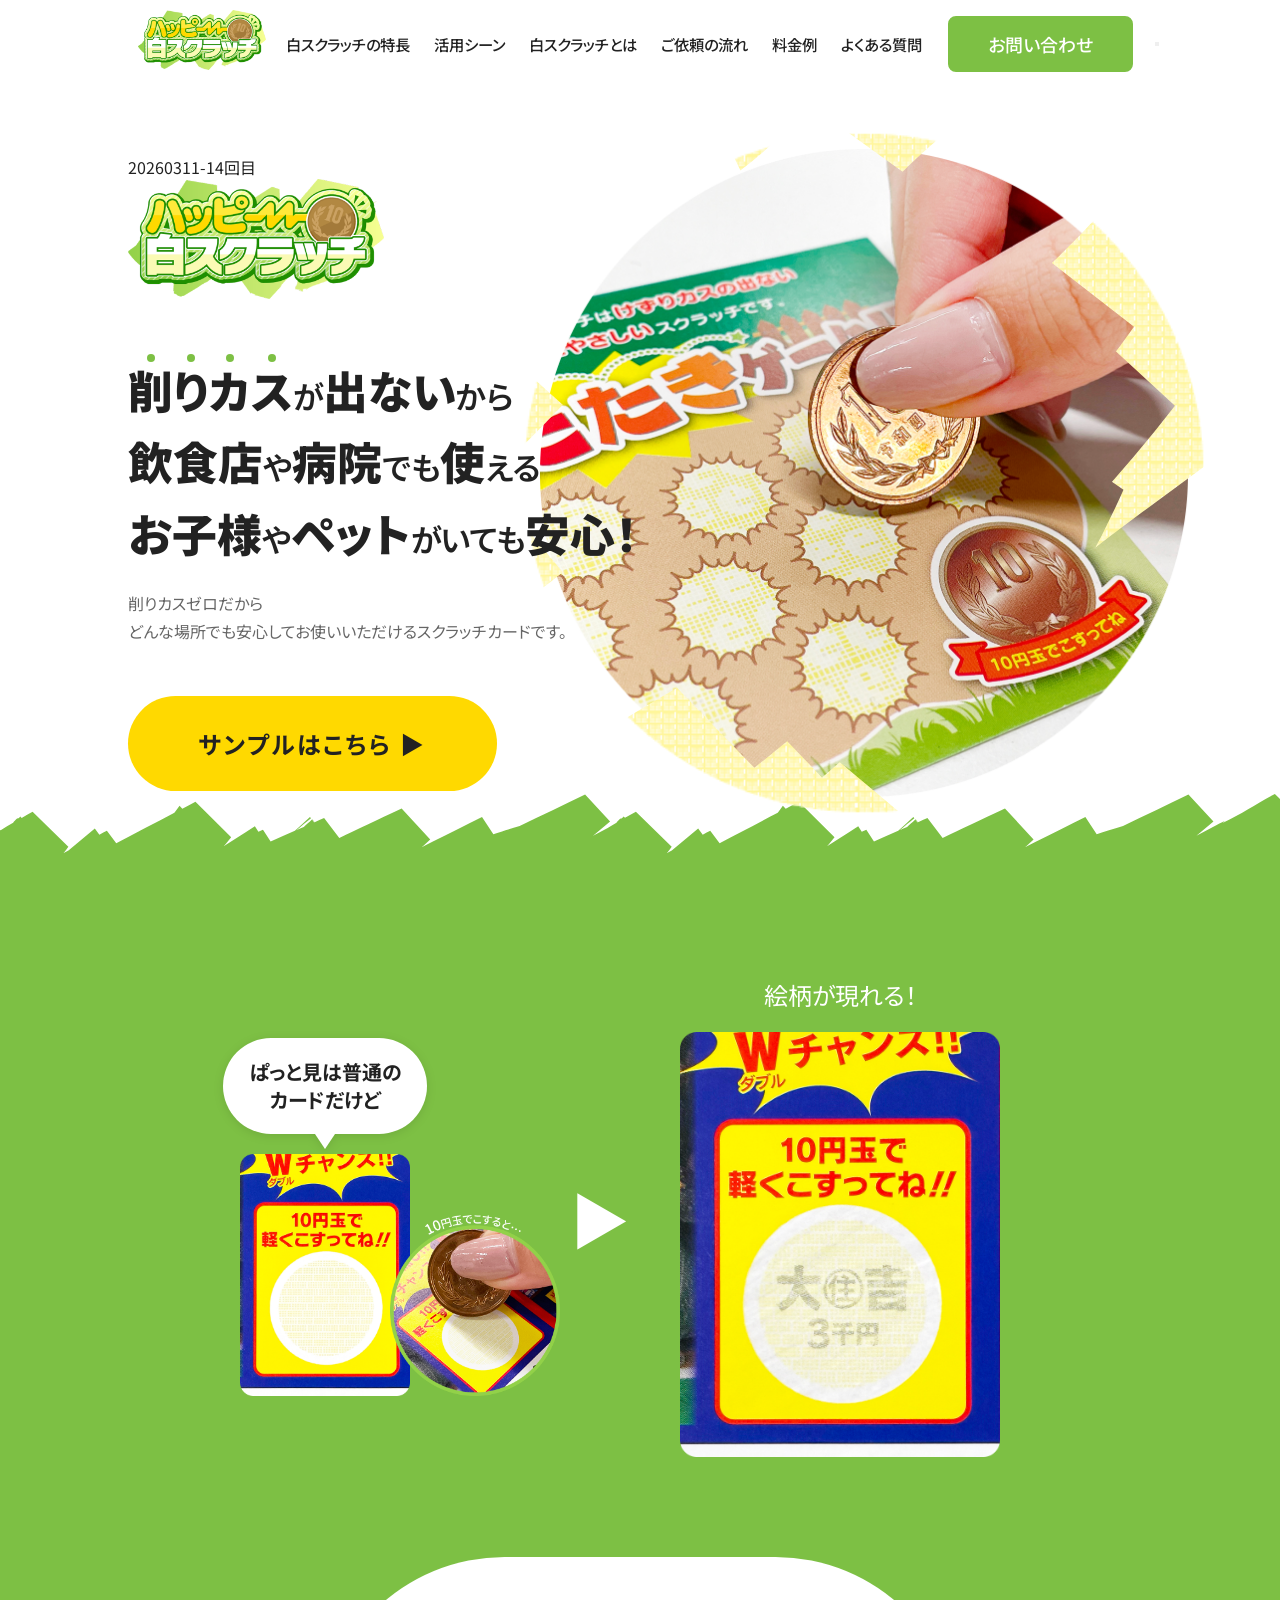
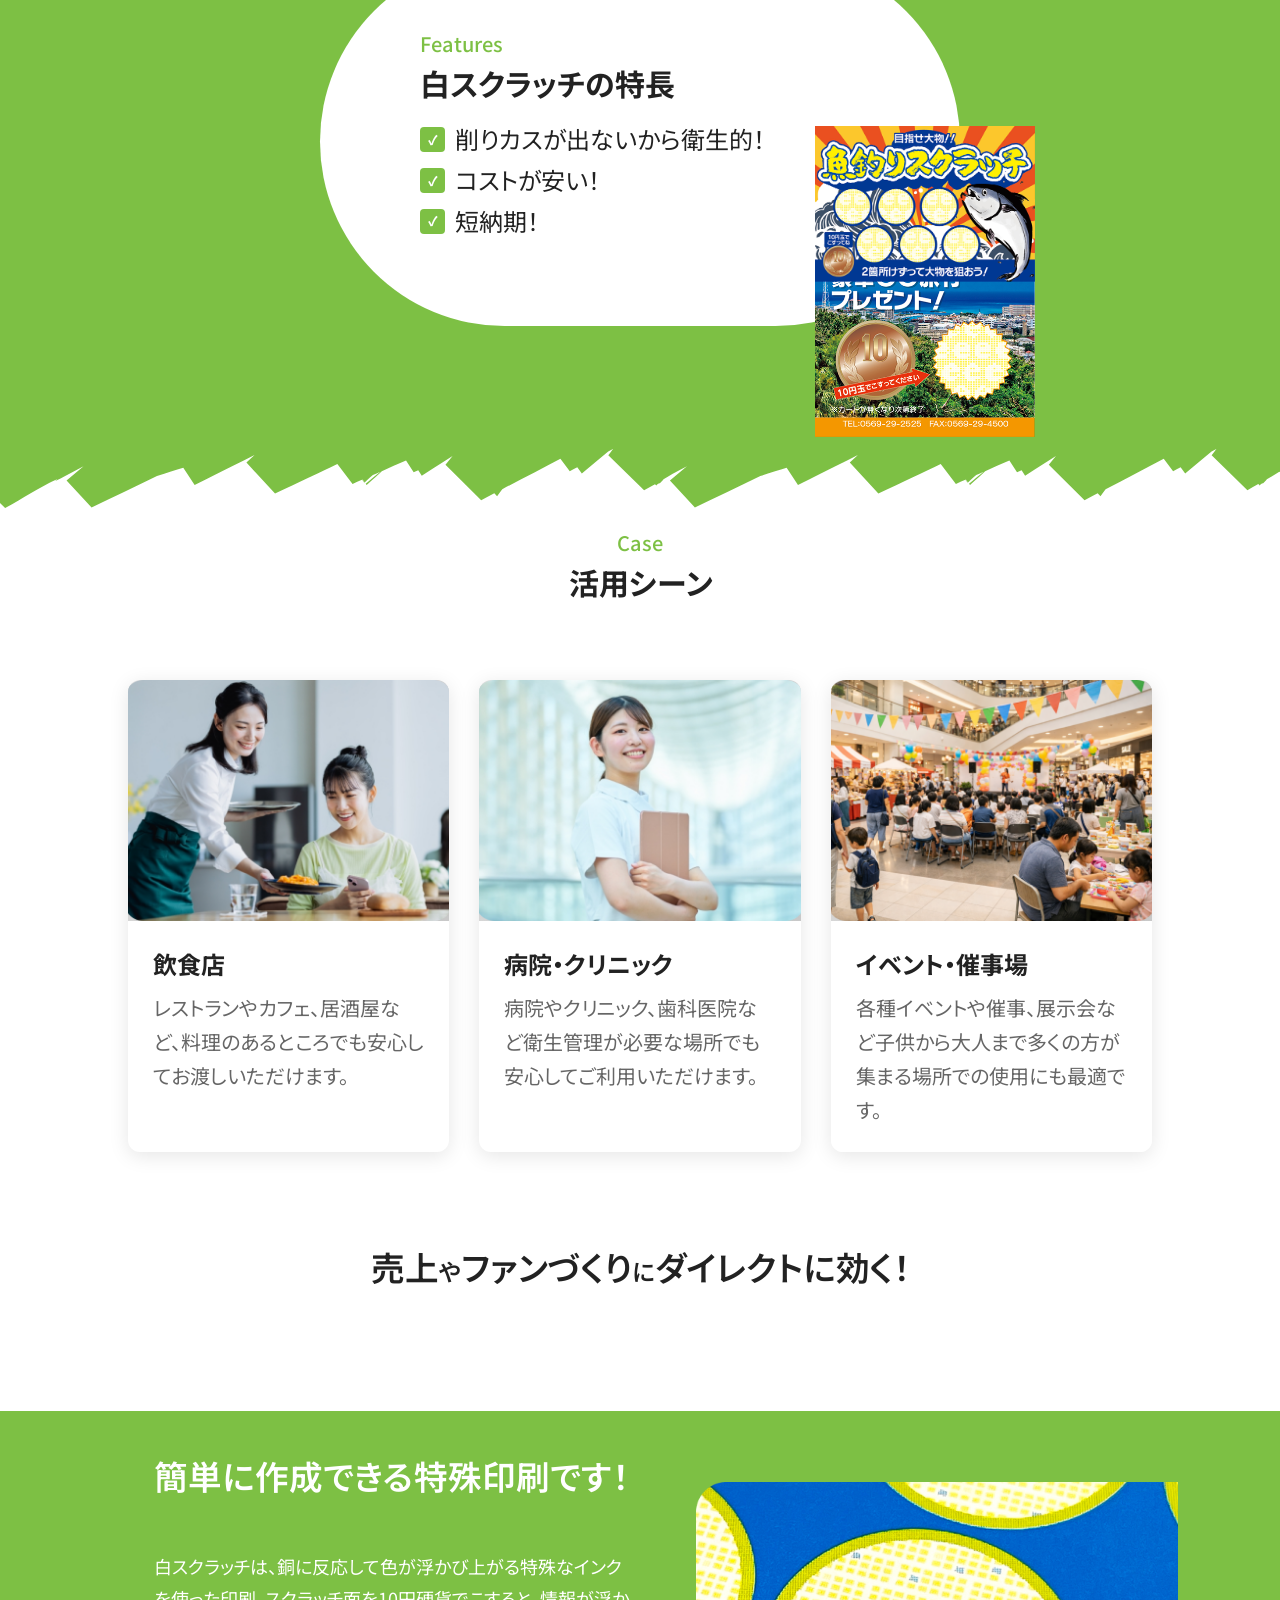
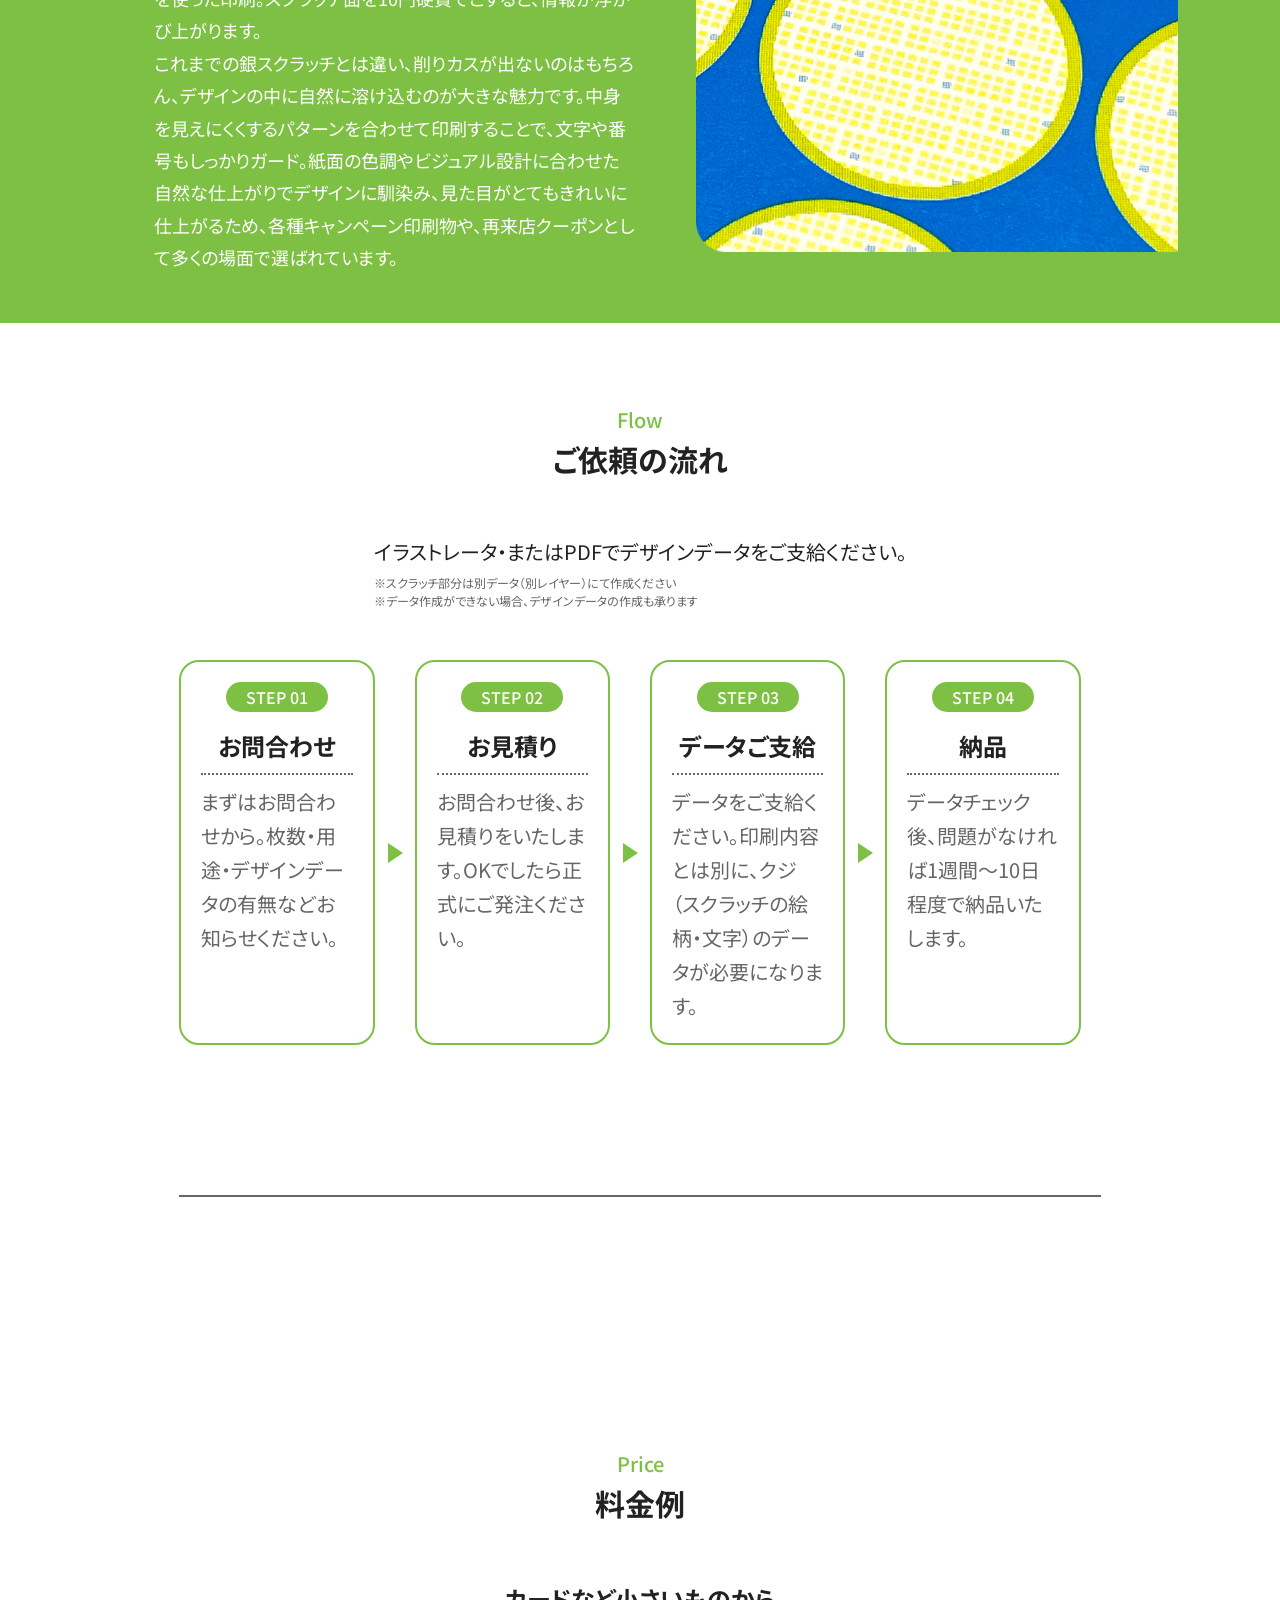
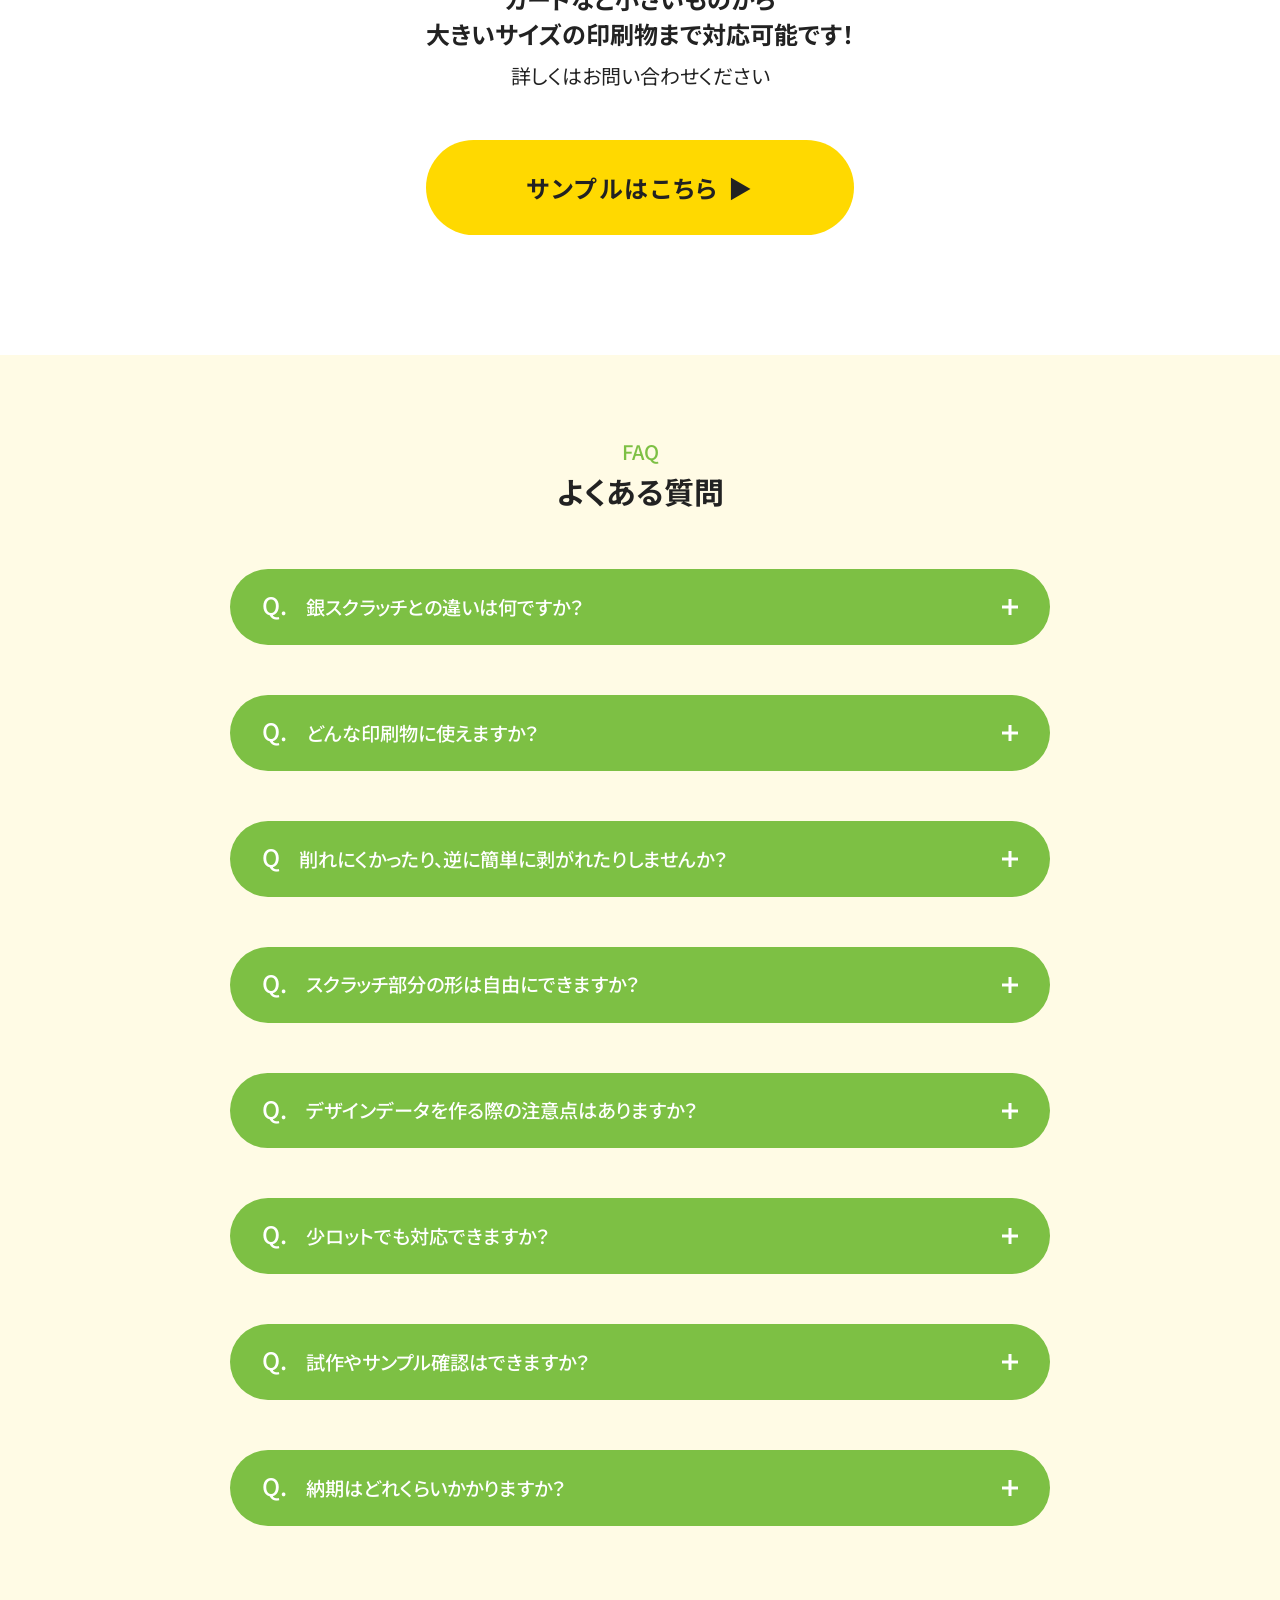
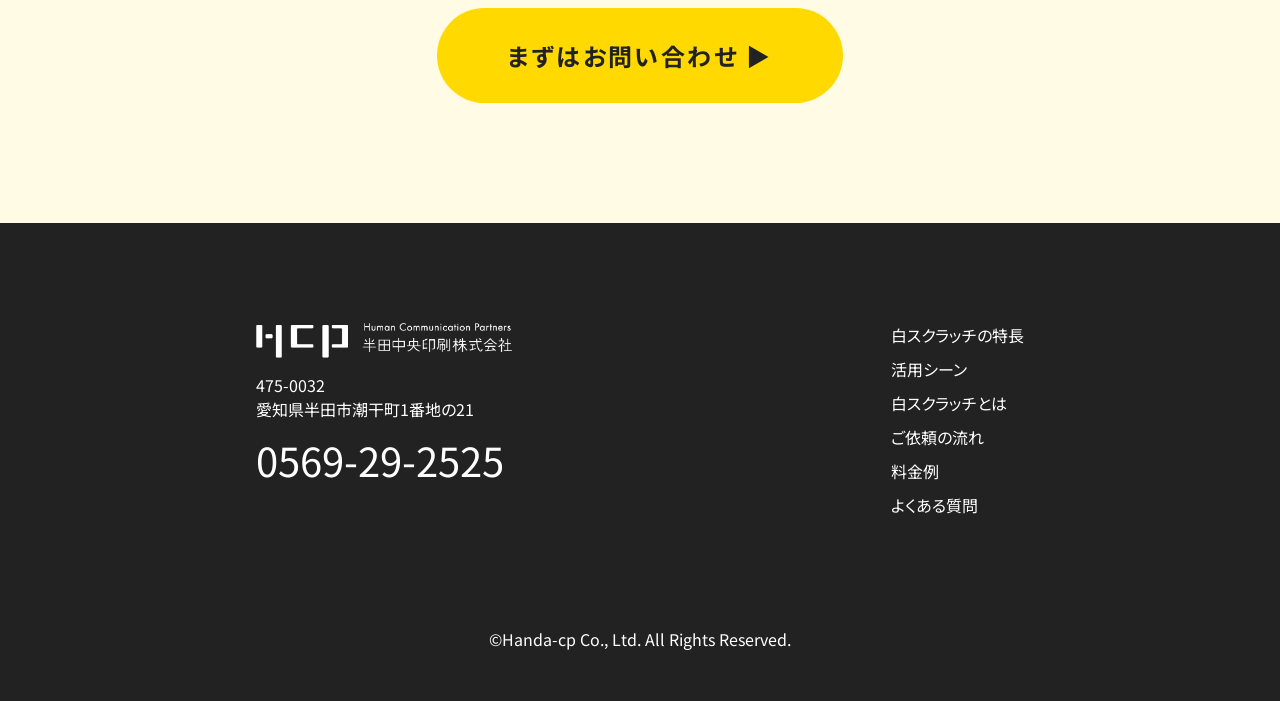
==== index.html @ d2fd9483 "wip" ====
<!DOCTYPE html>
<html lang="ja">
<head>
	<meta charset="UTF-8">
	<meta name="viewport" content="width=device-width, initial-scale=1.0">
	<title>ハッピー白スクラッチ</title>
	<link rel="preconnect" href="https://fonts.googleapis.com">
	<link rel="preconnect" href="https://fonts.gstatic.com" crossorigin>
	<link href="https://fonts.googleapis.com/css2?family=Noto+Sans+JP:wght@400;500;700;900&family=M+PLUS+Rounded+1c:wght@400;700;900&display=swap" rel="stylesheet">
	<!-- ↑フォント変えたからなくてもいいか、もしくは変更した方がいいかも -->
	<link href="./common/style.css" rel="stylesheet">
</head>
<body>

<!-- ====== MOBILE NAV ====== -->
<div class="mobile-nav-overlay" id="mobileNav">
	<button class="mobile-nav-close" onclick="closeMobileNav()">✕</button>
	<a href="#features" onclick="closeMobileNav()">白スクラッチの特長</a>
	<a href="#scenes" onclick="closeMobileNav()">活用シーン</a>
	<a href="#benefits" onclick="closeMobileNav()">白スクラッチとは</a>
	<a href="#flow" onclick="closeMobileNav()">ご依頼の流れ</a>
	<a href="#pricing" onclick="closeMobileNav()">料金例</a>
	<a href="#faq" onclick="closeMobileNav()">よくある質問</a>
	<a href="https://business.form-mailer.jp/lp/c951b586337417" onclick="closeMobileNav()" style="background:var(--green);color:#fff;padding:14px 32px;border-radius:30px;">お問い合わせ</a>
</div>

<!-- ====== HEADER ====== -->
<header>
	<div class="header-inner">
		<div class="header-logo"><img src="./images/scratch-logo.png" alt="ハッピー白スクラッチ"></div>
		<nav>
			<a href="#features">白スクラッチの特長</a>
			<a href="#scenes">活用シーン</a>
			<a href="#benefits">白スクラッチとは</a>
			<a href="#flow">ご依頼の流れ</a>
			<a href="#pricing">料金例</a>
			<a href="#faq">よくある質問</a>
			<a href="https://business.form-mailer.jp/lp/c951b586337417" class="btn-cta-header" target="_blank" rel="noopener noreferrer">お問い合わせ</a>
		</nav>
		<button class="mobile-menu-btn" onclick="openMobileNav()" aria-label="メニューを開く">
			<span></span><span></span><span></span>
		</button>
	</div>
</header>

<!-- ====== HERO ====== -->
<section class="hero">
	<div class="hero-inner">
		<div class="hero-text">

			<p>20260311-14回目</p>

			<div><img src="./images/scratch-logo.png" alt="ハッピー白スクラッチ"></div>
			<h2 class="hero-title">
				<span class="text-dots">
					<span>削</span><span>り</span><span>カ</span><span>ス</span>
				</span>
				<span class="text-sub">が</span>出ない<span class="text-sub">から</span><br>
				飲食店<span class="text-sub">や</span>病院<span class="text-sub">でも</span>使<span class="text-sub">える</span><br>
				お子様<span class="text-sub">や</span>ペット<span class="text-sub">がいても</span>安心！
			</h2>
			<p class="hero-desc">
				削りカスゼロだから<br>
				どんな場所でも安心してお使いいただけるスクラッチカードです。
			</p>
			<a href="https://business.form-mailer.jp/lp/c951b586337417" class="btn-primary" target="_blank" rel="noopener noreferrer">サンプルはこちら<span class="arrow">▶︎</span></a>
		</div>

		<!-- ===== スクラッチアニメーション ===== -->
		<div class="scratch-container">
			<p><img src="./images/top-image.png" alt=""></p>
			<!-- <div class="under-image">削りかすが出ない<br>白スクラッチ！</div> -->			
			<svg class="scratch-svg" viewBox="0 0 450 450">
				<defs>
					<mask id="scratch-mask">
						<rect width="100%" height="100%" fill="white" />
						<path class="scratch-path" 
							d="M26.2,124.5c39.6-30.4,77.5-73.7,118.5-94.3C99,51.4,62.8,121,22.6,170.8C88,105.8,169.4,95.7,228.9,15C161.2,111.1,89.6,195.2,15,266.2C123.2,189,245.7,129.1,343.6,20.4C239.4,73.1,140.2,285.2,30,350.5c110.2-71.3,233.1-112.1,329.2-249.1c-78.9,91.9-157.8,183.8-236.6,275.8c88.9-71.3,177.1-146.8,264.5-226.3C316.8,242,238.7,305.5,165.2,384.6c61.5-52.9,122.4-109.3,182.4-169c-35.3,79.7-82.4,135.2-123.8,200.5c48.6-44.4,97.9-85.7,147.7-123.7c-28.7,62.1-69.8,97.3-104.9,142.6c54.9-53.9,111.1-102,168.4-144.2c-18.6,40.9-38.9,78.5-60.7,112.1"
							fill="none" 
							stroke="black" 
							stroke-width="100" 
							stroke-linecap="butt" 
							stroke-linejoin="miter" />
					</mask>
				</defs>
				<!-- 隠す層 -->
				<image href="./images/scratch.png" width="100%" height="100%" mask="url(#scratch-mask)" />
				<!-- <rect width="100%" height="100%" fill="#C0C0C0" mask="url(#scratch-mask)" /> -->
			</svg>
		</div>
	</div>
</section>

<!-- ====== FEATURES (Wチャンス) ====== -->
<section class="features-section" id="features">
	<div class="features-inner">
		<div class="feature-images">
			<div class="feature-images-before">
				<div class="feature-images-balloon">
					<div class="balloon">
						ぱっと見は普通の<br>カードだけど
					</div>
					<img src="./images/feature-image-before.png" alt="">
				</div>
				<div>
					<img src="./images/feature-image-before-up.png" alt="">
				</div>
			</div>
			<div class="feature-images-arrow">
				<p>▶︎</p>
			</div>
			<div class="feature-images-after">
				<div>
					<p>絵柄が現れる！</p>
					<img src="./images/feature-image-after.png" alt="">
				</div>
			</div>
		</div>
		<div class="feature-text">
			<div>
				<h3><span>Features</span><br>白スクラッチの特長</h3>
				<ul>
					<li>削りカスが出ないから衛生的！</li>
					<li>コストが安い！</li>
					<li>短納期！</li>
				</ul>
			</div>
			<div class="feature-images-sample">
				<p class="scratch-item item-green">
					<img src="./images/scratch-sample01.png" alt="スクラッチ緑">
				</p>
				<p class="scratch-item item-orange">
					<img src="./images/scratch-sample02.png" alt="スクラッチオレンジ">
				</p>
				<p class="scratch-item item-blue">
					<img src="./images/scratch-sample03.png" alt="スクラッチブルー">
				</p>
			</div>
		</div>
	</div>
</section>

<!-- ====== scenes-section ====== -->
<section class="scenes-section" id="scenes">
	<div class="section-inner">
		<h3 class="section-title"><span>Case</span><br>活用シーン</h3>
		<div class="scenes-grid">
			<div class="scene-card">
				<div class="scene-img-placeholder"><img src="./images/case-image-01.png" alt=""></div>
				<div class="scene-body">
					<div class="sub-title u-text-left">飲食店</div>
					<p class="scene-desc">レストランやカフェ、居酒屋など、料理のあるところでも安心してお渡しいただけます。</p>
				</div>
			</div>
			<div class="scene-card">
				<div class="scene-img-placeholder"><img src="./images/case-image-02.png" alt=""></div>
				<div class="scene-body">
					<div class="sub-title u-text-left">病院・クリニック</div>
					<p class="scene-desc">病院やクリニック、歯科医院など衛生管理が必要な場所でも安心してご利用いただけます。</p>
				</div>
			</div>
			<div class="scene-card">
				<div class="scene-img-placeholder"><img src="./images/case-image-03.png" alt=""></div>
				<div class="scene-body">
					<div class="sub-title u-text-left">イベント・催事場</div>
					<p class="scene-desc">各種イベントや催事、展示会など子供から大人まで多くの方が集まる場所での使用にも最適です。</p>
				</div>
			</div>
		</div>
	</div>
	<div class="section-point">
		<p>売上<span class="text-sub">や</span>ファンづくり<span class="text-sub">に</span>ダイレクトに効く！</p>
	</div>
</section>
<!-- ===== /scenes-section ===== -->


<!-- ====== benefits-section ====== -->
<section class="benefits-section" id="benefits">
	<div class="benefits-inner">
		<div class="benefits-content">
			<div class="section-point">簡単に作成できる特殊印刷です！</div>
			<p class="benefit-desc">白スクラッチは、銅に反応して色が浮かび上がる特殊なインクを使った印刷。スクラッチ面を10円硬貨でこすると、情報が浮かび上がります。<br>これまでの銀スクラッチとは違い、削りカスが出ないのはもちろん、デザインの中に自然に溶け込むのが大きな魅力です。中身を見えにくくするパターンを合わせて印刷することで、文字や番号もしっかりガード。紙面の色調やビジュアル設計に合わせた自然な仕上がりでデザインに馴染み、見た目がとてもきれいに仕上がるため、各種キャンペーン印刷物や、再来店クーポンとして多くの場面で選ばれています。</p>
		</div>
		<div class="benefits-visual">
			<img src="./images/benefit-image.png" alt="">
		</div>
	</div>
</section>
<!-- ===== /benefits-section ===== -->

<!-- ====== FLOW ====== -->
<section class="flow-section" id="flow">
	<div class="section-inner">
		<h3 class="section-title"><span>Flow</span><br>ご依頼の流れ</h3>
		<div class="flow-lead">
			<p>イラストレータ・またはPDFでデザインデータをご支給ください。</p>
			<small class="c-note u-text-left">※スクラッチ部分は別データ（別レイヤー）にて作成ください<br>※データ作成ができない場合、デザインデータの作成も承ります</small>
		</div>
		<div class="flow-items">
			<div class="flow-step">
				<div class="flow-num">STEP 01</div>
				<div class="sub-title">お問合わせ</div>
				<p class="flow-desc">まずはお問合わせから。枚数・用途・デザインデータの有無などお知らせください。</p>
			</div>
			<div class="flow-step">
				<div class="flow-num">STEP 02</div>
				<div class="sub-title">お見積り</div>
				<p class="flow-desc">お問合わせ後、お見積りをいたします。OKでしたら正式にご発注ください。</p>
			</div>
			<div class="flow-step">
				<div class="flow-num">STEP 03</div>
				<div class="sub-title">データご支給</div>
				<p class="flow-desc">データをご支給ください。印刷内容とは別に、クジ（スクラッチの絵柄・文字）のデータが必要になります。</p>
			</div>
			<div class="flow-step">
				<div class="flow-num">STEP 04</div>
				<div class="sub-title">納品</div>
				<p class="flow-desc">データチェック後、問題がなければ1週間〜10日程度で納品いたします。</p>
			</div>
		</div>
	</div>
</section>

<!-- ====== PRICING ====== -->
<section class="pricing-section" id="pricing">
	<div class="section-inner">
		<h3 class="section-title"><span>Price</span><br>料金例</h3>
		<p class="sub-title u-text-center">カードなど小さいものから<br>大きいサイズの印刷物まで対応可能です！</p>
		<p>詳しくはお問い合わせください</p>
		<a href="https://business.form-mailer.jp/lp/c951b586337417" class="btn-primary" target="_blank" rel="noopener noreferrer">
			サンプルはこちら <span class="arrow">▶︎</span>
		</a>
		</div>
	</div>
</section>

<!-- ====== FAQ ====== -->
<section class="faq-section" id="faq">
	<div class="section-inner">
		<h3 class="section-title"><span>FAQ</span><br>よくある質問</h3>
		<div class="faq-list">
			<div class="faq-item">
				<div class="faq-q" onclick="toggleFaq(this)">
					<div class="faq-q-icon">Q.</div>
					<div class="faq-q-text">銀スクラッチとの違いは何ですか？</div>
					<div class="faq-toggle"></div>
				</div>
				<div class="faq-a">
					<p class="faq-a-text">隠蔽層の色が異なります。白スクラッチはデザインに馴染みやすく、背景色やブランドカラーに合わせた紙面設計がしやすいのが特徴です。見た目を自然に保ったまま隠蔽加工ができます。</p>
				</div>
			</div>

			<div class="faq-item">
				<div class="faq-q" onclick="toggleFaq(this)">
					<div class="faq-q-icon">Q.</div>
					<div class="faq-q-text">どんな印刷物に使えますか？</div>
					<div class="faq-toggle"></div>
				</div>
				<div class="faq-a">
					<p class="faq-a-text">カード、DM、チラシ、キャンペーン台紙、シリアルコードカード、応募券など、平面の印刷物であれば幅広く対応可能です。用紙やサイズについては仕様確認のうえ調整します。</p>
				</div>
			</div>

			<div class="faq-item">
				<div class="faq-q" onclick="toggleFaq(this)">
					<div class="faq-q-icon">Q</div>
					<div class="faq-q-text">削れにくかったり、逆に簡単に剥がれたりしませんか？</div>
					<div class="faq-toggle"></div>
				</div>
				<div class="faq-a">
					<p class="faq-a-text">白スクラッチはインキを削るのではなく、こすって情報が浮かび上がらせるスクラッチです。サンプルで仕様をご確認いただけます。紙ですので、あまり強くこすると破れる可能性があります。</p>
				</div>
			</div>

			<div class="faq-item">
				<div class="faq-q" onclick="toggleFaq(this)">
					<div class="faq-q-icon">Q.</div>
					<div class="faq-q-text">スクラッチ部分の形は自由にできますか？</div>
					<div class="faq-toggle"></div>
				</div>
				<div class="faq-a">
					<p class="faq-a-text">四角形・円形・帯状などの基本形状のほか、レイアウトに合わせた設計が可能です。内容が読めない隠蔽面積を確保することが前提となります。</p>
				</div>
			</div>

			<div class="faq-item">
				<div class="faq-q" onclick="toggleFaq(this)">
					<div class="faq-q-icon">Q.</div>
					<div class="faq-q-text">デザインデータを作る際の注意点はありますか？</div>
					<div class="faq-toggle"></div>
				</div>
				<div class="faq-a">
					<p class="faq-a-text">スクラッチ部分のサイズ、位置、下地の色、文字サイズなどに推奨設計があります。入稿前にガイドラインをご案内できますので、制作段階でご相談いただくとスムーズです。</p>
				</div>
			</div>

			<div class="faq-item">
				<div class="faq-q" onclick="toggleFaq(this)">
					<div class="faq-q-icon">Q.</div>
					<div class="faq-q-text">少ロットでも対応できますか？</div>
					<div class="faq-toggle"></div>
				</div>
				<div class="faq-a">
					<p class="faq-a-text">内容と仕様によります。キャンペーン用途などで少部数対応が可能なケースもありますので、まずは部数・仕様をご相談ください。</p>
				</div>
			</div>

			<div class="faq-item">
				<div class="faq-q" onclick="toggleFaq(this)">
					<div class="faq-q-icon">Q.</div>
					<div class="faq-q-text">試作やサンプル確認はできますか？</div>
					<div class="faq-toggle"></div>
				</div>
				<div class="faq-a">
					<p class="faq-a-text">量産前のサンプル作成やテスト印刷のご相談も可能です。スクラッチの仕様を事前に確認できます。</p>
				</div>
			</div>

			<div class="faq-item">
				<div class="faq-q" onclick="toggleFaq(this)">
					<div class="faq-q-icon">Q.</div>
					<div class="faq-q-text">納期はどれくらいかかりますか？</div>
					<div class="faq-toggle"></div>
				</div>
				<div class="faq-a">
					<p class="faq-a-text">データチェック後、問題がなければ1週間〜10日程度で納品いたします。仕様・部数によって変わりますのでスケジュールには余裕をもってご相談ください。</p>
				</div>
			</div>
		</div>

		<div class="faq-cta">
			<a href="https://business.form-mailer.jp/lp/c951b586337417" class="btn-primary" target="_blank" rel="noopener noreferrer">まずはお問い合わせ<span class="arrow">▶︎</span></a>
		</div>
	</div>
</section>

<!-- ====== FOOTER ====== -->
<footer>
	<div class="footer-wrapper u-stack">
		<div class="company-info">
			<div class="footer-logo"><a href="https://handa-cp.co.jp/"><img src="images/hcp-logo.png" alt="半田中央印刷"></a></div>
			<p>475-0032<br>愛知県半田市潮干町1番地の21</p>
			<a href="tel:0569-29-2525">0569-29-2525</a>
			<!-- <a href="https://handa-cp.co.jp/" target="_blank" rel="noopener noreferrer" class="btn-primary">会社ホームページ</a> -->
		</div>
		<ul>
			<li><a href="#features">白スクラッチの特長</a></li>
			<li><a href="#scenes">活用シーン</a></li>
			<li><a href="#benefits">白スクラッチとは</a></li>
			<li><a href="#flow">ご依頼の流れ</a></li>
			<li><a href="#pricing">料金例</a></li>
			<li><a href="#faq">よくある質問</a></li>
		</ul>
	</div>
	<p>©Handa-cp Co., Ltd. All Rights Reserved.</p>
</footer>

<script src="./common/script.js"></script>
</body>
</html>
---- common/style.css ----
@charset "UTF-8";

/* ========== GLOBAL ========== */

*,
*::before,
*::after {
	box-sizing: border-box;
	margin: 0;
	padding: 0;
	font-feature-settings: "palt";
	font-kerning: normal;
}

:root {
	/* カラー変数 */
	--green: #7dc044;
	--green-dark: #5fa02e;
	--green-light: #d4edaa;
	/* --yellow: #f5d800; */
	--yellow: #FFFB00;
	--yellow-dark: #ffd900;
	--cream: #f5f5dc;
	--cream-light: #fafae8;
	--white: #ffffff;
	--black: #222222;
	--gray: #666666;
	--gray-light: #f0f0f0;
	/* レイアウト変数 */
	--max-w: 80vw;
	--side-pad: clamp(20px, 4vw, 60px);
	/* フォント変数 */
	--font-base: 'Noto Sans JP', sans-serif;
	--font-round: 'M PLUS Rounded 1c', sans-serif;
}

html {
	scroll-behavior: smooth;
}

body {
	font-family: var(--font-base);
	/* 全体のデフォルト */
	color: var(--black);
	background: #fff;
	overflow-x: hidden;
}

/* 特定の場所だけ詰めを解除する場合 */

/* 丸文字・太字を適用する要素を「一括指定」 */

.sub-title {
	font-size: 24px!important;
	font-weight: 700;
	margin-bottom: 10px;
}

h3,
.header-logo,
.hero-title,
.section-title,
.feature-badge-big .w-chance,
.cta-banner p,
.flow-num,
.footer-left .logo {
	font-family: var(--font-base);
	font-size: clamp(30px, 2.2vw, 34px);
	font-weight: 700;
}

h3 span {
	font-size: clamp(16px, 2.0vw, 20px);
	margin-bottom: 20px;
	font-weight: 500;
	color: var(--green);
}

/* 注釈用の共通クラス　コンポーネントクラス（かたまり）c- */

.c-note {
	display: block;
	/* 改行させる */
	font-size: 12px;
	/* 親に依存せず固定、またはremで指定 */
	line-height: 1.5;
	/* 読みやすい行間 */
	color: #666;
	/* 本文より少し薄く */
	margin-top: 8px;
	/* 上の要素との距離 */
}

/* 擬似要素で文頭に※マーク */

/* .c-note::before {
    content: "※";
    display: inline;
} */

/* ユーティリティクラス（単機能） */

.u-text-center {
	text-align: center !important;
}

.u-text-right {
	text-align: right !important;
}

.u-text-left {
	text-align: left !important;
}

.text-dots {
	display: inline-flex;
	margin-right: -10px;
}

.text-dots span {
	display: inline-block;
	position: relative;
	/* 距離を詰めたい場合はここを小さく */
	/* padding-top: 0.2em;  */
}

.text-dots span::before {
	content: '';
	position: absolute;
	top: 0;
	left: 50%;
	transform: translateX(-50%);
	/* 大きさを変えるときは 6px を変更 */
	width: 8px;
	height: 8px;
	background-color: #7dc044;
	border-radius: 50%;
}

.text-sub {
	font-size: 0.7em;
	/* 親のh2より少し小さく */
	display: inline-block;
	margin-top: 5px;
	font-weight: 600;
}

.text-highlight {
	display: inline-block;
	/* 蛍光ペン風の黄色ライン（下半分に色を乗せる） */
	background: linear-gradient(transparent 60%, #fffb00 60%);
	padding: 0 4px;
}

/* ========== HEADER ========== */

header {
	/* background: #fff; */
	/* border-bottom: 1px solid #e0e0e0; */
	position: sticky;
	top: 0;
	z-index: 100;
	/* box-shadow: 0 2px 8px rgba(0, 0, 0, 0.08); */
}

.header-inner {
	max-width: var(--max-w);
	margin: 0 auto;
	padding: 10px;
	display: flex;
	align-items: center;
	justify-content: space-between;
	gap: 20px;
}

.header-logo img {
	width: 10vw;
}

nav {
	display: flex;
	align-items: center;
	gap: clamp(12px, 2.5vw, 24px);
}

nav a {
	text-decoration: none;
	color: var(--black);
	font-size: clamp(11px, 1.2vw, 18px);
	font-weight: 500;
	white-space: nowrap;
	transition: color 0.2s;
}

nav a:hover {
	color: var(--green);
}

.btn-cta-header {
	background: var(--green);
	color: var(--white) !important;
	border: 2px solid var(--white);
	padding: 15px 40px;
	border-radius: 10px;
	font-weight: 500;
	font-size: clamp(11px, 1.5vw, 18px) !important;
	transition: background 0.2s, transform 0.1s;
}

.btn-cta-header:hover {
	background: var(--green-dark);
	transform: translateY(-1px);
}

.mobile-nav-overlay {
	display: none;
	position: fixed;
	inset: 0;
	background: rgba(255, 255, 255, 0.98);
	z-index: 200;
	flex-direction: column;
	align-items: center;
	justify-content: center;
	gap: 24px;
}

.mobile-nav-overlay.open {
	display: flex;
}

.mobile-nav-overlay a {
	text-decoration: none;
	color: var(--black);
	font-size: 18px;
	font-weight: 700;
}

.mobile-nav-close {
	position: absolute;
	top: 20px;
	right: 20px;
	background: none;
	border: none;
	font-size: 28px;
	cursor: pointer;
	color: var(--gray);
}

/* ========== HERO ========== */

.hero {
	/* background: var(--cream-light); */
	padding: 60px var(--side-pad);
	position: relative;
	overflow: hidden;
}

.hero-inner {
	display: flex;
	align-items: center;
	justify-content: space-between;
	max-width: var(--max-w);
	margin: 0 auto;
	gap: 0;
	/* gapをなくしてネガティブマージンで調整 */
}

.hero-text {
	flex: 1;
	z-index: 10;
	position: relative;
	/* テキストが画像に隠れないよう最小幅を確保 */
	min-width: 50%;
}

.hero-text > div > img {
	width: 20vw;
	margin-bottom: 50px;
}

.hero-title {
	font-size: clamp(40px, 3.5vw, 60px);
	font-weight: 900;
	line-height: 1.6;
	color: #222;
	margin-bottom: 20px;
}

.hero-desc {
	font-size: clamp(14px, 1.3vw, 16px);
	line-height: 1.8;
	color: var(--gray);
}

.btn-primary {
	display: inline-flex;
	align-items: center;
	gap: 8px;
	background: var(--yellow-dark);
	color: var(--black);
	font-size: clamp(18px, 2vw, 24px)!important;
	font-weight: 700;
	padding: 30px clamp(70px,10%,100px);
	border-radius: 100px;
	text-decoration: none;
	/* box-shadow: 3px 3px 0 var(--yellow-dark); */
	/* transition: transform 0.15s, box-shadow 0.15s; */
	margin-top: 50px;
	letter-spacing: 0.1em;
	z-index: 1000;
	position: relative;
}

/* 1. アニメーションの「動きの台本」を作る */

/* 2. 矢印（.arrow）の設定 */

.btn-primary .arrow {
	display: inline-block;
	/* 動かすために必須！ */
	/* transition は、戻る時のために残しておく（0.2sくらいでスッと戻す） */
	transition: transform 0.2s ease;
}

/* 3. ★ホバー時にアニメーションを発動！ */

.btn-primary:hover .arrow {
	/* beyon-beyon：作った台本を使う
	0.5s：0.5秒かけて1周する
	ease-out：動き出しを速く、終わりをゆっくり
	*/
	animation: beyon-beyon 0.5s ease-out forwards;
}

.hero-image {
	display: flex;
	justify-content: center;
	align-items: center;
}

/* 1. スクラッチコンテナを120%拡大 (540px * 1.2 = 648px) */

/* 2. SVGと中の画像をコンテナサイズに追従させる */

/* 元のコードで 540px に固定されていた箇所を解除 */

/* 3. 背景の top-image.png もサイズを合わせる */

.hero-image-mockup {
	width: 100%;
	max-width: 480px;
	background: linear-gradient(135deg, #e8f5d0 0%, #f0f9e0 100%);
	border-radius: 16px;
	padding: 20px;
	position: relative;
	overflow: hidden;
	min-height: 280px;
	display: flex;
	align-items: center;
	justify-content: center;
}

.hero-image-mockup .scratch-visual {
	display: grid;
	grid-template-columns: repeat(4, 1fr);
	gap: 8px;
	width: 100%;
}

.hero-badge {
	position: absolute;
	top: 10px;
	right: 10px;
	background: var(--yellow);
	border-radius: 50%;
	width: 80px;
	height: 80px;
	display: flex;
	flex-direction: column;
	align-items: center;
	justify-content: center;
	font-size: 10px;
	font-weight: 900;
	text-align: center;
	line-height: 1.2;
	box-shadow: 3px 3px 0 var(--yellow-dark);
}

/* FVのタイトル全体の調整 */

/* 2. 中段の文字を少し小さく、細くして強弱をつける */

/* 3. ペットがいても安心！ の強調ライン */

/* レスポンシブ：1000px以下の調整 */

/* ========== SECTION COMMON ========== */

section {
	padding: 70px var(--side-pad);
}

.section-inner {
	max-width: var(--max-w);
	margin: 0 auto 50px;
	text-align: center;
	display: flex;
	flex-direction: column;
	align-items: center;
}

.section-inner p {
	font-size: clamp(14px,2vw,20px);
	text-align: left;
	display: inline-flex;
}

.section-title {
	text-align: center;
	margin-bottom: 40px;
	padding-bottom: 16px;
	/* afterの擬似要素使わないから非表示 */
	/* position: relative; */
}

/* .section-title::after {
	content: '';
	position: absolute;
	bottom: 0;
	left: 50%;
	transform: translateX(-50%);
	width: 60px;
	height: 4px;
	background: var(--green);
	border-radius: 2px;
} */

.section-point {
	text-align: center;
	font-size: clamp(20px,2.1em,40px);
	font-weight: 600;
	padding-top: 40px;
	margin-bottom: 50px;
}

/* ========== FEATURES (Wチャンス) ========== */

.feature-nomal {
	font-feature-settings: normal;
}

.features-section {
	background: var(--green);
	padding: 60px var(--side-pad);
	position: relative;
	z-index: 0;
}

/* 上部のギザギザ境界線 */

.features-section::before {
	content: "";
	display: block;
	position: absolute;
	top: -4.9vw;
	/* ギザギザの高さ */
	left: 0;
	width: 100%;
	height: 5vw;
	/* preserveAspectRatio='none' を追加して、横に引き伸ばせるようにします */
	background-image: url("data:image/svg+xml,%3Csvg xmlns='http://www.w3.org/2000/svg' viewBox='0 0 1500 81' fill='%237dc044' preserveAspectRatio='none'%3E%3Cpath d='M1493.98 0C1471.25 12.8975 1457.26 24.3878 1432.61 36.5934L1435.38 34.2845C1432.69 35.505 1429.45 37.2231 1425.81 39.26L1402.08 52.7095L1422 34.8054L1392.7 0.559747C1367.86 13.4728 1341.69 27.1088 1316.04 40.4806C1304.37 44.3832 1294.17 47.7961 1285.21 50.7892L1271.91 29.0369C1253.26 39.0967 1233.74 49.6309 1213.78 60.3982L1201.69 67.1929L1211.22 57.4284L1177.7 18.4716C1148.75 33.1183 1124.96 45.2695 1104.66 55.7881L1086.85 30.3973C1083.24 32.1155 1079.54 33.8802 1075.75 35.6761L1073.13 31.9367C1073.05 32.0144 1072.98 32.0921 1072.9 32.1699L1075.46 35.816C1075.35 35.8627 1075.25 35.9171 1075.15 35.9637L1072.66 32.4187C1068.9 36.3291 1065.71 39.2056 1063.03 41.7089C1060.18 43.0616 1057.29 44.4299 1054.36 45.8137C1059.4 41.7244 1065.93 35.2951 1071.5 30.7861L1070.31 29.0757C1063.08 36.1814 1057.14 42.0743 1052.57 46.6533C1043.4 50.9914 1033.9 55.4771 1024.18 60.0484L1015.23 45.1684C1013.43 46.0392 1011.65 46.9099 1009.88 47.765L1005.73 40.8615C997.74 46.4123 989.497 52.1342 981.099 57.9571L969.63 65.8324L977.966 54.6064L936.1 9.78779C931.076 12.6409 925.943 15.5641 920.733 18.5183L917.451 15.0043C915.24 18.2306 913.217 21.1849 911.405 23.8126C888.858 36.6168 865.264 49.9963 843.288 62.4895L832.312 46.5756C829.624 48.0605 826.663 49.7164 823.507 51.4811L818.171 43.738C807.89 52.9816 797.585 62.2874 787.257 71.6476C785.406 72.6582 783.562 73.6689 781.718 74.6795L781.679 74.6562C783.515 71.9896 785.343 69.3231 787.156 66.6487L745.203 22.4598C740.922 25.0331 736.656 27.6142 732.43 30.2108L730.82 28.516C726.453 33.8724 728.906 27.6919 722.399 36.4224C718.766 38.7003 715.188 40.9781 711.641 43.2637L695.001 52.7017L714.922 34.7976L685.657 0.559747C660.813 13.4728 634.642 27.1088 608.994 40.4806C597.322 44.3832 587.127 47.7961 578.158 50.7892L564.861 29.0369C546.213 39.0967 526.69 49.6309 506.737 60.3982L494.643 67.1929L504.174 57.4284L470.651 18.4716C441.699 33.1183 417.917 45.2695 397.613 55.7881L379.801 30.3973C376.191 32.1155 372.488 33.8802 368.707 35.6761L366.082 31.9367C366.004 32.0144 365.934 32.0921 365.856 32.1699L368.41 35.816C368.301 35.8627 368.199 35.9171 368.098 35.9637L365.613 32.4187C361.848 36.3291 358.66 39.2056 355.981 41.7089C353.129 43.0616 350.239 44.4299 347.309 45.8137C352.348 41.7244 358.879 35.2951 364.457 30.7861L363.262 29.0757C356.035 36.1814 350.09 42.0743 345.528 46.6533C336.348 50.9914 326.848 55.4771 317.137 60.0484L308.184 45.1684C306.387 46.0392 304.598 46.9099 302.833 47.765L298.684 40.8615C290.692 46.4123 282.45 52.1342 274.052 57.9571L262.583 65.8324L270.919 54.6064L229.052 9.78779C224.029 12.6409 218.896 15.5641 213.685 18.5183L210.404 15.0043C208.193 18.2306 206.17 21.1849 204.357 23.8126C181.811 36.6168 158.217 49.9963 136.241 62.4895L125.264 46.5756C122.577 48.0605 119.616 49.7164 116.46 51.4811L111.124 43.738C100.843 52.9816 90.5381 62.2874 80.2101 71.6476C78.3351 72.6738 76.4601 73.7 74.593 74.7184C76.4445 72.0363 78.2804 69.3386 80.1163 66.6487L38.1715 22.4754C33.8903 25.0487 29.6247 27.6297 25.3982 30.2263L23.7888 28.5315C19.4217 33.888 21.8748 27.7075 15.367 36.4379C10.5936 39.431 5.88275 42.4241 1.26561 45.425L0 45.977V81H1500V6.43709L1493.98 0Z' /%3E%3C/svg%3E");
	background-size: 100% 100%;
	/* これで横幅いっぱいに引き伸ばされます */
	background-repeat: no-repeat;
	z-index: 10;
}

/* 下側のギザギザ */

.features-section::after {
	content: "";
	display: block;
	position: absolute;
	/* 下端に配置 */
	bottom: -4.9vw;
	left: 0;
	width: 100%;
	height: 5vw;
	/* 上側と同じ高さに合わせる */
	/* 上側と同じSVGを読み込み */
	background-image: url("data:image/svg+xml,%3Csvg xmlns='http://www.w3.org/2000/svg' viewBox='0 0 1500 81' fill='%237dc044' preserveAspectRatio='none'%3E%3Cpath d='M1493.98 0C1471.25 12.8975 1457.26 24.3878 1432.61 36.5934L1435.38 34.2845C1432.69 35.505 1429.45 37.2231 1425.81 39.26L1402.08 52.7095L1422 34.8054L1392.7 0.559747C1367.86 13.4728 1341.69 27.1088 1316.04 40.4806C1304.37 44.3832 1294.17 47.7961 1285.21 50.7892L1271.91 29.0369C1253.26 39.0967 1233.74 49.6309 1213.78 60.3982L1201.69 67.1929L1211.22 57.4284L1177.7 18.4716C1148.75 33.1183 1124.96 45.2695 1104.66 55.7881L1086.85 30.3973C1083.24 32.1155 1079.54 33.8802 1075.75 35.6761L1073.13 31.9367C1073.05 32.0144 1072.98 32.0921 1072.9 32.1699L1075.46 35.816C1075.35 35.8627 1075.25 35.9171 1075.15 35.9637L1072.66 32.4187C1068.9 36.3291 1065.71 39.2056 1063.03 41.7089C1060.18 43.0616 1057.29 44.4299 1054.36 45.8137C1059.4 41.7244 1065.93 35.2951 1071.5 30.7861L1070.31 29.0757C1063.08 36.1814 1057.14 42.0743 1052.57 46.6533C1043.4 50.9914 1033.9 55.4771 1024.18 60.0484L1015.23 45.1684C1013.43 46.0392 1011.65 46.9099 1009.88 47.765L1005.73 40.8615C997.74 46.4123 989.497 52.1342 981.099 57.9571L969.63 65.8324L977.966 54.6064L936.1 9.78779C931.076 12.6409 925.943 15.5641 920.733 18.5183L917.451 15.0043C915.24 18.2306 913.217 21.1849 911.405 23.8126C888.858 36.6168 865.264 49.9963 843.288 62.4895L832.312 46.5756C829.624 48.0605 826.663 49.7164 823.507 51.4811L818.171 43.738C807.89 52.9816 797.585 62.2874 787.257 71.6476C785.406 72.6582 783.562 73.6689 781.718 74.6795L781.679 74.6562C783.515 71.9896 785.343 69.3231 787.156 66.6487L745.203 22.4598C740.922 25.0331 736.656 27.6142 732.43 30.2108L730.82 28.516C726.453 33.8724 728.906 27.6919 722.399 36.4224C718.766 38.7003 715.188 40.9781 711.641 43.2637L695.001 52.7017L714.922 34.7976L685.657 0.559747C660.813 13.4728 634.642 27.1088 608.994 40.4806C597.322 44.3832 587.127 47.7961 578.158 50.7892L564.861 29.0369C546.213 39.0967 526.69 49.6309 506.737 60.3982L494.643 67.1929L504.174 57.4284L470.651 18.4716C441.699 33.1183 417.917 45.2695 397.613 55.7881L379.801 30.3973C376.191 32.1155 372.488 33.8802 368.707 35.6761L366.082 31.9367C366.004 32.0144 365.934 32.0921 365.856 32.1699L368.41 35.816C368.301 35.8627 368.199 35.9171 368.098 35.9637L365.613 32.4187C361.848 36.3291 358.66 39.2056 355.981 41.7089C353.129 43.0616 350.239 44.4299 347.309 45.8137C352.348 41.7244 358.879 35.2951 364.457 30.7861L363.262 29.0757C356.035 36.1814 350.09 42.0743 345.528 46.6533C336.348 50.9914 326.848 55.4771 317.137 60.0484L308.184 45.1684C306.387 46.0392 304.598 46.9099 302.833 47.765L298.684 40.8615C290.692 46.4123 282.45 52.1342 274.052 57.9571L262.583 65.8324L270.919 54.6064L229.052 9.78779C224.029 12.6409 218.896 15.5641 213.685 18.5183L210.404 15.0043C208.193 18.2306 206.17 21.1849 204.357 23.8126C181.811 36.6168 158.217 49.9963 136.241 62.4895L125.264 46.5756C122.577 48.0605 119.616 49.7164 116.46 51.4811L111.124 43.738C100.843 52.9816 90.5381 62.2874 80.2101 71.6476C78.3351 72.6738 76.4601 73.7 74.593 74.7184C76.4445 72.0363 78.2804 69.3386 80.1163 66.6487L38.1715 22.4754C33.8903 25.0487 29.6247 27.6297 25.3982 30.2263L23.7888 28.5315C19.4217 33.888 21.8748 27.7075 15.367 36.4379C10.5936 39.431 5.88275 42.4241 1.26561 45.425L0 45.977V81H1500V6.43709L1493.98 0Z' /%3E%3C/svg%3E");
	background-size: 100% 100%;
	background-repeat: no-repeat;
	/* 180度回転させて上下反転 */
	transform: rotate(180deg);
	z-index: 10;
}

.features-inner {
	max-width: var(--max-w);
	padding: 60px clamp(0px, 1vw, 200px);
	margin: 0 auto;
	display: grid;
	gap: 50px;
	align-items: center;
}

.feature-images {
	max-width: 800px;
	/* ここでお好みの幅に調整してください */
	margin: 0 auto;
	/* 中央に配置 */
	display: flex;
	/* 横並びを維持 */
	justify-content: center;
	/* 中身を中央寄せ */
	align-items: center;
}

/* 画像がはみ出さないように */

.feature-images img {
	width: 100%;
	height: auto;
	display: block;
}

/* 左側の「before」箱：中身をさらに横並びにする */

.feature-images-before {
	flex: 4;
	display: flex;
	align-items: flex-end;
	/* 画像の下端を揃える */
}

/* beforeの中の各要素を50%ずつに */

.feature-images-before > div {
	flex: 3;
}

.feature-images-before > div:last-child {
	margin-left: -20px;
}

/* 親要素（吹き出しと画像を包むエリア） */

.feature-images-balloon {
	display: flex;
	flex-direction: column;
	align-items: center;
	/* これで左右中央揃え */
	gap: 20px;
	/* ★ これで吹き出しと画像の間隔を調整 */
}

.balloon {
	min-width: 120%;
	position: relative;
	display: inline-block;
	/* 文字幅に合わせる */
	padding: clamp(16px,2vw,20px) clamp(2px,1vw,30px);
	/* 上下 左右の余白 */
	background: #fff;
	border-radius: 50px;
	/* カプセル型にする */
	text-align: center;
	font-size: clamp(20px,2vw,16px);
	font-weight: bold;
	line-height: 1.4;
	filter: drop-shadow(0 2px 5px rgba(0,0,0,0.1));
	/* 軽い影 */
}

/* 下の三角部分 */
.balloon::after {
	content: "";
	position: absolute;
	top: 100%;
	/* 吹き出しの真下 */
	left: 50%;
	transform: translateX(-50%);
	border-style: solid;
	border-width: 15px 10px 0 10px;
	/* 三角のサイズ */
	border-color: #fff transparent transparent transparent;
}

.feature-images-arrow {
	font-size: clamp(30px,10em,60px);
	color: var(--white);
	flex: 1;
	display: flex;
	/* 自身をFlexboxにする */
	justify-content: center;
	/* 左右中央 */
	align-items: center;
	align-self: center;
}

/* 右側：大きな画像の方 */

.feature-images-after {
	text-align: center;
	/* 画像を中央に */
	flex: 5;
	color: var(--white);
	font-size: 24px;
}

.feature-images-after img {
	width: 80%;
	height: auto;
	display: block;
	margin-top: 20px;
	/* ↓これを追加：ブロック要素を中央に寄せる魔法のコード */
	margin-left: auto;
	margin-right: auto;
}

.feature-badge-big {
	background: var(--yellow);
	border-radius: 16px;
	padding: 30px;
	text-align: center;
	position: relative;
	box-shadow: 0 8px 0 var(--yellow-dark);
}

.feature-badge-big .w-chance {
	font-size: clamp(40px, 6vw, 80px);
	font-weight: 900;
	color: var(--green);
	line-height: 1;
	text-shadow: 3px 3px 0 rgba(0, 0, 0, 0.15);
}

.feature-badge-big .subtitle {
	font-size: clamp(14px, 1.5vw, 18px);
	font-weight: 700;
	color: var(--black);
	margin-top: 8px;
}

.feature-badge-big .detail {
	font-size: clamp(11px, 1.1vw, 13px);
	color: #555;
	margin-top: 6px;
}

.feature-text {
	width: clamp(400px,50vw,1200px);
	color: var(--black);
	display: flex;
	gap: 50px;
	align-items: center;
	background-color: var(--white);
	border-radius: 2000px;
	padding: 60px 100px 90px;
	margin: 50px auto 0;
	position: relative;
}

.feature-text h3 {
	margin-bottom: 20px;
}

.feature-text ul {
	list-style: none;
	display: flex;
	flex-direction: column;
	gap: 12px;
}

.feature-text ul li {
	display: flex;
	align-items: flex-start;
	gap: 10px;
	font-size: clamp(18px, 2.5vw, 24px);
	line-height: 1.2;
}

/* 白スクラッチの冒頭のレ点チェック */

.feature-text ul li::before {
	content: '✓';
	flex-shrink: 0;
	width: 25px;
	height: 25px;
	background: var(--green);
	color: var(--white);
	border-radius: 4px;
	display: flex;
	align-items: center;
	justify-content: center;
	font-size: 13px;
	font-weight: 900;
	margin-top: 2px;
}

/* 親要素：3枚の重なりの基準 */

.feature-images-sample {
	flex: 5;
	position: relative;
	/* ★ 高さを強制的に0にします */
	height: 0;
	/* ★ 中身（画像）は見せる */
	overflow: visible;
}

/* 共通：pタグを浮かせ、アニメーションをセット */

/* --- ★ 個別配置（bottom基準でマイナス値を使い、下へはみ出させる） --- */

/* 1枚目（一番奥） ★ */

.item-green {
	top: -220px;
	left: 10%;
	z-index: 1;
	animation-delay: 0;
}

/* 2枚目（真ん中） ★ */

.item-orange {
	top: -130px;
	left: 45%;
	z-index: 2;
	animation-delay: 0.2s;
}

/* 3枚目（一番手前） ★ */

.item-blue {
	bottom: 30px;
	left: -5%;
	z-index: 3;
	animation-delay: 0.4s;
}

/* 1. アニメーション本体の定義を追加 */

/* 2. 適用する箇所を書き換え */

.対象のクラス名 {
	animation: fadeInUp 0.8s ease-out forwards;
}

.scratch-preview {
	display: grid;
	grid-template-columns: repeat(3, 1fr);
	gap: 10px;
	margin-top: 20px;
}

.scratch-mini {
	background: linear-gradient(135deg, #b8d870, #8fc030);
	border-radius: 10px;
	padding: 16px 8px;
	text-align: center;
	border: 2px solid rgba(255, 255, 255, 0.4);
	box-shadow: 2px 2px 6px rgba(0, 0, 0, 0.2);
}

.scratch-mini .icon {
	font-size: 24px;
}

.scratch-mini .label {
	font-size: 10px;
	color: #fff;
	font-weight: 700;
	margin-top: 4px;
}

/* ========== USAGE SCENES ========== */

.scenes-section {
	background: #fff;
}

.scenes-grid {
	display: grid;
	grid-template-columns: repeat(3, 1fr);
	gap: 30px;
	margin-top: 20px;
}

.scene-card {
	border-radius: 12px;
	overflow: hidden;
	box-shadow: 0 4px 20px rgba(0, 0, 0, 0.1);
	transition: transform 0.3s;
}

.scene-card:hover {
	transform: translateY(-4px);
}

.scene-img {
	width: 100%;
	aspect-ratio: 4/3;
	object-fit: cover;
	display: block;
	background: var(--gray-light);
}

.scene-img-placeholder {
	width: 100%;
	aspect-ratio: 4/3;
	background: linear-gradient(135deg, #e0e0e0, #c8c8c8);
	display: flex;
	align-items: center;
	justify-content: center;
	font-size: 40px;
}

.scene-img-placeholder img {
	width: 100%;
	height: 100%;
	object-fit: cover;
	/* これで4/3の形に切り抜かれます */
}

.scene-body {
	padding: 25px;
	background: #fff;
}

.scene-desc {
	font-size: 18px;
	color: var(--gray);
	line-height: 1.7;
}

/* ========== CTA BANNER ========== */

/* .cta-banner {
	background: var(--green);
	padding: 30px var(--side-pad);
	text-align: center;
}

.cta-banner p {
	font-size: clamp(20px, 3vw, 36px);
	font-weight: 900;
	color: #fff;
	text-shadow: 2px 2px 0 rgba(0, 0, 0, 0.2);
}

.cta-banner p span {
	color: var(--yellow);
} */

/* ========== BENEFITS ========== */

.benefits-section {
	background: var(--green);
	position: relative;
	overflow: hidden;
	padding-top: 0;
	padding-bottom: 0;
	padding-right: 0;
}

.benefits-inner {
	max-width: var(--max-w);
	margin: 0 auto;
	display: grid;
	grid-template-columns: 1fr 1fr;
	gap: 60px;
	align-items: center;
	color: #fff;
}

.benefits-content h3 {
	/* font-size: clamp(18px, 2.5vw, 30px); */
	font-weight: 900;
	margin-bottom: 12px;
}

.benefits-section .section-point {
	text-align: left;
}

.benefit-desc {
	font-size: 18px;
	line-height: 1.8;
	margin-bottom: 50px;
}

.benefits-visual {
	position: relative;
	min-height: 300px;
	display: flex;
	align-items: center;
	justify-content: center;
	text-align: center;
	flex: 4;
	color: var(--white);
	font-size: 24px;
}

.benefits-visual img {
	width: 100%;
	height: auto;
	display: block;
}

/* ========== FLOW ========== */

.flow-section {
	background: #fff;
}

.flow-lead {
	text-align: center;
	display: inline-flex;
	flex-direction: column;
}

.flow-items {
	display: grid;
	grid-template-columns: repeat(4, 1fr);
	gap: 20px;
	position: relative;
	/* 左右に余白を追加（数値はお好みで調整してください） */
	margin: 50px 5%;
	padding-bottom: 150px;
	border-bottom: 2px solid var(--gray);
}

/* 各ステップを「基準」にする */

.flow-step {
	position: relative;
	border: 2px solid var(--green);
	border-radius: 20px;
	padding: 20px;
	text-align: center;
	z-index: 1;
	margin-right: 20px;
}

/* 各ステップの右側に三角を出す（PC用） */

.flow-step::after {
	content: '';
	position: absolute;
	top: 50%;
	transform: translateY(-50%);
	right: -30px;
	width: 0;
	height: 0;
	border-style: solid;
	border-width: 10px 0 10px 15px;
	border-color: transparent transparent transparent var(--green);
	z-index: 1;
}

/* 最後のステップ（納品）の後ろには三角を出さない */

.flow-step:last-child::after {
	display: none;
}

/* スマホ用の下矢印（隣接セレクタで各STEP間に表示） */

.flow-step + .flow-step::before {
	display: none;
	content: '';
	width: 0;
	height: 0;
	border-style: solid;
	border-width: 15px 10px 0 10px;
	border-color: var(--green) transparent transparent transparent;
	margin: 0 auto;
}

.flow-num {
	/* width: auto; */
	border-radius: 20px;
	background: var(--green);
	color: #fff;
	font-size: 16px;
	font-weight: 500;
	display: inline-block;
	align-items: center;
	justify-content: center;
	margin: 0 auto 16px;
	padding: 3px 20px;
}

.flow-num.yellow {
	background: var(--yellow);
	color: var(--black);
	box-shadow: 0 4px 0 var(--yellow-dark);
}

.flow-desc {
	font-size: 12px;
	color: var(--gray);
	line-height: 1.7;
	padding-top: 10px;
	border-top: 2px dotted var(--gray);
}

/* ========== PRICING ========== */

.pricing-section {
	text-align: center;
}

.btn-pricing {
	display: inline-flex;
	align-items: center;
	gap: 10px;
	background: var(--green);
	color: #fff;
	font-size: clamp(14px, 1.5vw, 17px);
	font-weight: 700;
	padding: 18px 40px;
	border-radius: 40px;
	text-decoration: none;
	box-shadow: 0 5px 0 var(--green-dark);
	transition: transform 0.15s, box-shadow 0.15s;
}

.btn-pricing:hover {
	transform: translateY(3px);
	box-shadow: 0 2px 0 var(--green-dark);
}

/* ========== FAQ ========== */

.faq-section {
	background: #FFFBE5;
}

.faq-list {
	width: 80%;
	margin: 0 auto;
	/* これでリスト自体は画面の真ん中に来ます */
	display: flex;
	flex-direction: column;
	gap: 50px;
	align-items: stretch;
	/* ここを追加：子要素を横幅いっぱいに強制する */
}

.faq-item {
	width: 100%;
	/* 親の幅(80%)いっぱいに広がる */
	overflow: hidden;
	/* box-shadow: 0 2px 8px rgba(0, 0, 0, 0.07); */
}

.faq-q {
	background: var(--green);
	border-radius: 50px;
	display: flex;
	align-items: center;
	gap: 14px;
	padding: 18px 20px;
	cursor: pointer;
	user-select: none;
	transition: background 0.2s;
}

.faq-q-icon {
	flex-shrink: 0;
	color: var(--white);
	border-radius: 50%;
	display: flex;
	align-items: center;
	justify-content: center;
	font-weight: 500;
	font-size: 24px;
	padding-bottom: 0.2em;
	margin-left: 0.5em;
	margin-right: 0.2em;
}

.faq-q-text {
	color: var(--white);
	flex: 1;
	font-weight: 500;
	font-size: clamp(12px, 1.5vw, 24px);
	line-height: 1.5;
	text-align: left;
}

.faq-toggle {
	flex-shrink: 0;
	width: 24px;
	height: 24px;
	position: relative;
	/* 擬似要素の基準にする */
	transition: transform 0.5s;
	transform-origin: center;
	margin-right: 0.5em;
}

/* 3. 展開中（かつホバーしていない時）：白に戻したい場合はここ */

.faq-item.open .faq-toggle::before,
.faq-item.open .faq-toggle::after {
	background-color: var(--white);
}

/* 横棒 */

.faq-toggle::before,
/* 縦棒 */
.faq-toggle::after {
	content: "";
	position: absolute;
	top: 50%;
	left: 50%;
	transform: translate(-50%, -50%);
	background-color: var(--white);
	transition: background-color 0.2s;
}

/* 横棒のサイズ */

.faq-toggle::before {
	width: 16px;
	height: 3px;
}

/* 縦棒のサイズ */

.faq-toggle::after {
	width: 3px;
	height: 16px;
}

/* ホバー時 */

.faq-q:hover {
	background: var(--white);
	color: var(--black);
	border-radius: 50px;
}

.faq-q:hover .faq-q-text,
.faq-q:hover .faq-q-icon {
	color: var(--black);
}

/* 線を黒くする（白背景で見えるように） */

.faq-q:hover .faq-toggle::before,
.faq-q:hover .faq-toggle::after {
	background-color: var(--black);
}

/* 展開時 */

.faq-item.open .faq-toggle {
	transform: rotate(135deg);
}

.faq-a {
	text-align: left;
	/* ここが重要：text-alignを継承せず、左寄せを確定させる */
	width: 100%;
	display: block;
	max-height: 0;
	/* 高さを0にして隠す */
	overflow: hidden;
	/* 0からはみ出る中身を非表示にする */
	padding: 0 20px;
	transition: max-height 0.3s ease, padding 0.3s ease;
	/* ここで速さを変えられます！ */
}

.faq-item.open .faq-a {
	display: block;
	max-height: 500px;
	/* 開いた時の最大高さ（中身より大きければOK） */
	padding: 18px 20px;
	/* 本来のパディングに戻す */
}

.faq-a-text {
	font-size: clamp(12px, 1.2vw, 40px)!important;
	color: var(--black);
	line-height: 1.8;
	text-align: left;
	display: block;
	width: 100%;
}

.faq-cta {
	text-align: center;
	margin-top: 32px;
}

/* ========== FOOTER ========== */

footer {
	background-color: var(--black);
	color: var(--white);
	padding: 100px 5vw 50px;
}

.footer-wrapper {
	display: flex;
	justify-content: space-between;
	margin-bottom: 100px;
	width: 60vw;
	max-width: 100vw;
	margin-left: auto;
	margin-right: auto;
}

.footer-wrapper ul li {
	margin-bottom: 10px;
	list-style: none;
}

.footer-wrapper ul li a {
	text-decoration: none;
	color: var(--white);
}

footer > p {
	text-align: center;
}

.company-info {
	display: flex;
	flex-direction: column;
	width: 20vw;
	margin-bottom: 30px;
	gap: 10px;
}

.company-info > a {
	width: 100%;
	font-size: 40px;
	color: var(--white);
	text-decoration: none;
	display: block;
}

.footer-logo img {
	width: 100%;
}

.footer-wrapper .cta-adj {
	color: var(--black);
	margin-top: 20px;
	margin-left: 0;
}

.footer-wrapper .cta-adj:hover {
	background-color: var(--black);
	border: 4px solid var(--white);
	color: var(--white);
	/* ボタンを右下に移動させる指示を0で打ち消す */
	transform: translate(0px, 0px);
	/* 移動した分、影を「なし」にする（または0にする） */
	box-shadow: 0px 0px 0px 0px #000;
}

.footer-wrapper .cta-adj:hover::after {
	content: "";
	position: absolute;
	top: 50%;
	right: 15px;
	transform: translateY(-50%);
	/* 三角のデザイン */
	border-style: solid;
	border-width: 6px 0 6px 8px;
	border-color: transparent transparent transparent var(--white);
}

/* ========== WAVE DIVIDER ========== */

.wave-divider {
	width: 100%;
	overflow: hidden;
	line-height: 0;
}

.wave-divider svg {
	display: block;
	width: 100%;
}

/* ========== ZIGZAG EDGE ========== */

.zigzag-top {
	width: 100%;
	height: 30px;
	background: inherit;
	position: relative;
}

/* ========== ANIMATIONS ========== */

@keyframes beyon-beyon {
    0%   { transform: translateX(0); }       /* スタート：元の位置 */
    40%  { transform: translateX(50px); }    /* 勢いよく行き過ぎる（20pxより遠くへ） */
    60%  { transform: translateX(10px); }    /* 少し戻る */
    80%  { transform: translateX(30px); }    /* また少し行き過ぎる */
    100% { transform: translateX(0); }    /* 20pxの位置でピタッと止まる */
}

@keyframes fadeInUp {
  from {
    opacity: 0;
    transform: translateY(50px); /* 50px下から */
  }
  to {
    opacity: 1;
    transform: translateY(0);    /* 元の位置へ */
  }
}

@keyframes float {

	0%,
	100% {
		transform: translateY(0);
	}

	50% {
		transform: translateY(-10px);
	}
}

.float-anim {
	animation: float 3s ease-in-out infinite;
}

/* 3層目：下に隠れている画像やテキスト */

/* 2層目：銀色のカバーと削りパス（マスク） */

/* --- 2. アニメーションの設定 --- */

@keyframes scratch-anime {

	/* JSで計算した --path-length 分だけずらした状態からスタート */
	from {
		stroke-dashoffset: var(--path-length);
	}

	to {
		stroke-dashoffset: 0;
	}
}

/* 親要素のレイアウト */

/* スクラッチコンテナ */

/* 下の画像：基準サイズ（100%） */

/* 上のSVG：コンテナより一回り大きくし、中央に配置 */

/* SVG内の銀色画像も枠いっぱいに広げる */

/* ============================================================
   スマホ用設定（789px以下）: 画像の中央寄せとPC設定のリセット
   ============================================================ */

/* ========== SCRATCH ========== */

.scratch-container {
	position: relative;
	flex: 0 0 648px;
	/* 固定幅を120%に */
	height: 648px;
	/* 高さを120%に */
	margin: 0 0 0 -100px;
	z-index: 1;
	overflow: visible;
	/* 念のためはみ出しを許容 */
	/* ↓ここを追加：中の要素を中央に配置する準備 */
	display: flex;
	align-items: center;
	justify-content: center;
}

.scratch-svg {
	width: 106% !important;
	height: 106% !important;
	position: absolute;
	top: 50%;
	left: 50%;
	z-index: 2;
	transform: translate(-50%, -50%);
}

.scratch-svg image {
	width: 100% !important;
	height: 100% !important;
	transform: scale(1.01);
	transform-origin: center;
}

.scratch-container p img {
	width: 100% !important;
	height: 100% !important;
	object-fit: contain;
}

.scratch-card {
	aspect-ratio: 1;
	background: linear-gradient(135deg, #c8e08a, #a8c860);
	border-radius: 8px;
	border: 2px solid rgba(255, 255, 255, 0.6);
	display: flex;
	align-items: center;
	justify-content: center;
	font-size: clamp(18px, 2vw, 28px);
	box-shadow: 2px 2px 6px rgba(0, 0, 0, 0.15);
	transition: transform 0.3s;
}

.scratch-card:hover {
	transform: scale(1.08) rotate(-3deg);
}

.scratch-card.revealed {
	background: linear-gradient(135deg, #fff9c4, #ffe082);
	font-weight: 900;
	color: var(--green-dark);
	font-size: clamp(14px, 1.5vw, 20px);
}

.scratch-item {
	position: absolute;
	top: 0;
	left: 0;
	width: 220px;
	/* 画像のサイズ感に合わせて調整 */
	opacity: 0;
	/* 最初は透明にしておく */
	/* animation: fuwafuwa 4s ease-in-out infinite; */
	animation: fadeInUp 0.8s ease-out forwards;
}

.scratch-item img {
	width: 100%;
	height: auto;
	object-fit: contain;
	/* ★画像の比率を保つ */
}

.under-image {
	position: absolute;
	top: 0;
	left: 0;
	width: 100%;
	height: 100%;
	display: flex;
	align-items: center;
	justify-content: center;
	/* background: #ff0080; */
	color: #000;
	font-size: 40px;
	font-weight: bold;
	z-index: 1;
	text-align: center;
	/* padding: 0 20px; */
}

.scratch-path {
	/* アニメーションの共通ルール */
	animation-name: scratch-anime;
	animation-timing-function: linear;
	/* 等速 */
	animation-fill-mode: forwards;
	/* 終了後に戻さない */
}

.scratch-container p {
	width: 100%;
	height: 100%;
	margin: 0;
}

/* ========== RESPONSIVE / MEDIA QUERIES ========== */

@media (max-width: 1000px) {
.hero-title {
		font-size: clamp(22px, 4vw, 32px);
	}

	.text-sub {
		display: block;
		/* ノートPC等で幅が狭い場合は改行を強調 */
	}
}

@media (max-width: 768px) {

	.text-sub {
		display: inline !important;
	}

	:root {
		--side-pad: 20px;
	}

/* Header */

	nav {
		display: none;
	}

	header {
		padding: 0 !important;
		margin: 0 !important;
	}

	.header-logo img {
		width: 30vw;
	}

	.header-inner {
		width: 100% !important;
		max-width: none !important;
		/* PC用の1400px制限を解除 */
		padding: 10px 20px;
		margin: 0 auto;
		display: flex;
		align-items: center;
		justify-content: space-between;
		gap: 0;
	}

	.mobile-menu-btn {
		display: flex;
		flex-direction: column;
		gap: 5px;
		background: none;
		border: none;
		cursor: pointer;
		padding: 4px;
	}

	.mobile-menu-btn span {
		display: block;
		width: 24px;
		height: 2px;
		background: var(--black);
		border-radius: 2px;
	}

	.section-point {
		font-size: clamp(16px,1.5em,40px);
		padding-top: 30px;
		margin-bottom: 30px;
	}


/* Hero */

	.hero {
		padding: 0 0 80px;
	}

/* 親要素をFlexboxでシンプルに縦並びにする */

	.hero-inner {
		display: flex !important;
		flex-direction: column-reverse !important;
		width: 100% !important;
		padding: 0 !important;
		margin: 0 auto !important;
	}

/* テキストの箱を横いっぱいに広げる */

	.hero-text {
		width: 100% !important;
		max-width: 100% !important;
		margin: -40px auto 0 !important;
		/* ★少しだけ重なりを浅く調整（画像拡大に対応） */
		text-align: center !important;
	}

	.hero-text > div > img {
		width: 70vw;
		filter: drop-shadow(0 5px 3px rgba(0, 0, 0, 0.2));
	}

	.hero-title {
		display: block !important;
		width: 100% !important;
		font-size: 28px !important;
		line-height: 1.5 !important;
		white-space: normal !important;
		text-align: center !important;
	}

	.hero-title span {
		display: inline !important;
		width: auto !important;
	}

	.hero-desc {
		font-size: 12px;
	}

	.scratch-container {
		position: relative;
		width: 90%;
		max-width: 400px;
		height: auto !important;
		/* ★追加：PC用の固定高さを解除 */
		margin: 0 auto !important;
		aspect-ratio: 1 / 1;
		overflow: visible;
		flex: none !important;
	}

/* 下の丸い画像 */

	.scratch-container img {
		position: absolute;
		top: 0;
		left: 0;
		width: 100% !important;
		height: 100% !important;
		margin: 0 !important;
		display: block;
		object-fit: cover;
		z-index: 1;
	}

/* 上のSVG（スクラッチ層） */

	.scratch-svg {
		position: absolute;
		top: 0 !important;
		left: 0 !important;
		width: 100% !important;
		height: 100% !important;
		z-index: 2;
		transform: scale(1.03) !important;
		transform-origin: center;
	}

/* Features */

	.features-inner {
		grid-template-columns: 1fr;
		gap: 30px;
		margin: 0;
		padding: 30px 0;
	}

	.features-section {
		overflow: hidden;
	}

/* 全体を縦積み（before上・矢印・after下） */

	.feature-images {
		display: flex !important;
		flex-direction: column !important;
		align-items: center !important;
		gap: 20px !important;
		width: 100%;
		overflow: hidden;
	}

/* 【上段】吹き出し＋beforeカード画像：横並びを維持 */

	.feature-images-before {
		display: flex !important;
		flex-direction: row !important;
		align-items: flex-end !important;
		justify-content: center !important;
		width: 100% !important;
		position: relative;
		gap: 0;
	}

/* カード側の幅（左） */

	.feature-images-balloon {
		width: 55% !important;
		flex: none !important;
	}

	.balloon {
		min-width: 0;
		width: 100%;
		box-sizing: border-box;
		padding: clamp(16px,2vw,20px) clamp(2px,0.5vw,30px);
	}

/* 丸い画像側：右側が少し切れるくらいにはみ出す */

	.feature-images-before > div:last-child {
		width: 55% !important;
		flex: none !important;
		margin-left: -15% !important;
		z-index: 2;
		overflow: hidden;
	}

/* 矢印は縦積みなので回転して表示 */

	.feature-images-arrow {
		display: flex !important;
	}

	.feature-images-arrow p {
		transform: rotate(90deg);
		font-size: 30px;
		color: #fff;
		margin: 0;
	}

/* 【下段】After画像：全幅で表示 */

	.feature-images-after {
		width: 85% !important;
		display: flex;
		flex-direction: column;
		align-items: center;
	}

	.feature-images-after img {
		width: 90% !important;
		margin-left: 0 !important;
	}

/* 画像の基本設定 */

	.feature-images img {
		height: auto !important;
	}

/* Scenes */

	.scenes-grid {
		grid-template-columns: 1fr;
		gap: 20px;
	}

/* Benefits */

	.benefits-inner {
		grid-template-columns: 1fr;
		gap: 30px;
	}

	.benefits-visual {
		order: -1;
	}

	.benefits-section .section-point {
		text-align: center;
	}

/* Flow */
	.flow-items {
		grid-template-columns: 1fr;
		gap: 30px;
	}

	.flow-items::before {
		display: none;
	}

	.flow-step {
		margin-right: 0;
	}

	.flow-step::after {
		display: none;
	}

	.flow-step + .flow-step::before {
		display: block;
		position: absolute;
		top: -26px;
		left: 50%;
		transform: translateX(-50%);
		margin: 0;
	}

/* Footer */

	.footer-wrapper {
		flex-direction: column;
		width: 90vw;
		gap: 30px;
		margin-bottom: 20px;
	}

	.company-info {
		width: 100%;
	}

	.company-info > a {
		font-size: 24px;
	}

	.feature-images-sample {
		min-height: auto;
		display: flex !important;
		flex-direction: row !important;
		gap: 0;
		align-items: flex-end !important;
		overflow: visible;
		position: static !important;
		justify-content: center !important;
		width: 100% !important;
		margin: 0 auto !important;
		padding: 20px 0 !important;
		transform: none !important;
		opacity: 1 !important;
		visibility: visible !important;
	}

	.scratch-item {
		position: relative !important;
		width: 140px !important;
		animation: none;
		margin: 0 -18px !important;
		top: auto !important;
		left: auto !important;
		right: auto !important;
		bottom: auto !important;
		opacity: 1 !important;
		visibility: visible !important;
		transform: none !important;
	}

	.scratch-item:nth-child(1) {
		z-index: 1;
		transform: rotate(-6deg) !important;
	}

	.scratch-item:nth-child(2) {
		z-index: 3;
		transform: translateY(-15px) !important;
	}

	.scratch-item:nth-child(3) {
		z-index: 2;
		transform: rotate(6deg) !important;
	}

	.feature-text {
		flex-direction: column !important;
		gap: 30px;
		padding: 5px 20px 40px !important;
		border-radius: 30px;
		height: auto !important;
		display: flex !important;
		position: relative !important;
		width: 90% !important;
		margin-left: auto !important;
		margin-right: auto !important;
		align-items: center !important;
	}

	.feature-text > div:first-child {
		width: 100% !important;
		text-align: center !important;
		margin-bottom: 0 !important;
		position: static !important;
	}

	.feature-text > h3 {
		text-align: center !important;
	}

	.scratch-preview {
		width: 100%;
	}

	.scratch-mini {
		padding: 20px 10px;
	}

	.scratch-mini .icon {
		font-size: 32px;
	}

/* Hero全体の調整 */

/* レイアウトを縦並び（画像が上、文字が下）にして中央揃え */

/* テキストエリアの中央寄せと重なり調整 */

/* スクラッチコンテナ：PC用の「左に100pxずらす」設定をリセット */

/* 下の画像：親要素に合わせて中央配置 */

	.scratch-container img,
    .scratch-container p,
    .scratch-container p img {
		position: absolute;
		top: 0;
		left: 0;
		width: 100% !important;
		height: 100% !important;
		margin: 0 !important;
		object-fit: cover;
		z-index: 1;
	}

/* 上のSVG：PC用の「中央座標計算」をリセットし、スマホ用の拡大率を適用 */

/* 1. 白い楕円を「縦並び」にする */

/* 重なり順（右側を上に） */

	.scratch-item img {
		width: 100% !important;
		height: auto !important;
		display: block !important;
		border-radius: 5px;
		box-shadow: 0 4px 10px rgba(0,0,0,0.1);
	}

	section {
		padding: 50px var(--side-pad);
	}

	footer {
		width: 100vw;
		padding: 100px 5vw 50px;
	}

	.footer-logo {
		width: 60vw;
	}
}
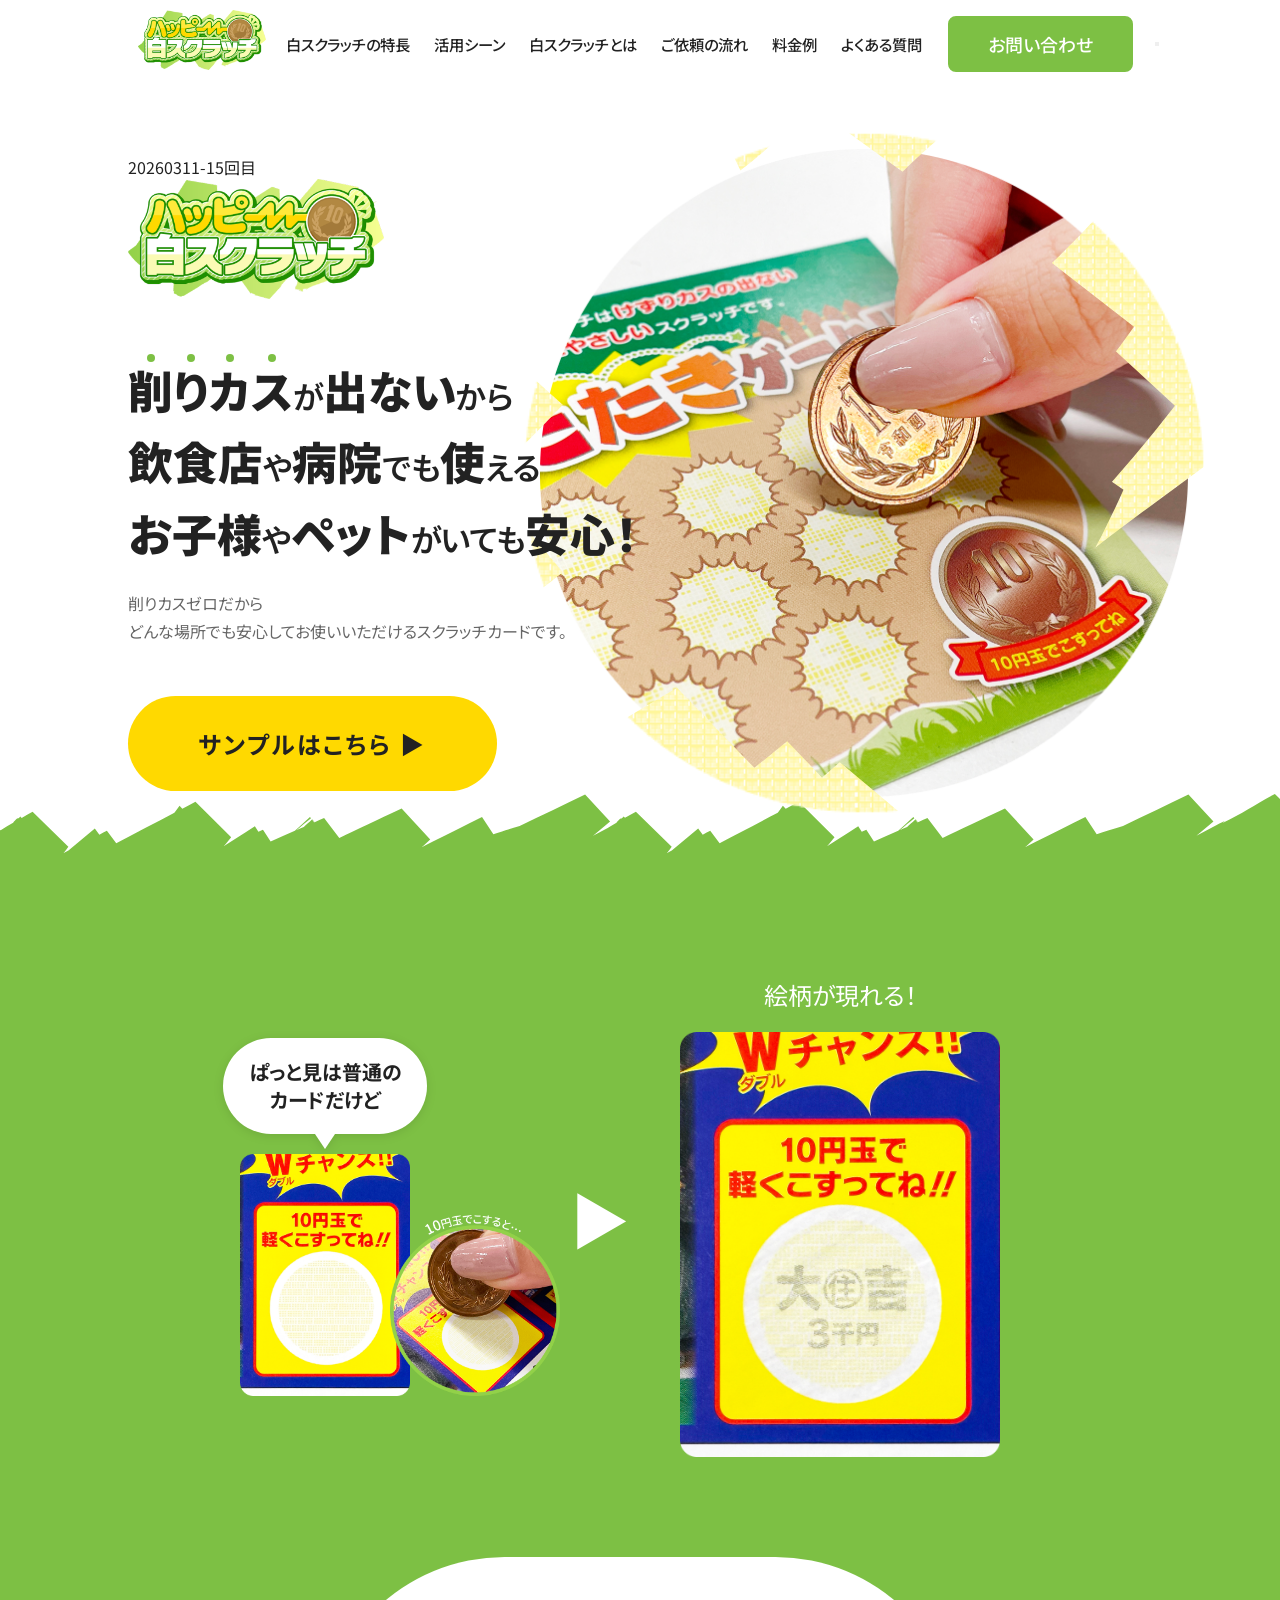
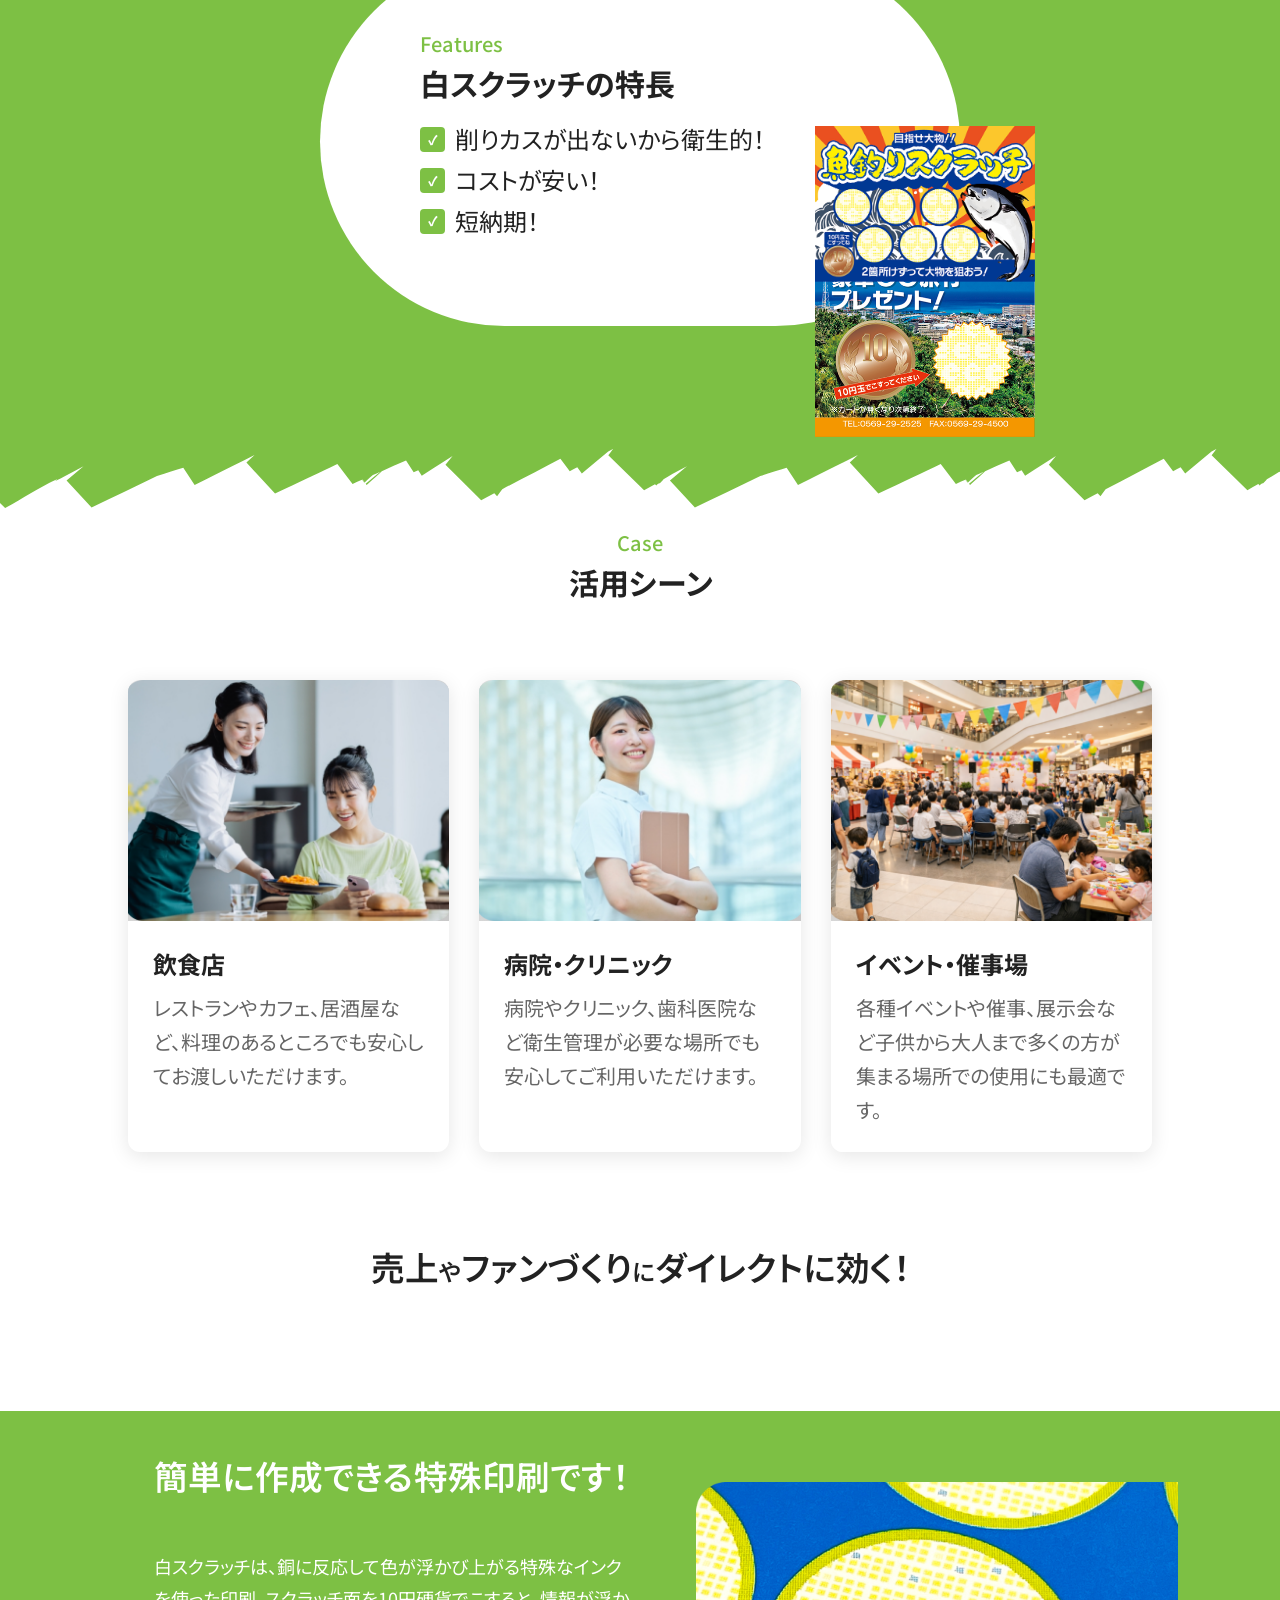
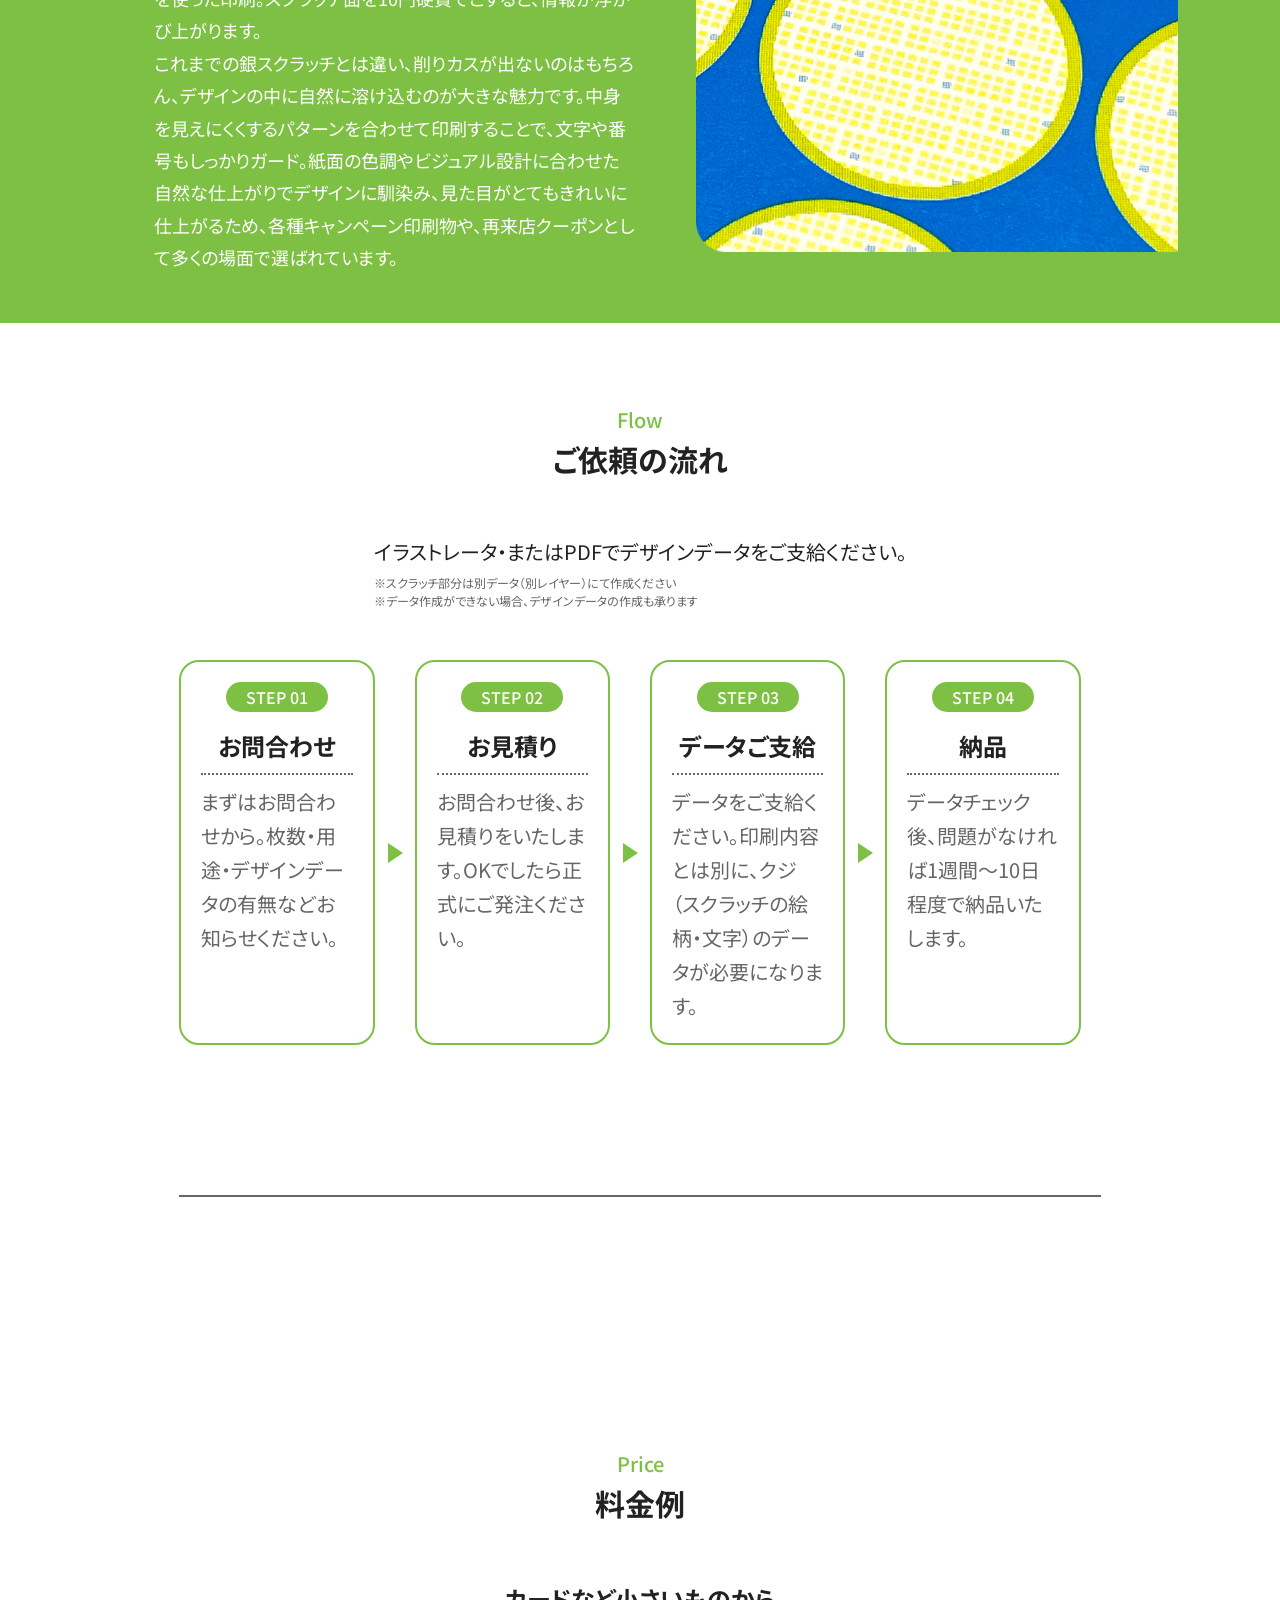
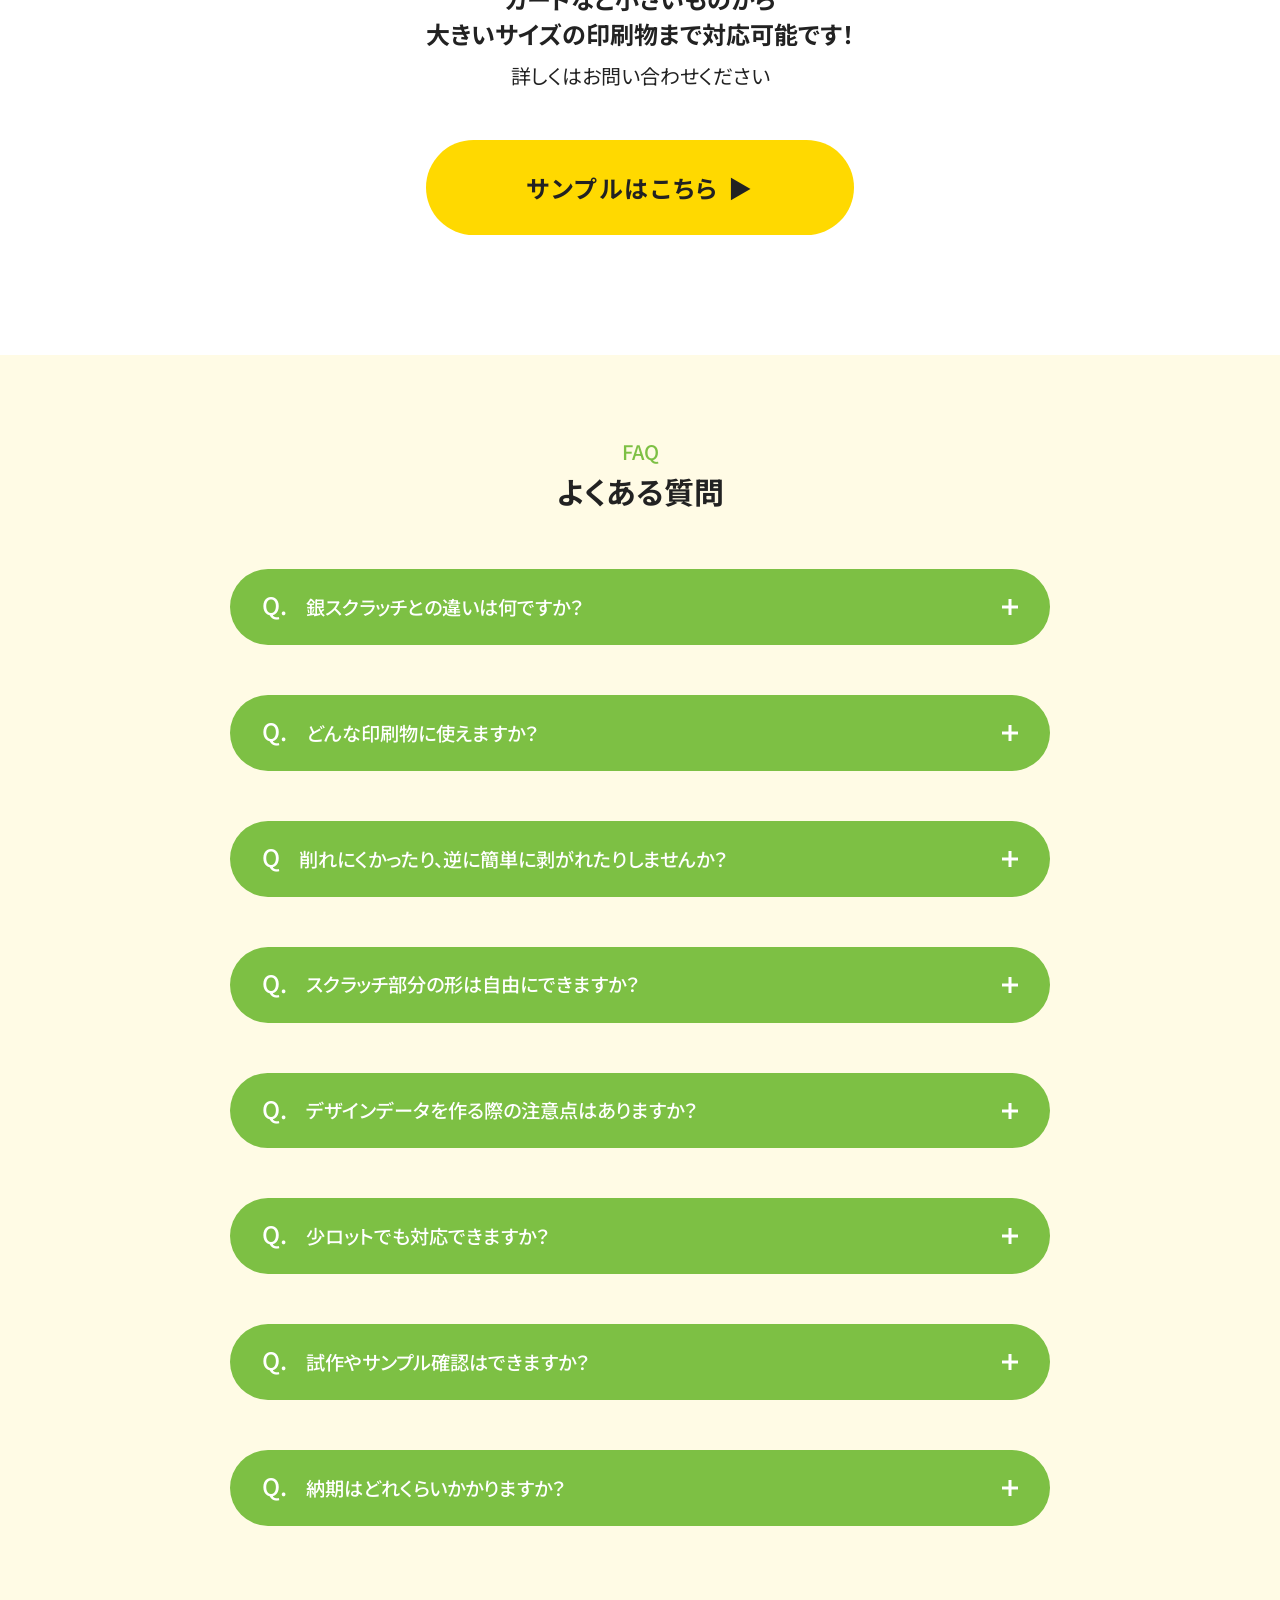
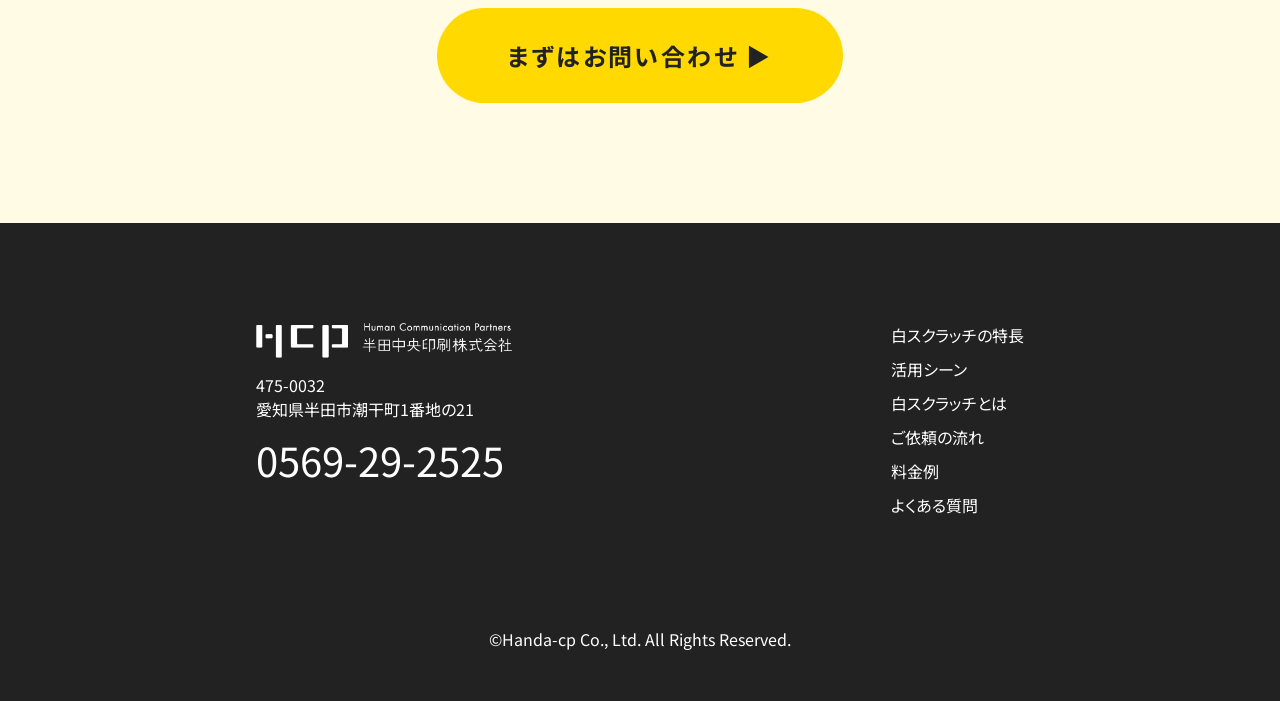
==== commit 5bdad448: "wip" ====
--- a/index.html
+++ b/index.html
@@ -48,7 +48,7 @@
 	<div class="hero-inner">
 		<div class="hero-text">
 
-			<p>20260311-14回目</p>
+			<p>20260311-15回目</p>
 
 			<div><img src="./images/scratch-logo.png" alt="ハッピー白スクラッチ"></div>
 			<h2 class="hero-title">
@@ -169,7 +169,7 @@
 		</div>
 	</div>
 	<div class="section-point">
-		<p>売上<span class="text-sub">や</span>ファンづくり<span class="text-sub">に</span>ダイレクトに効く！</p>
+		<p>売上<span class="text-sub">や</span>ファンづくり<span class="text-sub">に<br class="sp-br"></span>ダイレクトに効く！</p>
 	</div>
 </section>
 <!-- ===== /scenes-section ===== -->
--- a/common/style.css
+++ b/common/style.css
@@ -145,6 +145,10 @@
 	font-weight: 600;
 }
 
+.sp-br {
+	display: none;
+}
+
 .text-highlight {
 	display: inline-block;
 	/* 蛍光ペン風の黄色ライン（下半分に色を乗せる） */
@@ -1508,6 +1512,10 @@
 		display: inline !important;
 	}
 
+	.sp-br {
+		display: block;
+	}
+
 	:root {
 		--side-pad: 20px;
 	}
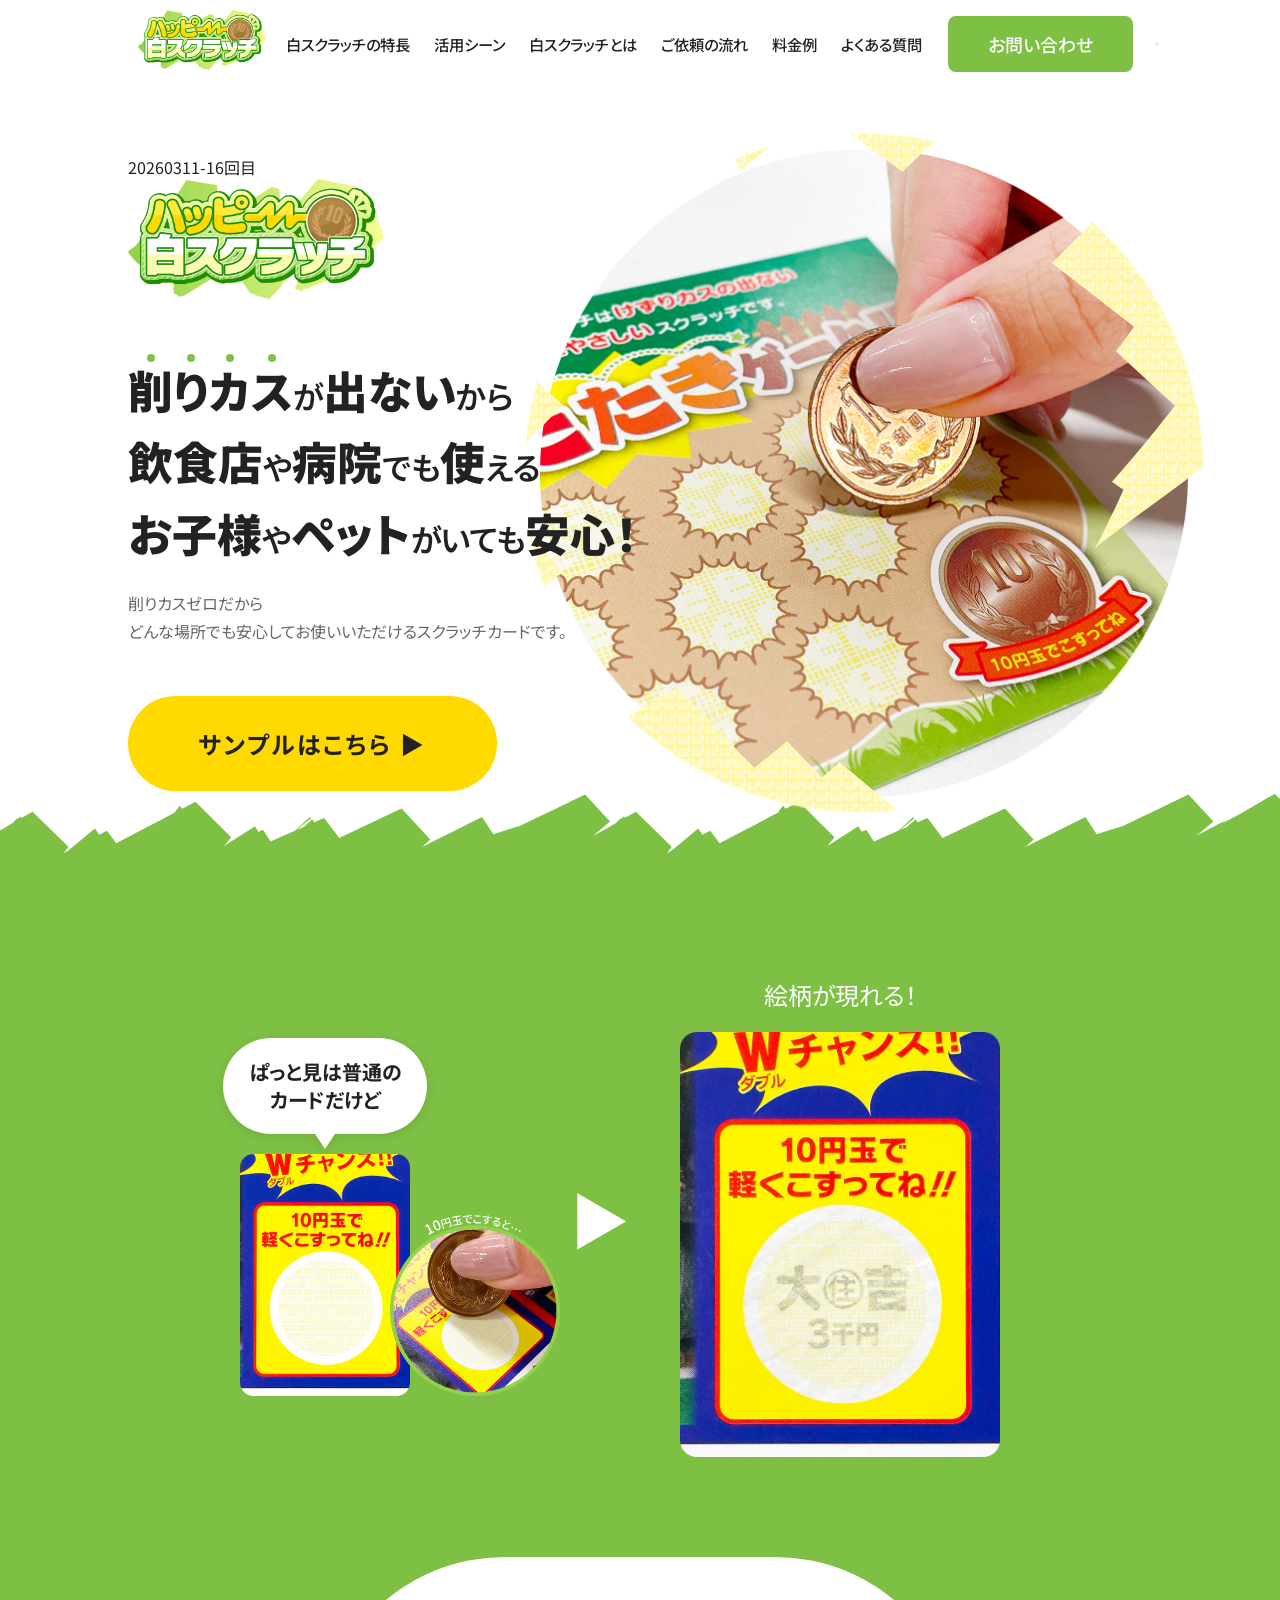
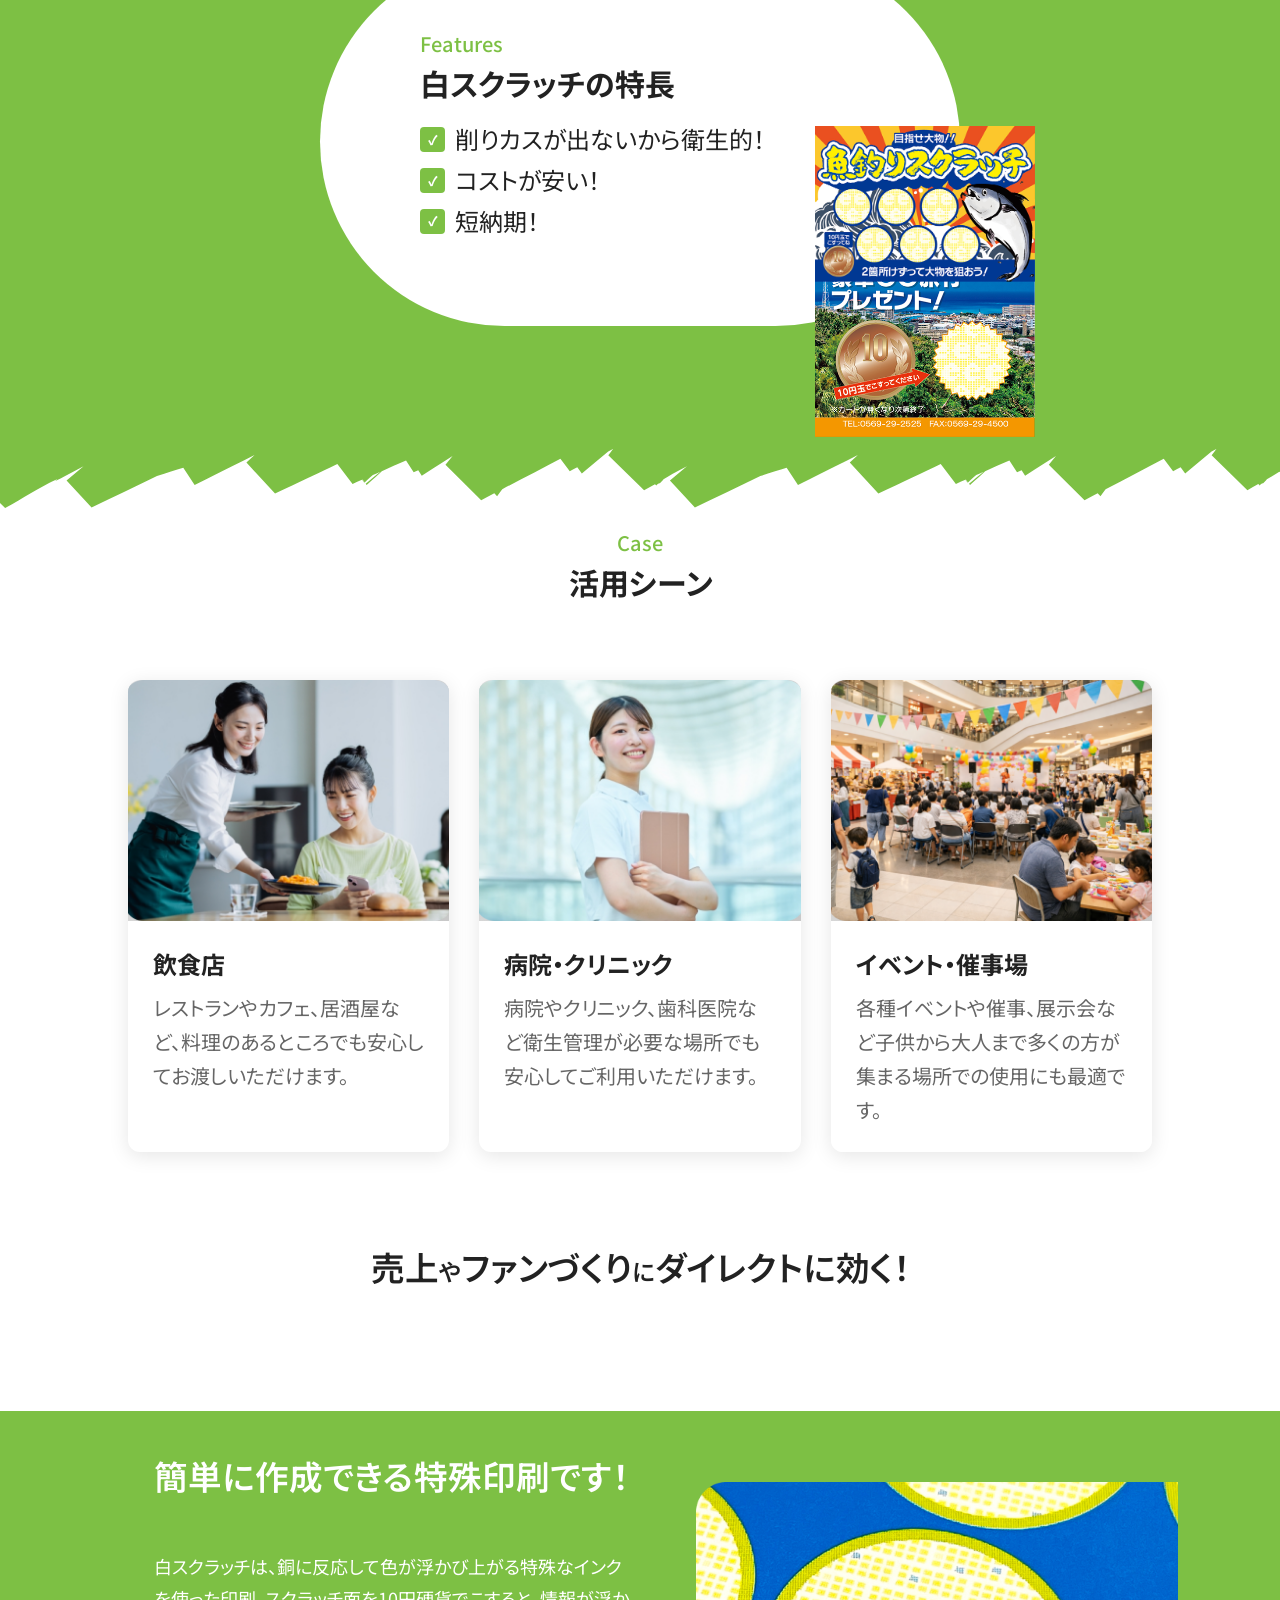
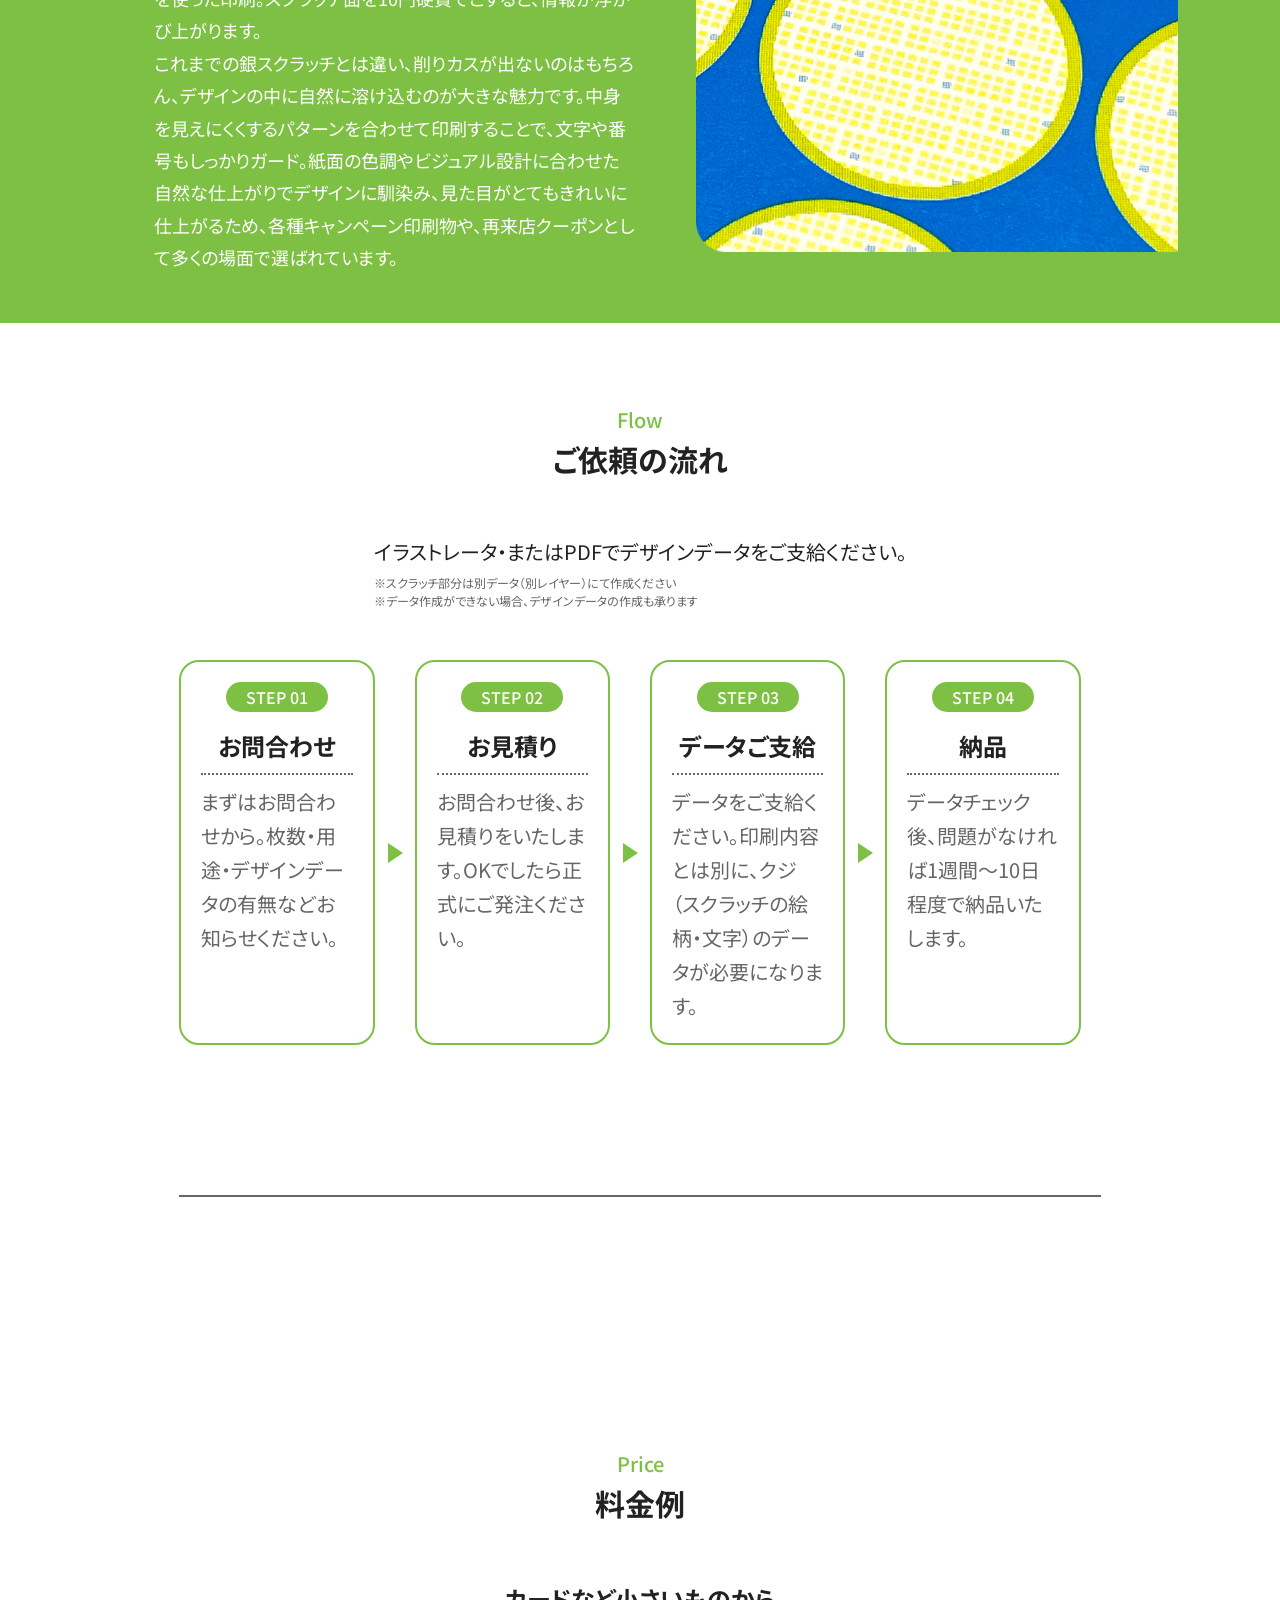
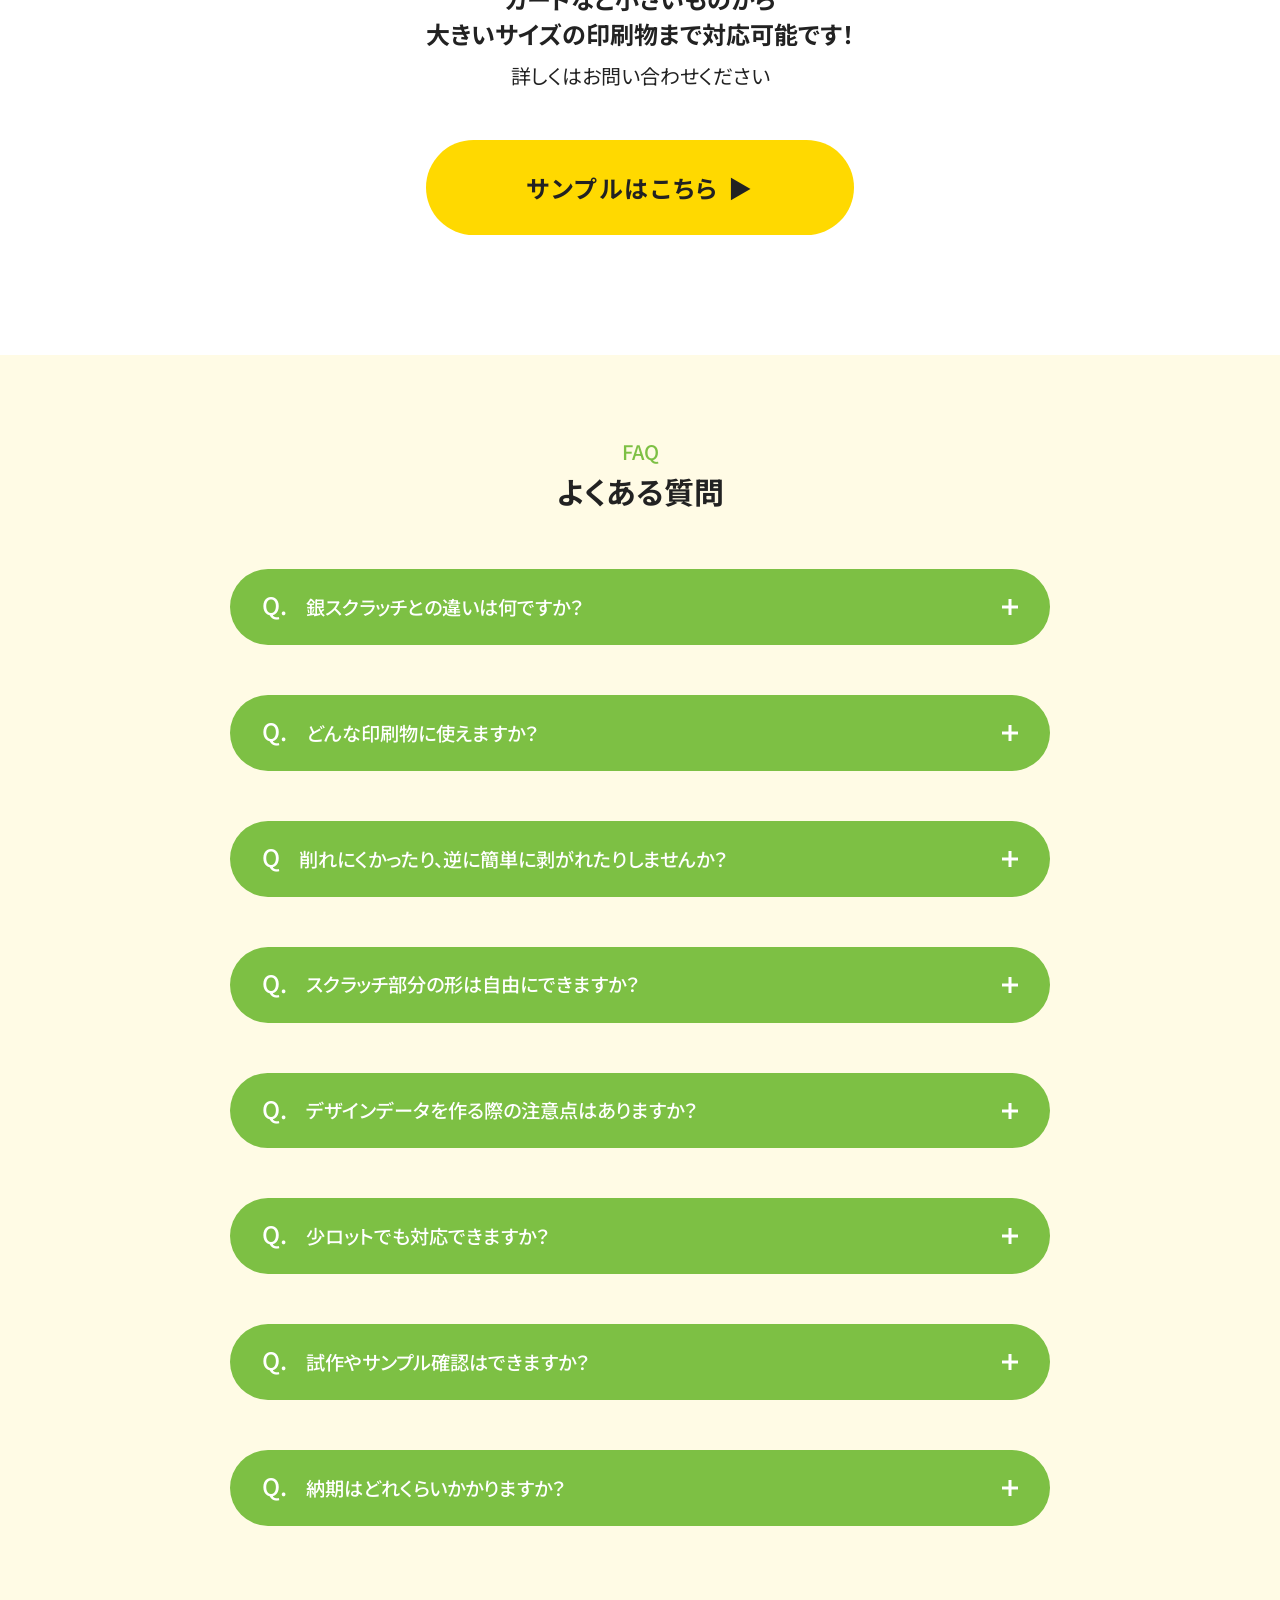
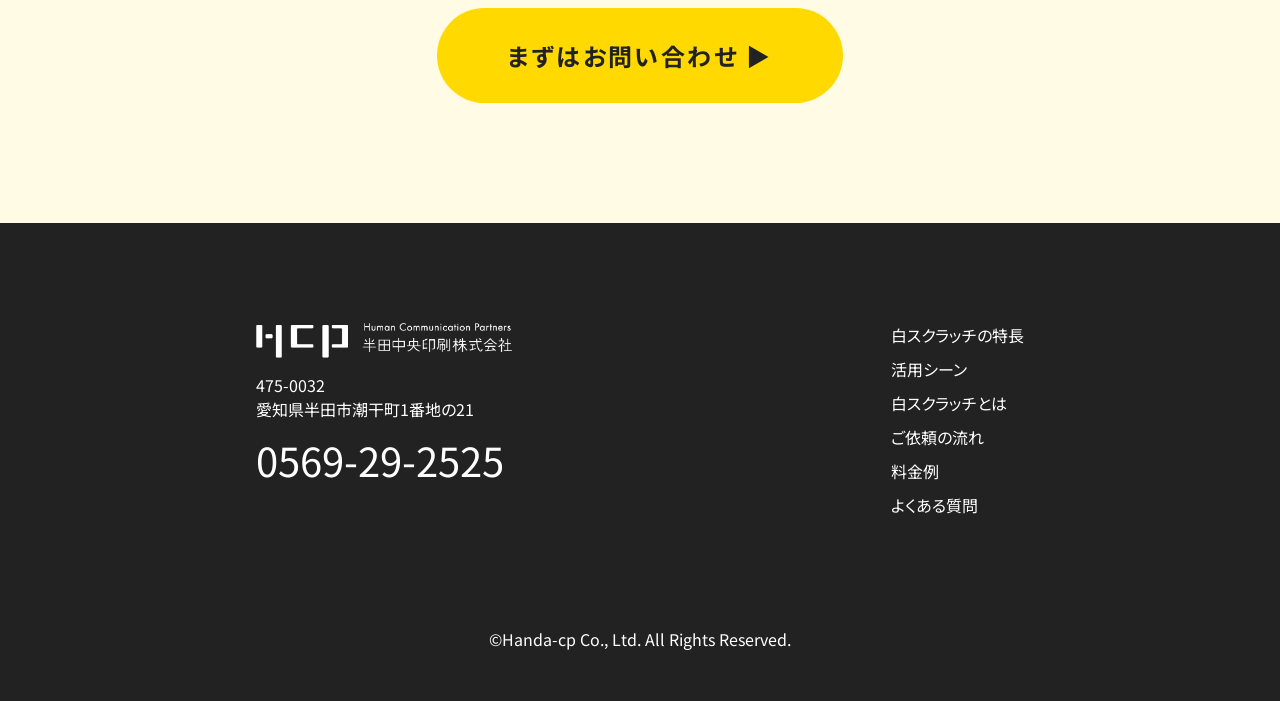
==== commit 1ba3b4b6: "wip" ====
--- a/index.html
+++ b/index.html
@@ -48,7 +48,7 @@
 	<div class="hero-inner">
 		<div class="hero-text">
 
-			<p>20260311-15回目</p>
+			<p>20260311-16回目</p>
 
 			<div><img src="./images/scratch-logo.png" alt="ハッピー白スクラッチ"></div>
 			<h2 class="hero-title">
@@ -57,7 +57,7 @@
 				</span>
 				<span class="text-sub">が</span>出ない<span class="text-sub">から</span><br>
 				飲食店<span class="text-sub">や</span>病院<span class="text-sub">でも</span>使<span class="text-sub">える</span><br>
-				お子様<span class="text-sub">や</span>ペット<span class="text-sub">がいても</span>安心！
+				お子様<span class="text-sub">や</span>ペット<span class="text-sub">がいても</span><br class="sp-br">安心！
 			</h2>
 			<p class="hero-desc">
 				削りカスゼロだから<br>
@@ -179,7 +179,7 @@
 <section class="benefits-section" id="benefits">
 	<div class="benefits-inner">
 		<div class="benefits-content">
-			<div class="section-point">簡単に作成できる特殊印刷です！</div>
+			<div class="section-point">簡単に作成できる<br class="sp-br">特殊印刷です！</div>
 			<p class="benefit-desc">白スクラッチは、銅に反応して色が浮かび上がる特殊なインクを使った印刷。スクラッチ面を10円硬貨でこすると、情報が浮かび上がります。<br>これまでの銀スクラッチとは違い、削りカスが出ないのはもちろん、デザインの中に自然に溶け込むのが大きな魅力です。中身を見えにくくするパターンを合わせて印刷することで、文字や番号もしっかりガード。紙面の色調やビジュアル設計に合わせた自然な仕上がりでデザインに馴染み、見た目がとてもきれいに仕上がるため、各種キャンペーン印刷物や、再来店クーポンとして多くの場面で選ばれています。</p>
 		</div>
 		<div class="benefits-visual">
--- a/common/style.css
+++ b/common/style.css
@@ -390,14 +390,6 @@
 	box-shadow: 3px 3px 0 var(--yellow-dark);
 }
 
-/* FVのタイトル全体の調整 */
-
-/* 2. 中段の文字を少し小さく、細くして強弱をつける */
-
-/* 3. ペットがいても安心！ の強調ライン */
-
-/* レスポンシブ：1000px以下の調整 */
-
 /* ========== SECTION COMMON ========== */
 
 section {
@@ -1519,6 +1511,9 @@
 	:root {
 		--side-pad: 20px;
 	}
+	.section-inner {
+		margin: 0 auto 20px;
+	}
 
 /* Header */
 
@@ -1940,7 +1935,7 @@
 	}
 
 	section {
-		padding: 50px var(--side-pad);
+		padding: 10px var(--side-pad);
 	}
 
 	footer {
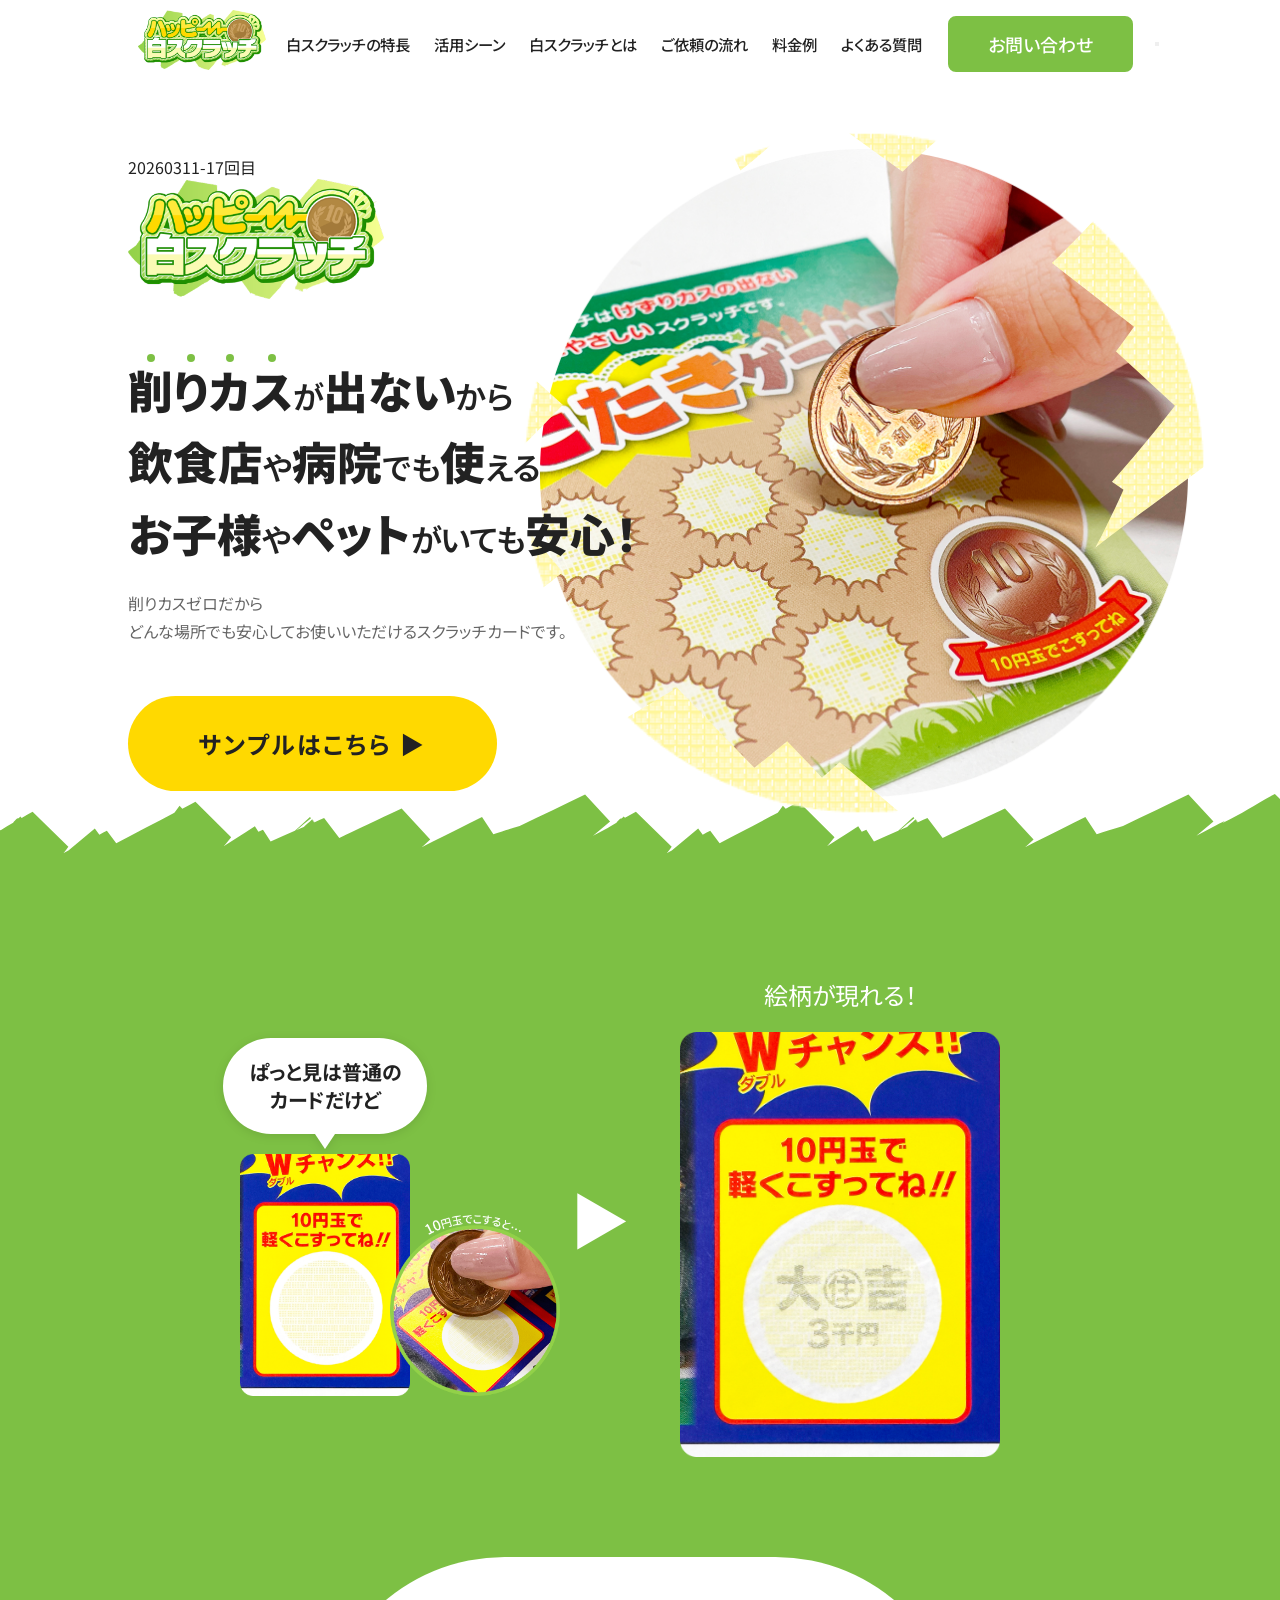
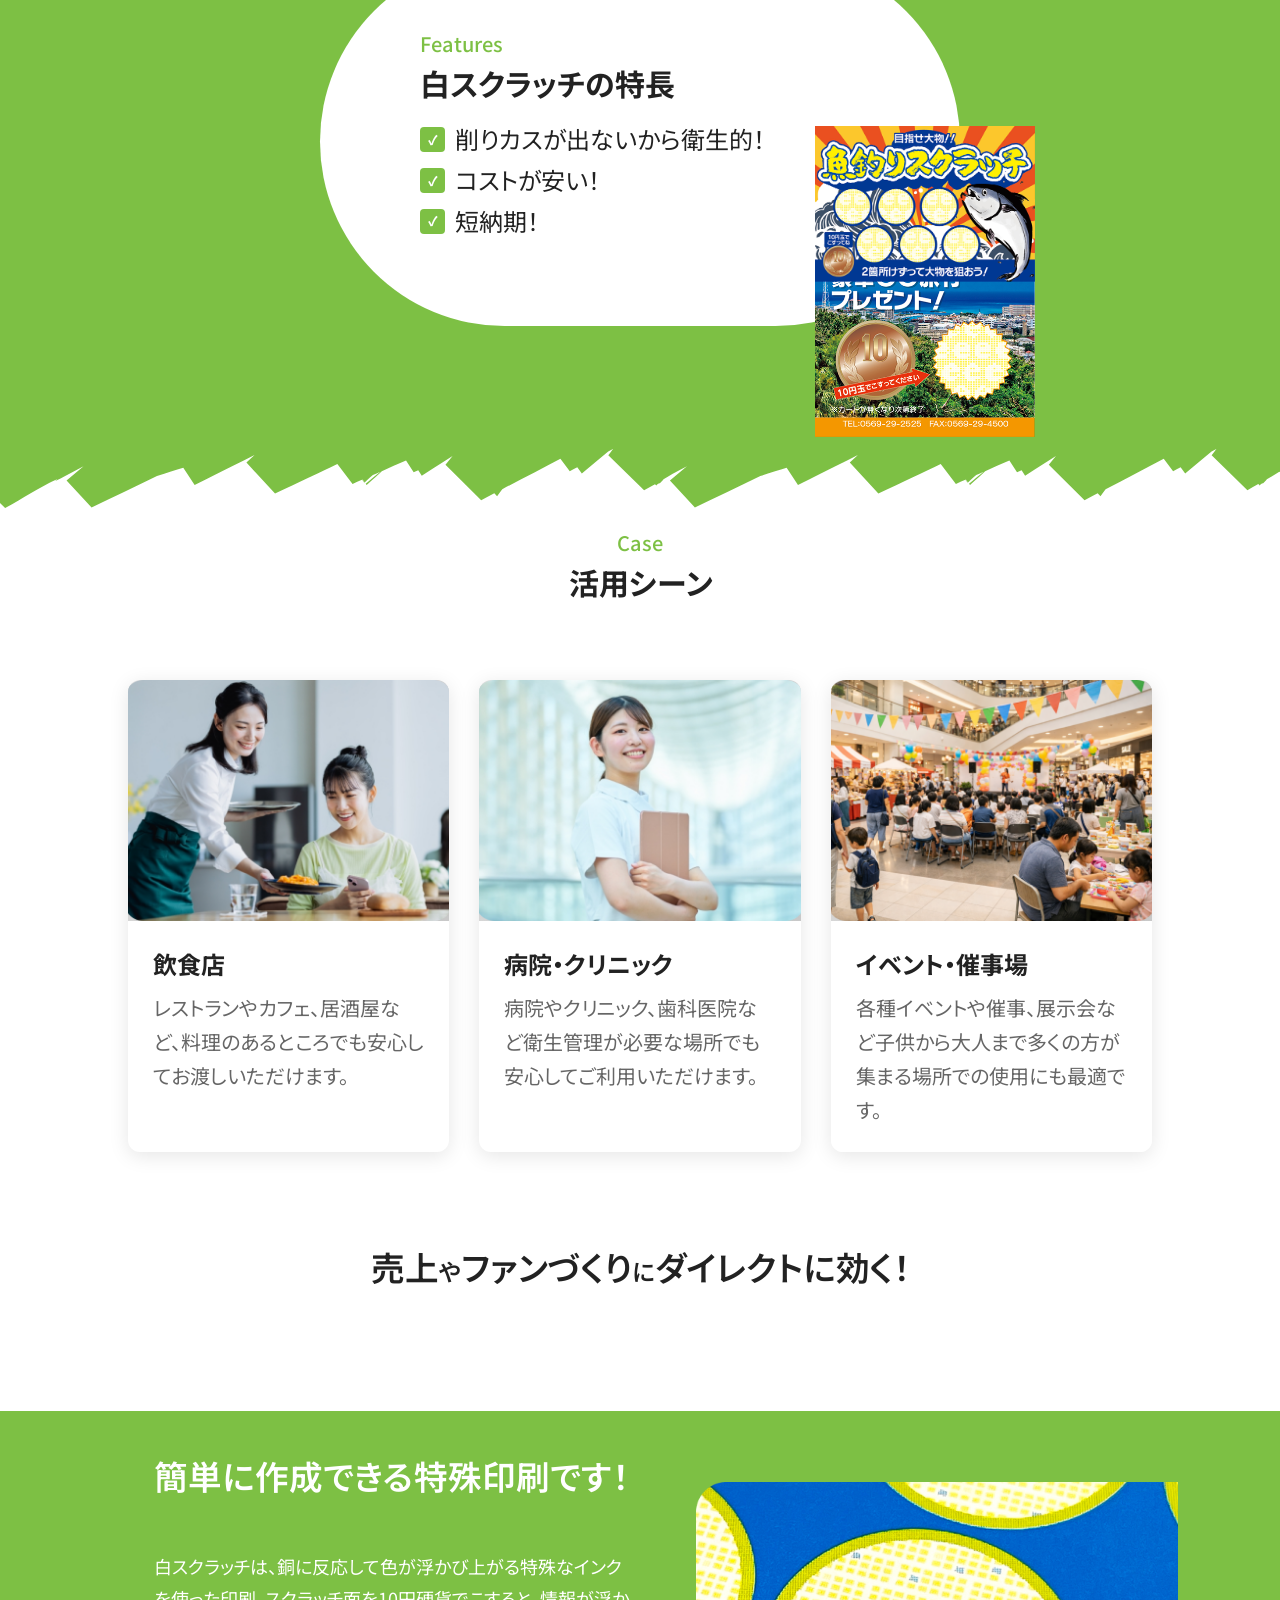
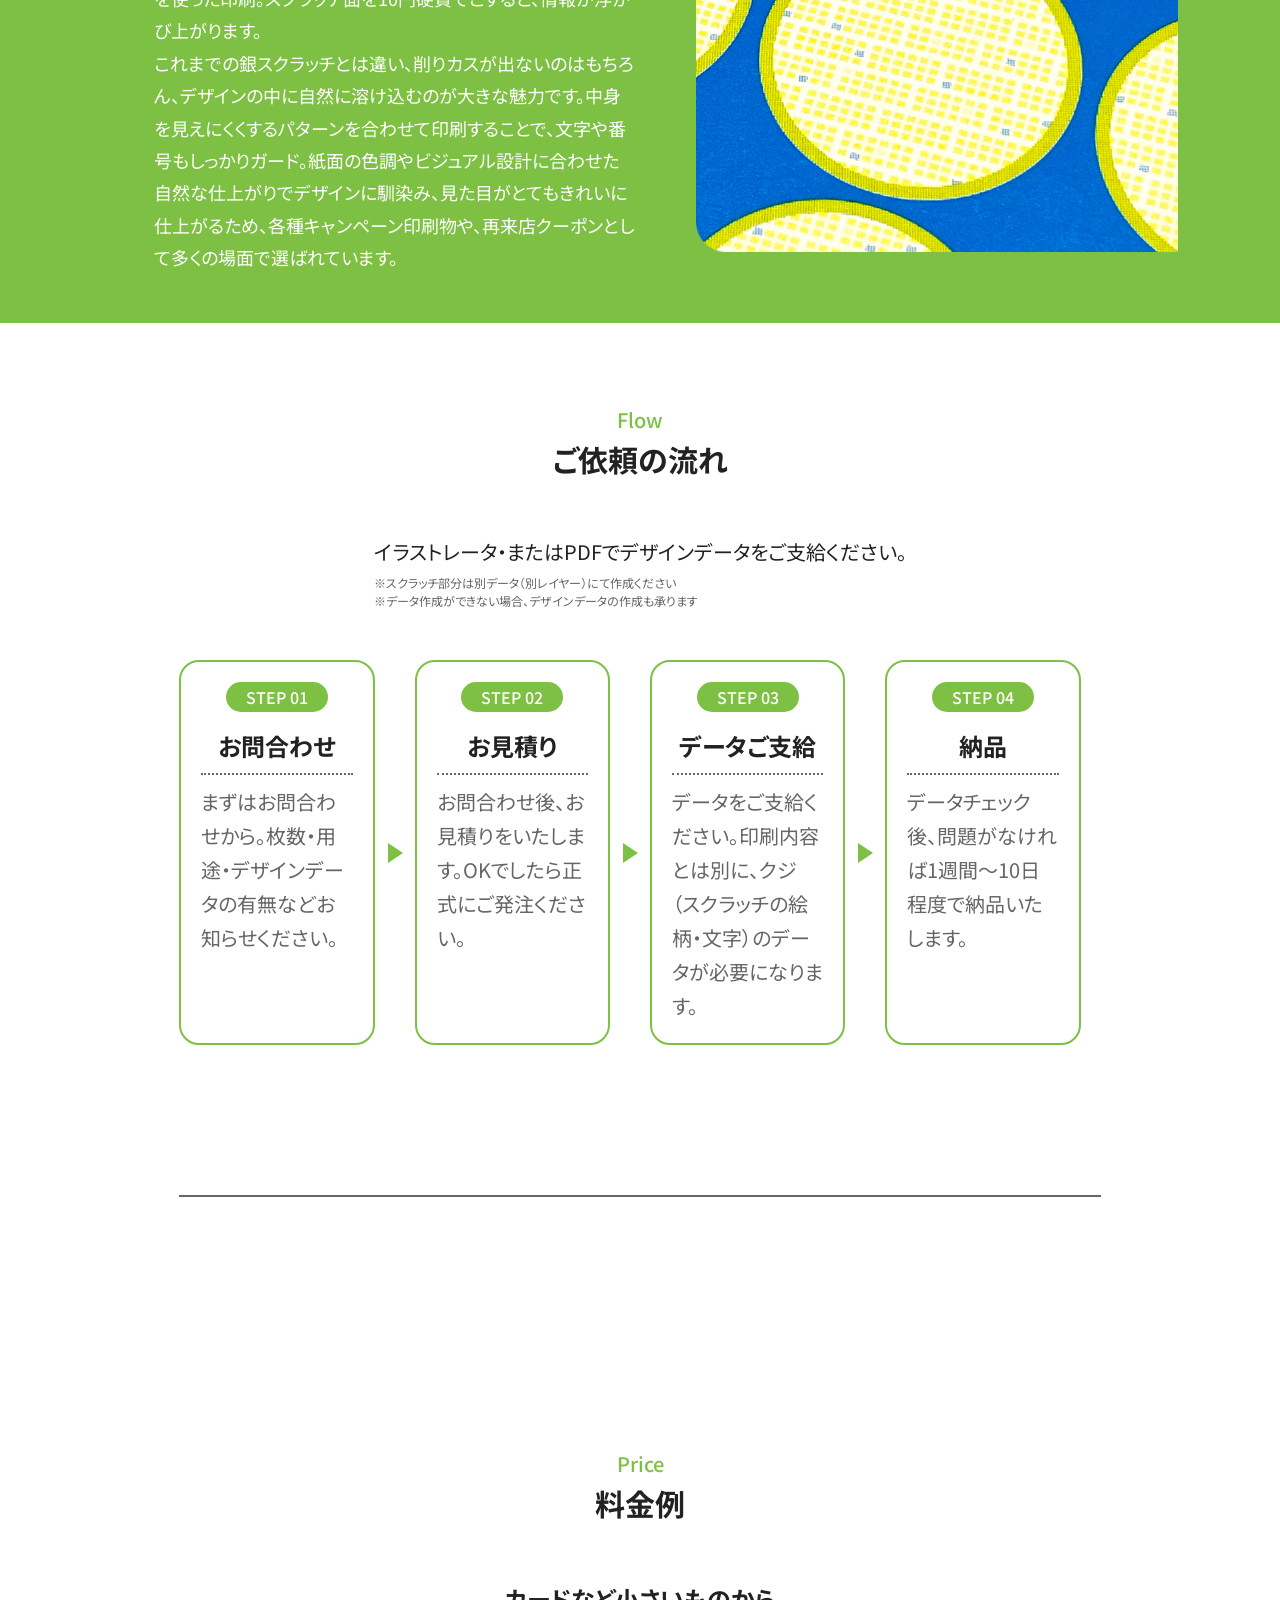
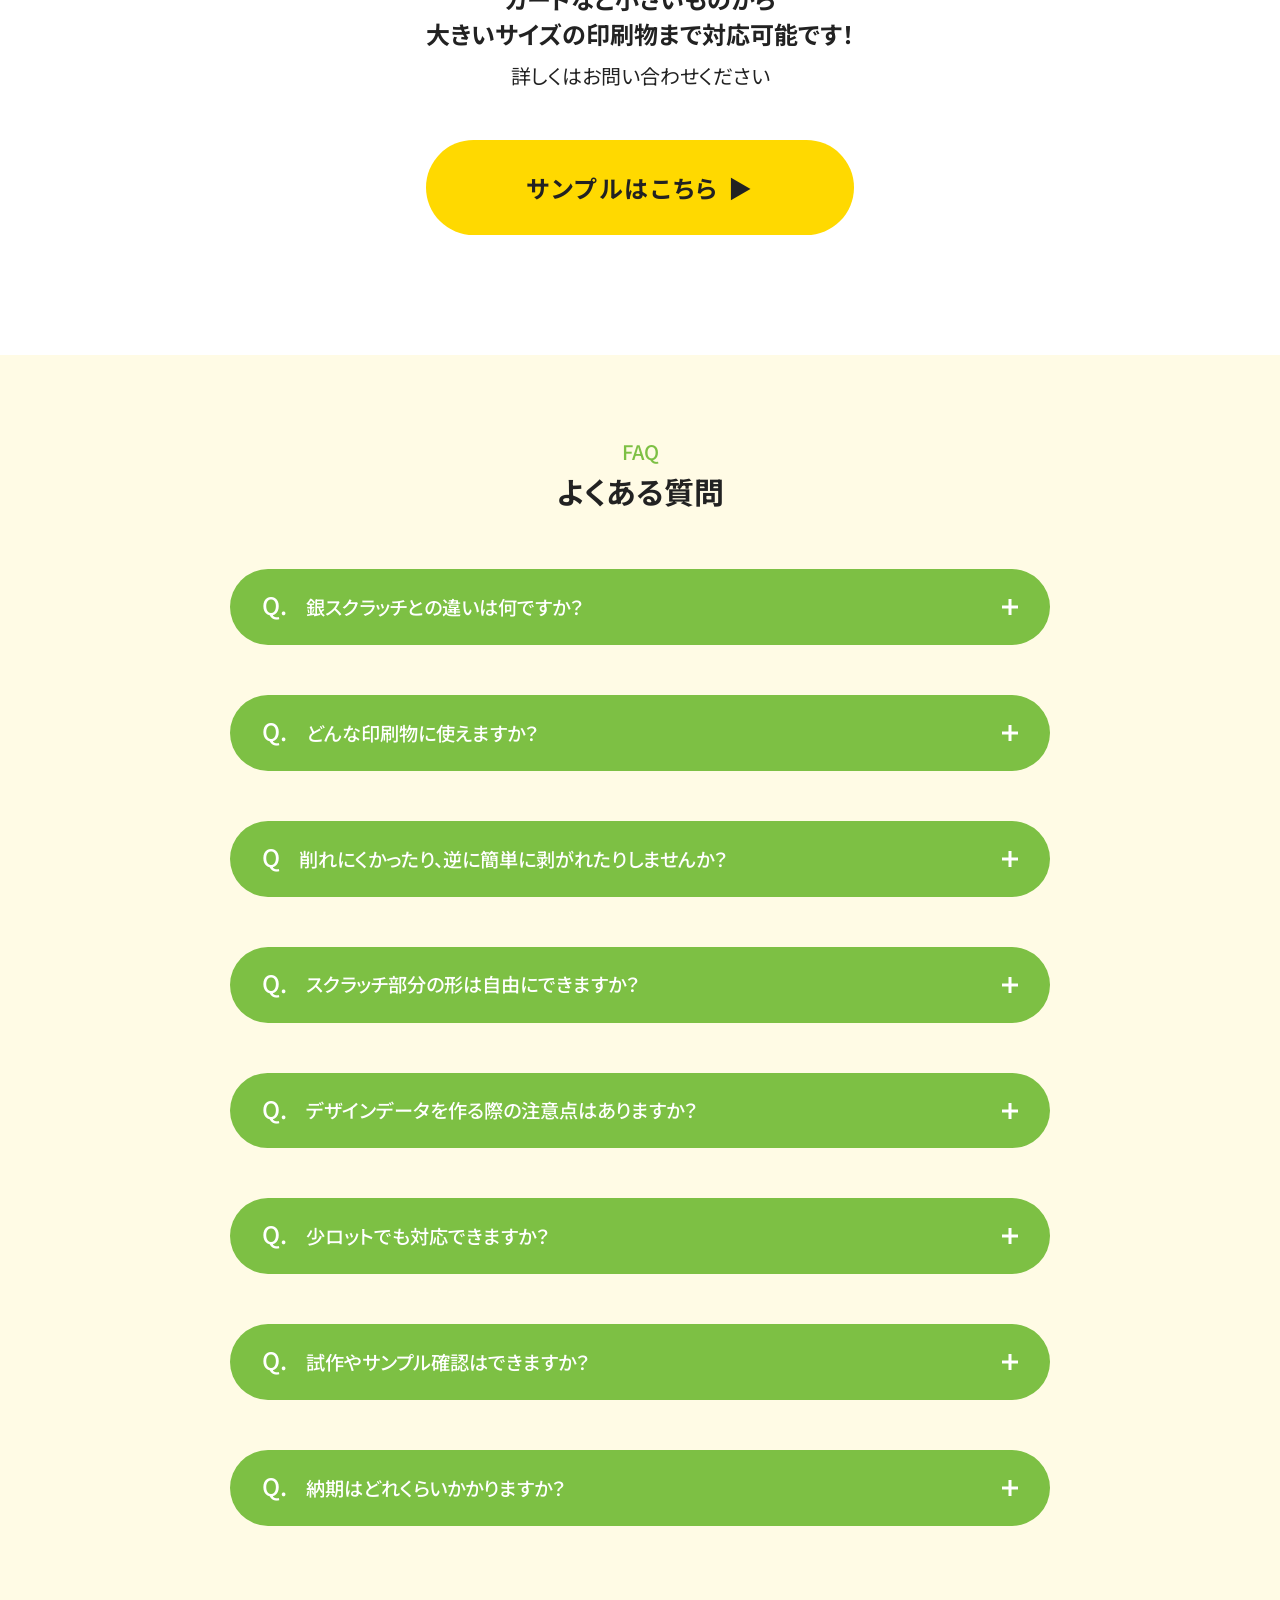
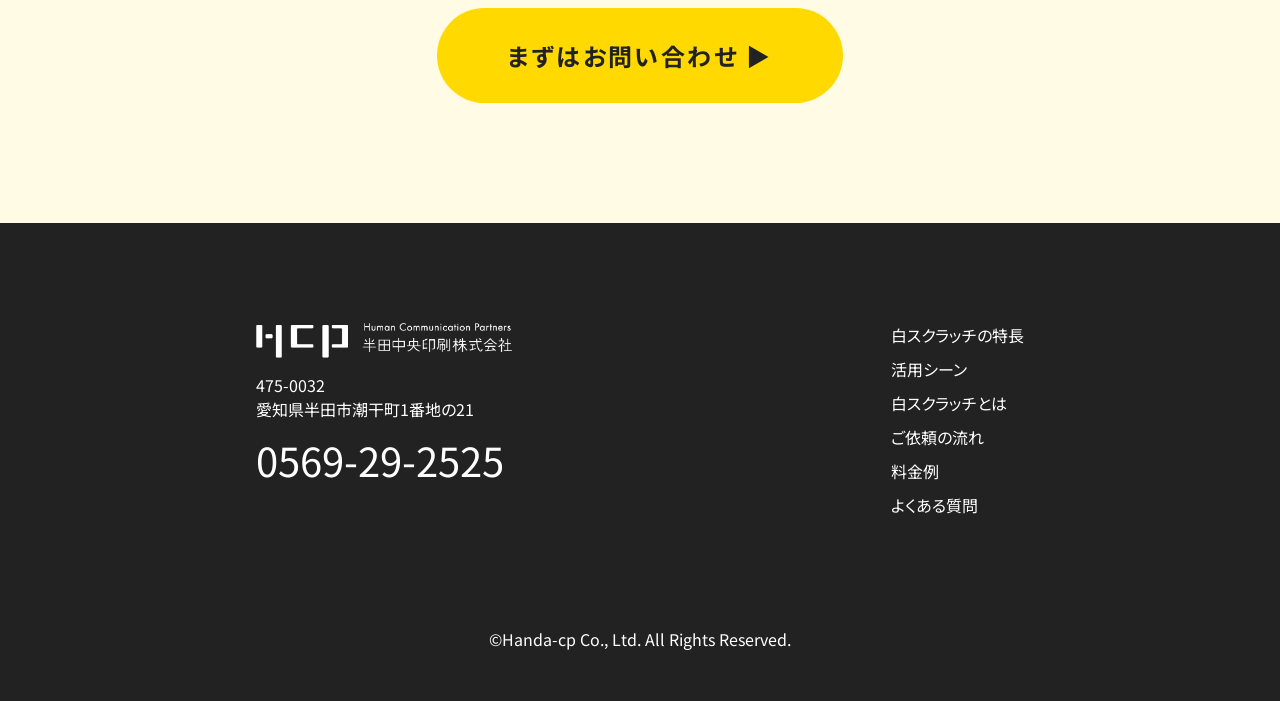
==== commit cb518f16: "wip" ====
--- a/index.html
+++ b/index.html
@@ -48,7 +48,7 @@
 	<div class="hero-inner">
 		<div class="hero-text">
 
-			<p>20260311-16回目</p>
+			<p>20260311-17回目</p>
 
 			<div><img src="./images/scratch-logo.png" alt="ハッピー白スクラッチ"></div>
 			<h2 class="hero-title">
--- a/common/style.css
+++ b/common/style.css
@@ -1935,7 +1935,7 @@
 	}
 
 	section {
-		padding: 10px var(--side-pad);
+		padding: 50px var(--side-pad);
 	}
 
 	footer {
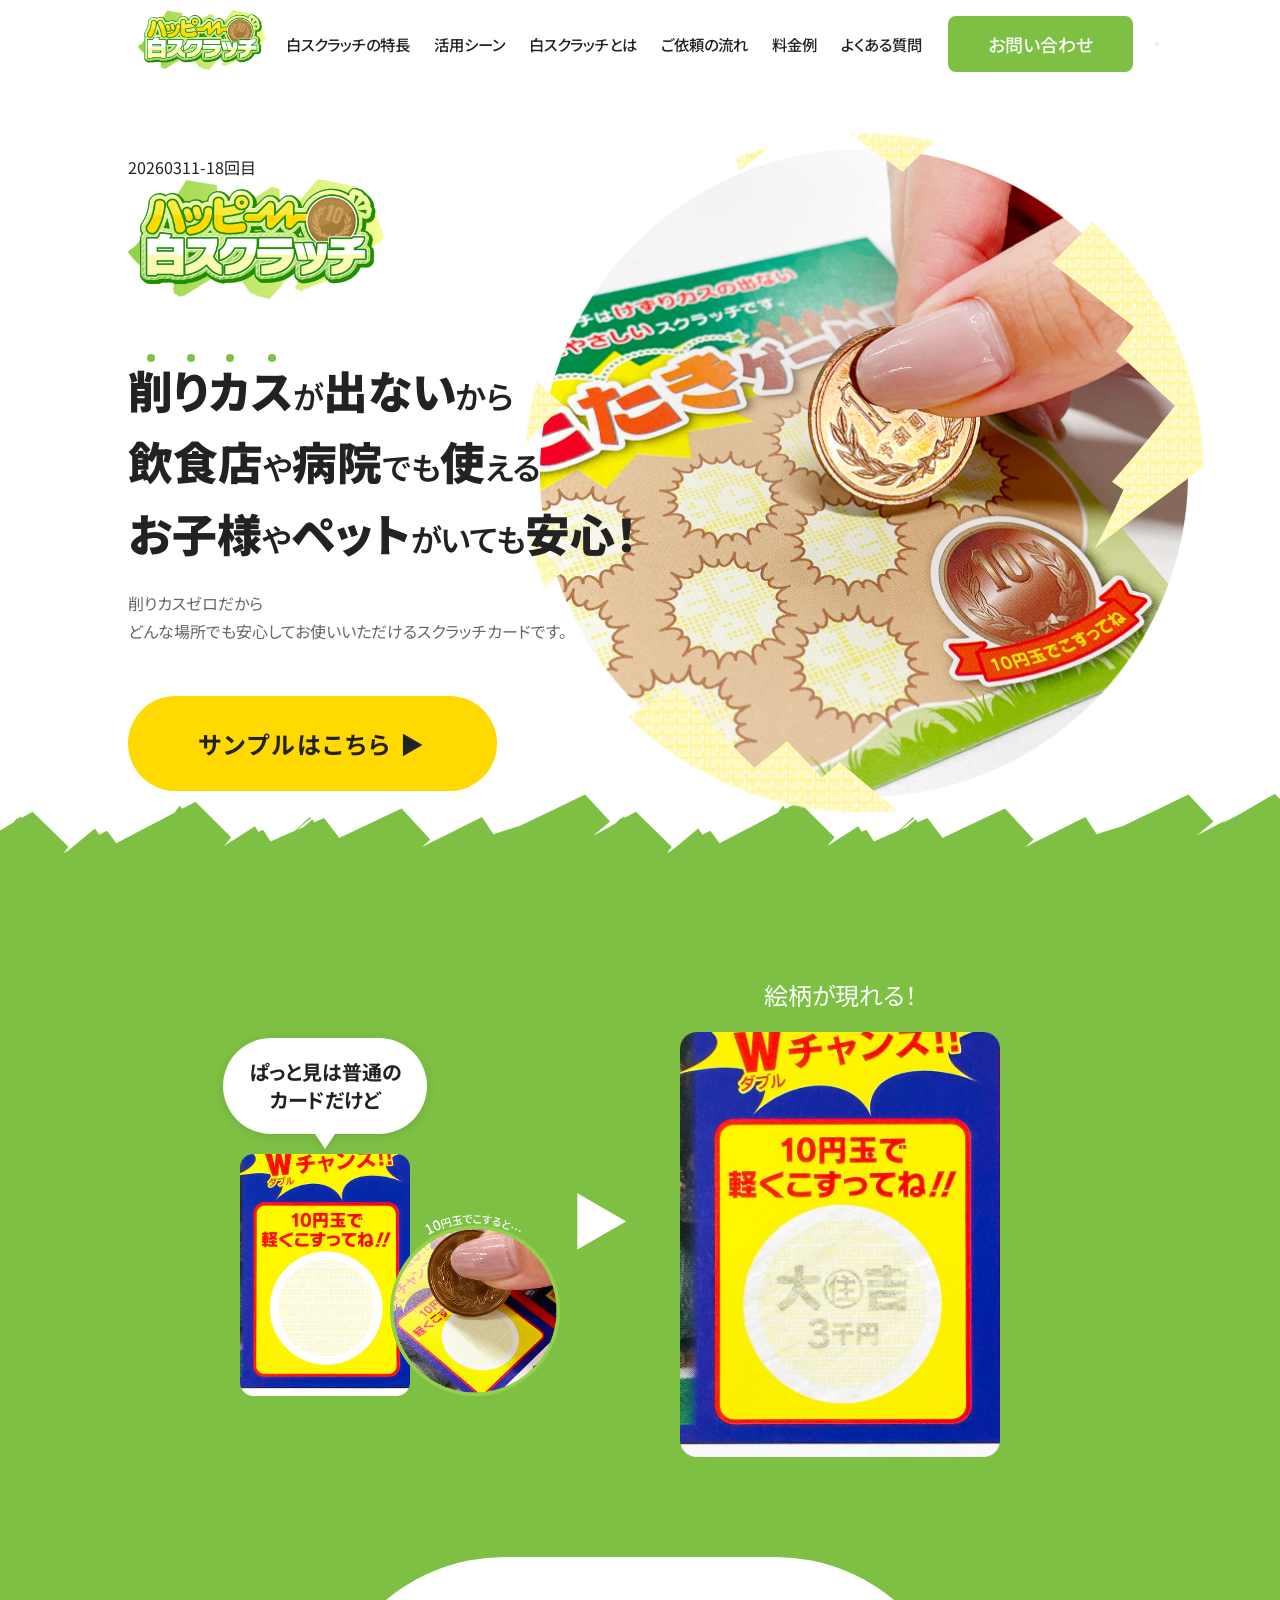
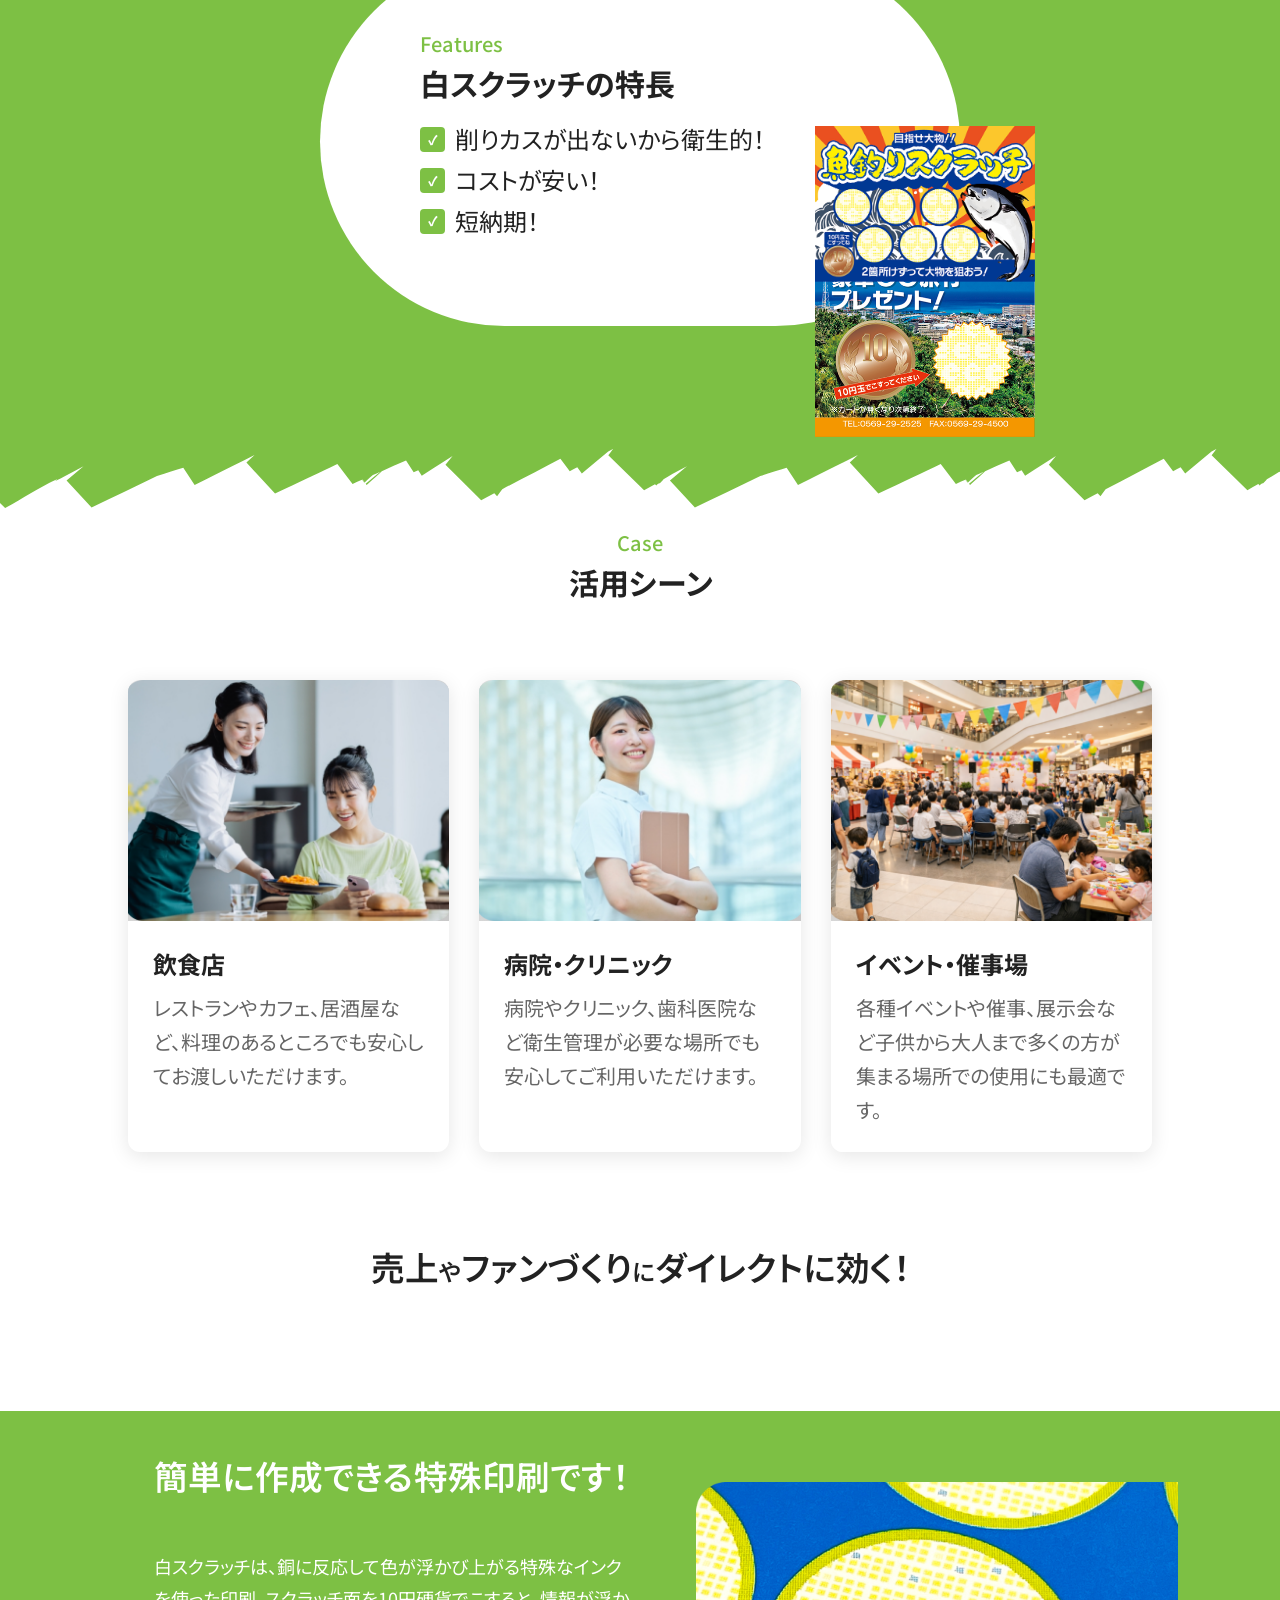
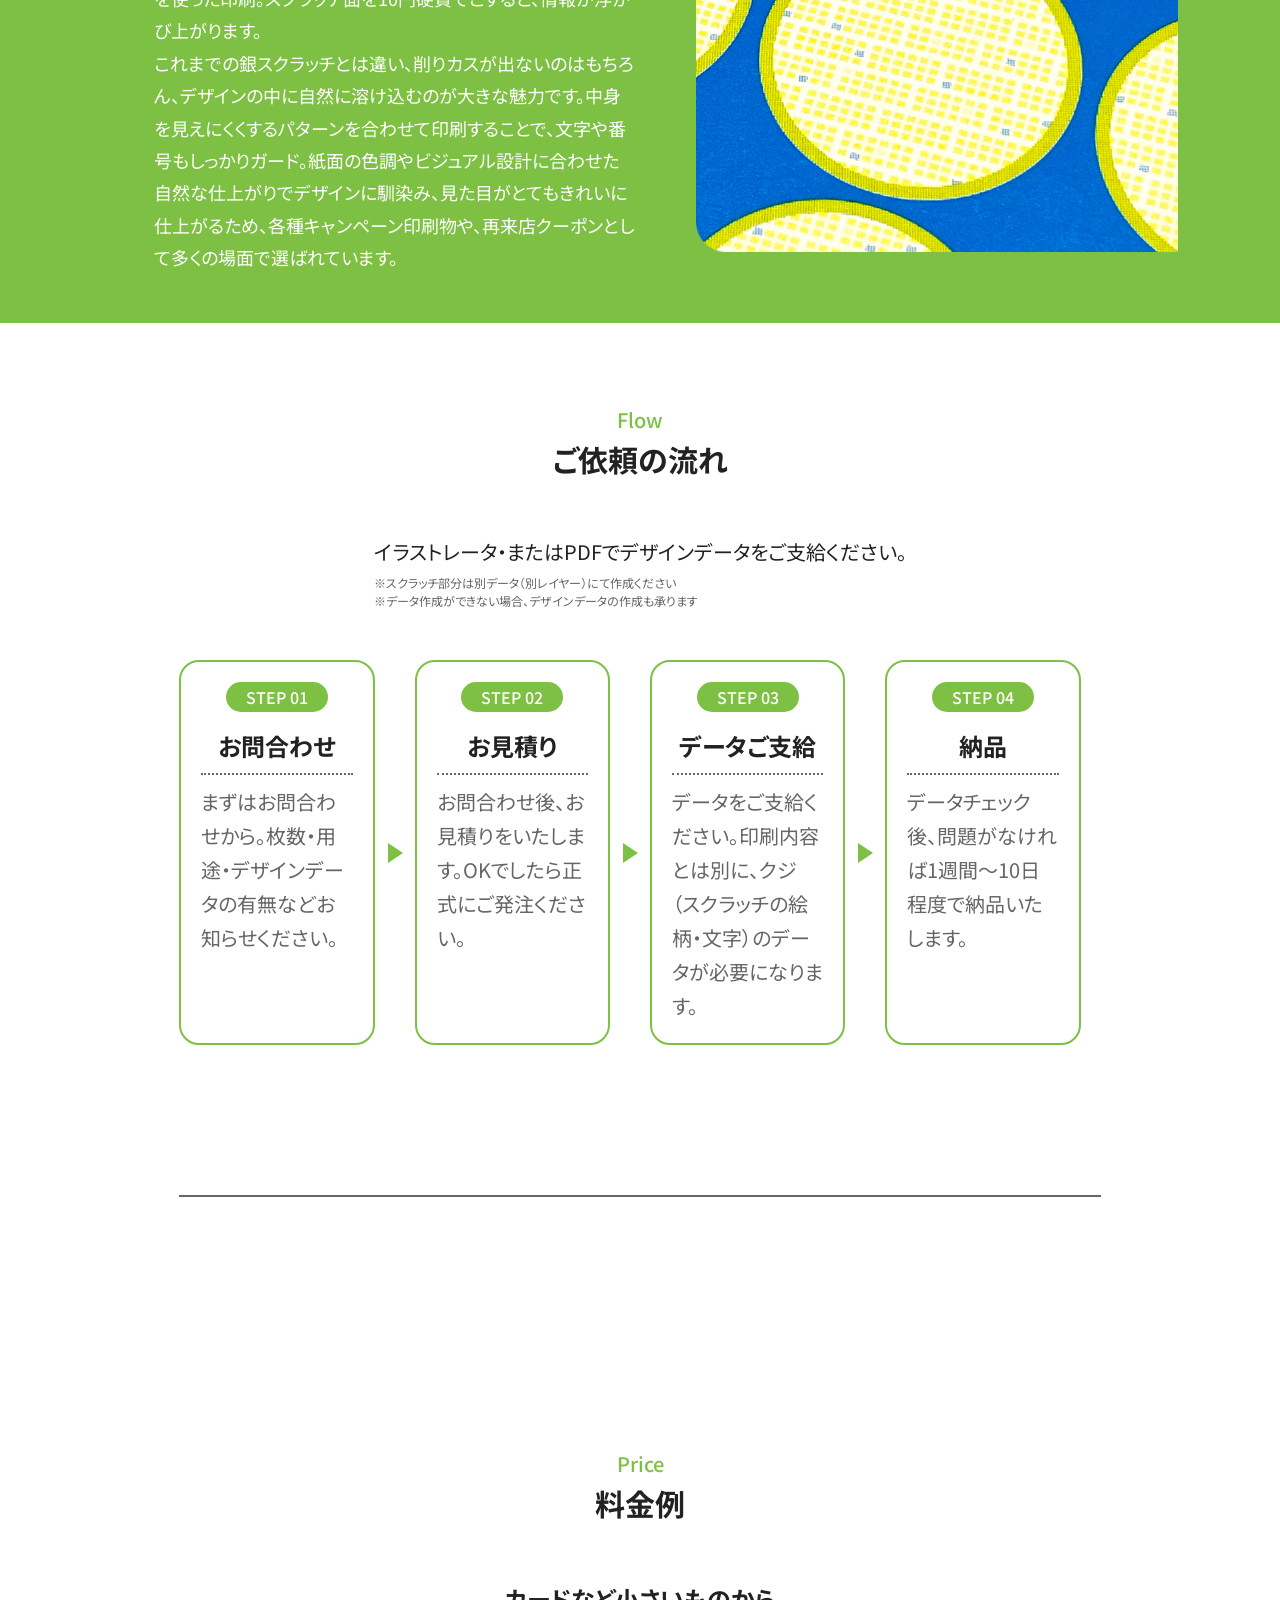
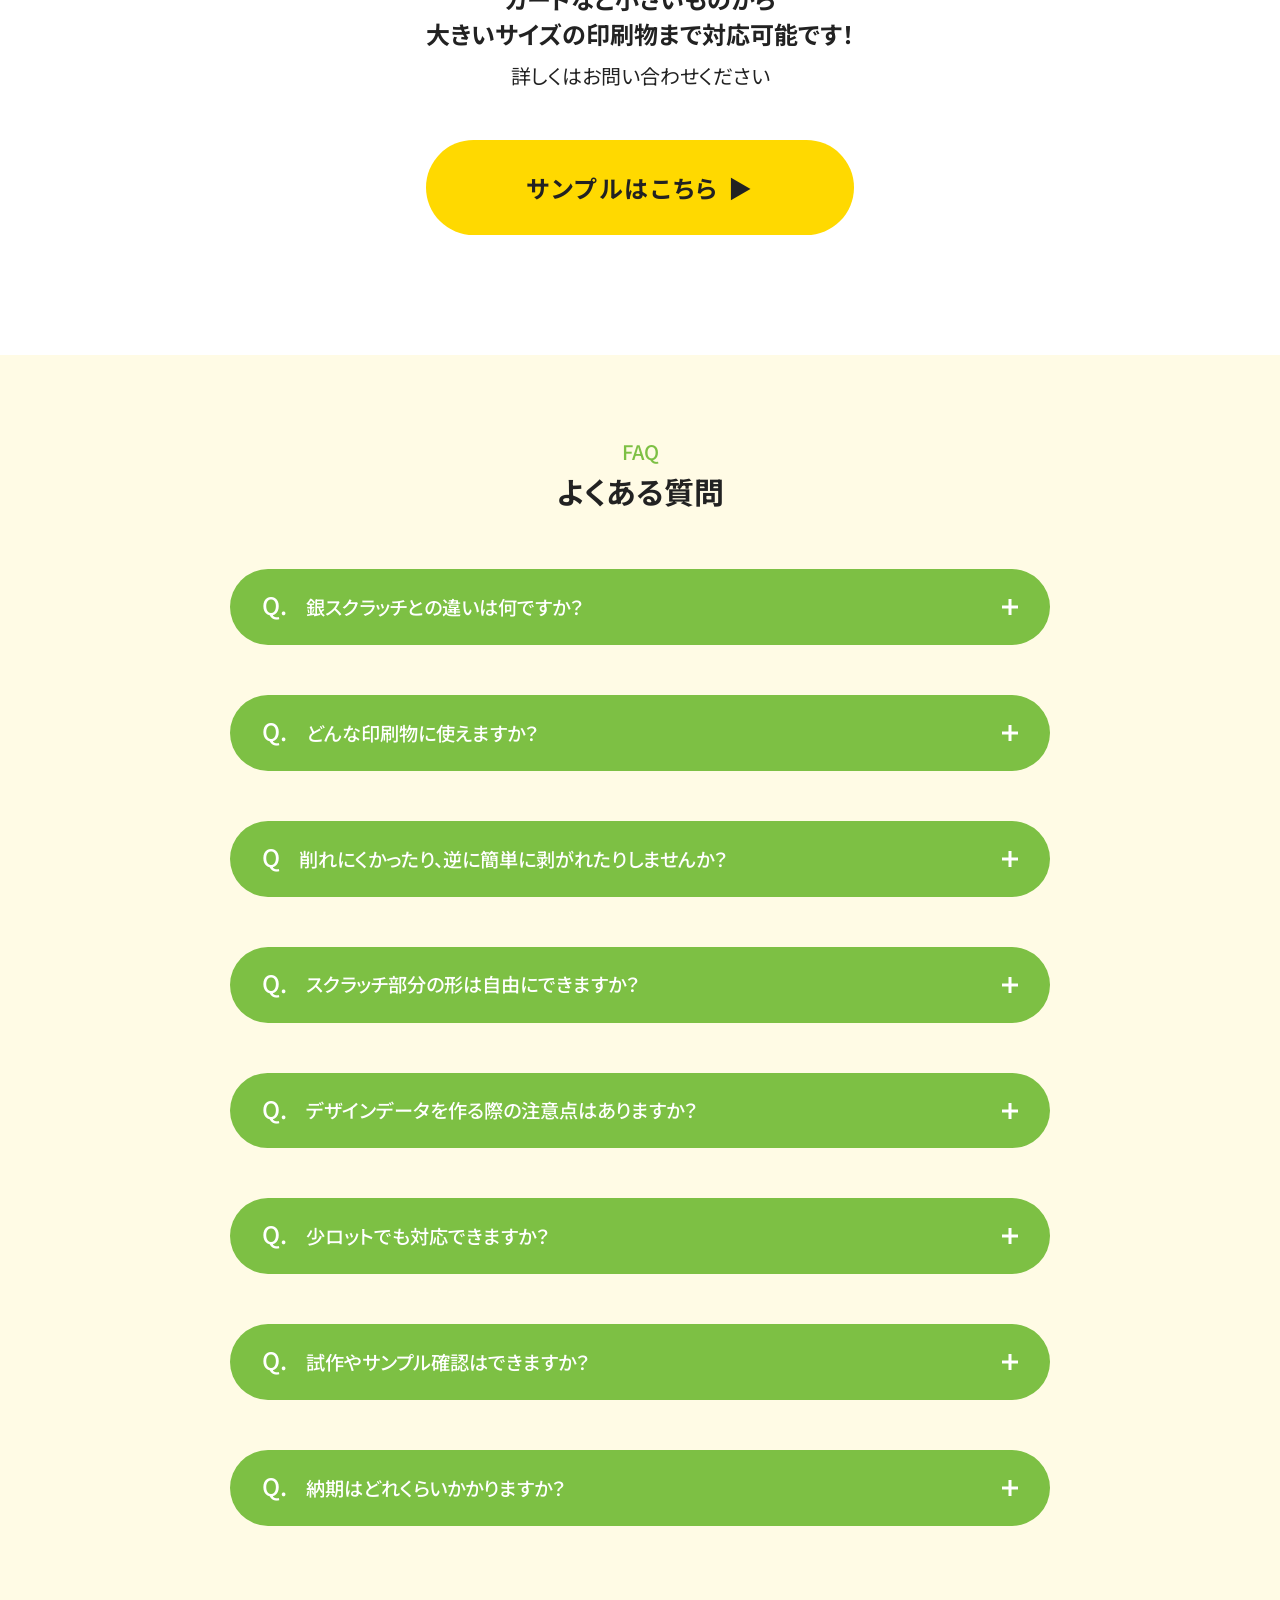
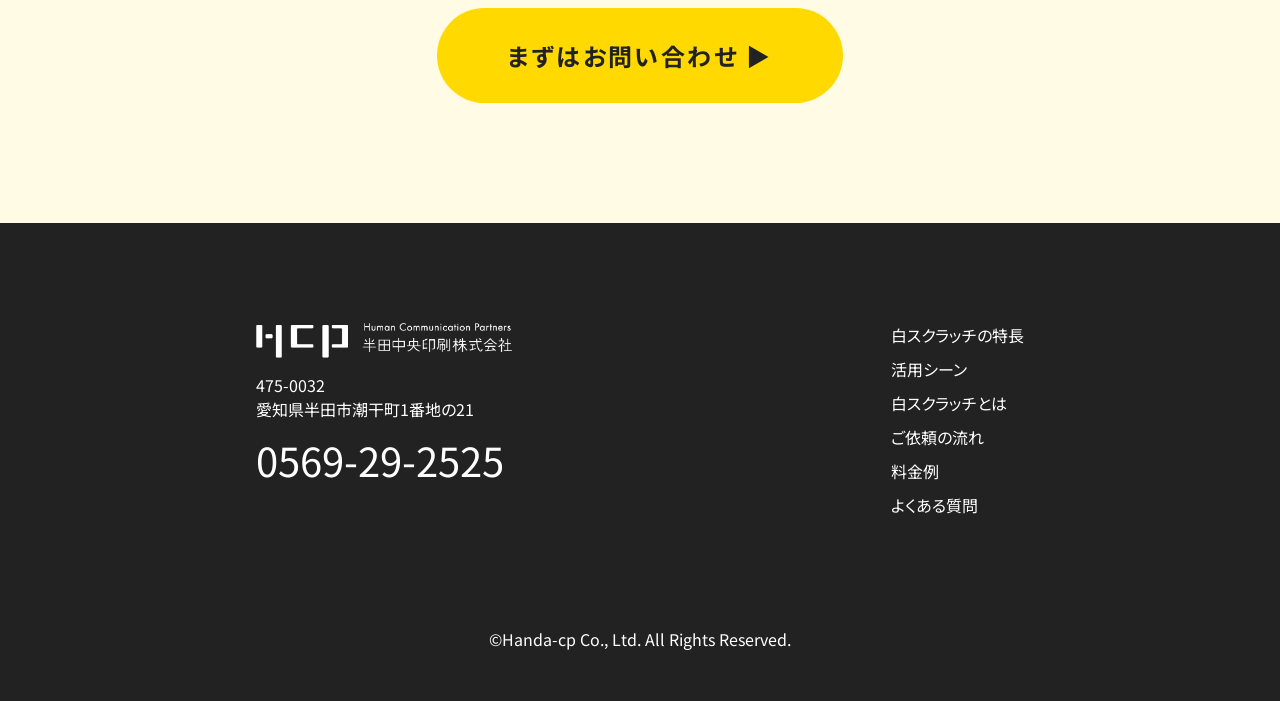
==== commit e1a8fbe0: "wip" ====
--- a/index.html
+++ b/index.html
@@ -48,7 +48,7 @@
 	<div class="hero-inner">
 		<div class="hero-text">
 
-			<p>20260311-17回目</p>
+			<p>20260311-18回目</p>
 
 			<div><img src="./images/scratch-logo.png" alt="ハッピー白スクラッチ"></div>
 			<h2 class="hero-title">
--- a/common/style.css
+++ b/common/style.css
@@ -1508,6 +1508,20 @@
 		display: block;
 	}
 
+	.faq-list {
+		width: calc(100% - 20px);
+		gap: 25px;
+	}
+
+	.faq-q-text {
+		font-size: 18px;
+	}
+
+	.faq-cta .btn-primary {
+		padding: 20px 30px;
+		white-space: nowrap;
+	}
+
 	:root {
 		--side-pad: 20px;
 	}
@@ -1601,7 +1615,7 @@
 	.hero-title {
 		display: block !important;
 		width: 100% !important;
-		font-size: 28px !important;
+		font-size: clamp(18px, 5vw, 28px) !important;
 		line-height: 1.5 !important;
 		white-space: normal !important;
 		text-align: center !important;
@@ -1613,7 +1627,7 @@
 	}
 
 	.hero-desc {
-		font-size: 12px;
+		font-size: 14px;
 	}
 
 	.scratch-container {
@@ -1940,7 +1954,7 @@
 
 	footer {
 		width: 100vw;
-		padding: 100px 5vw 50px;
+		padding: 100px 10px 50px;
 	}
 
 	.footer-logo {
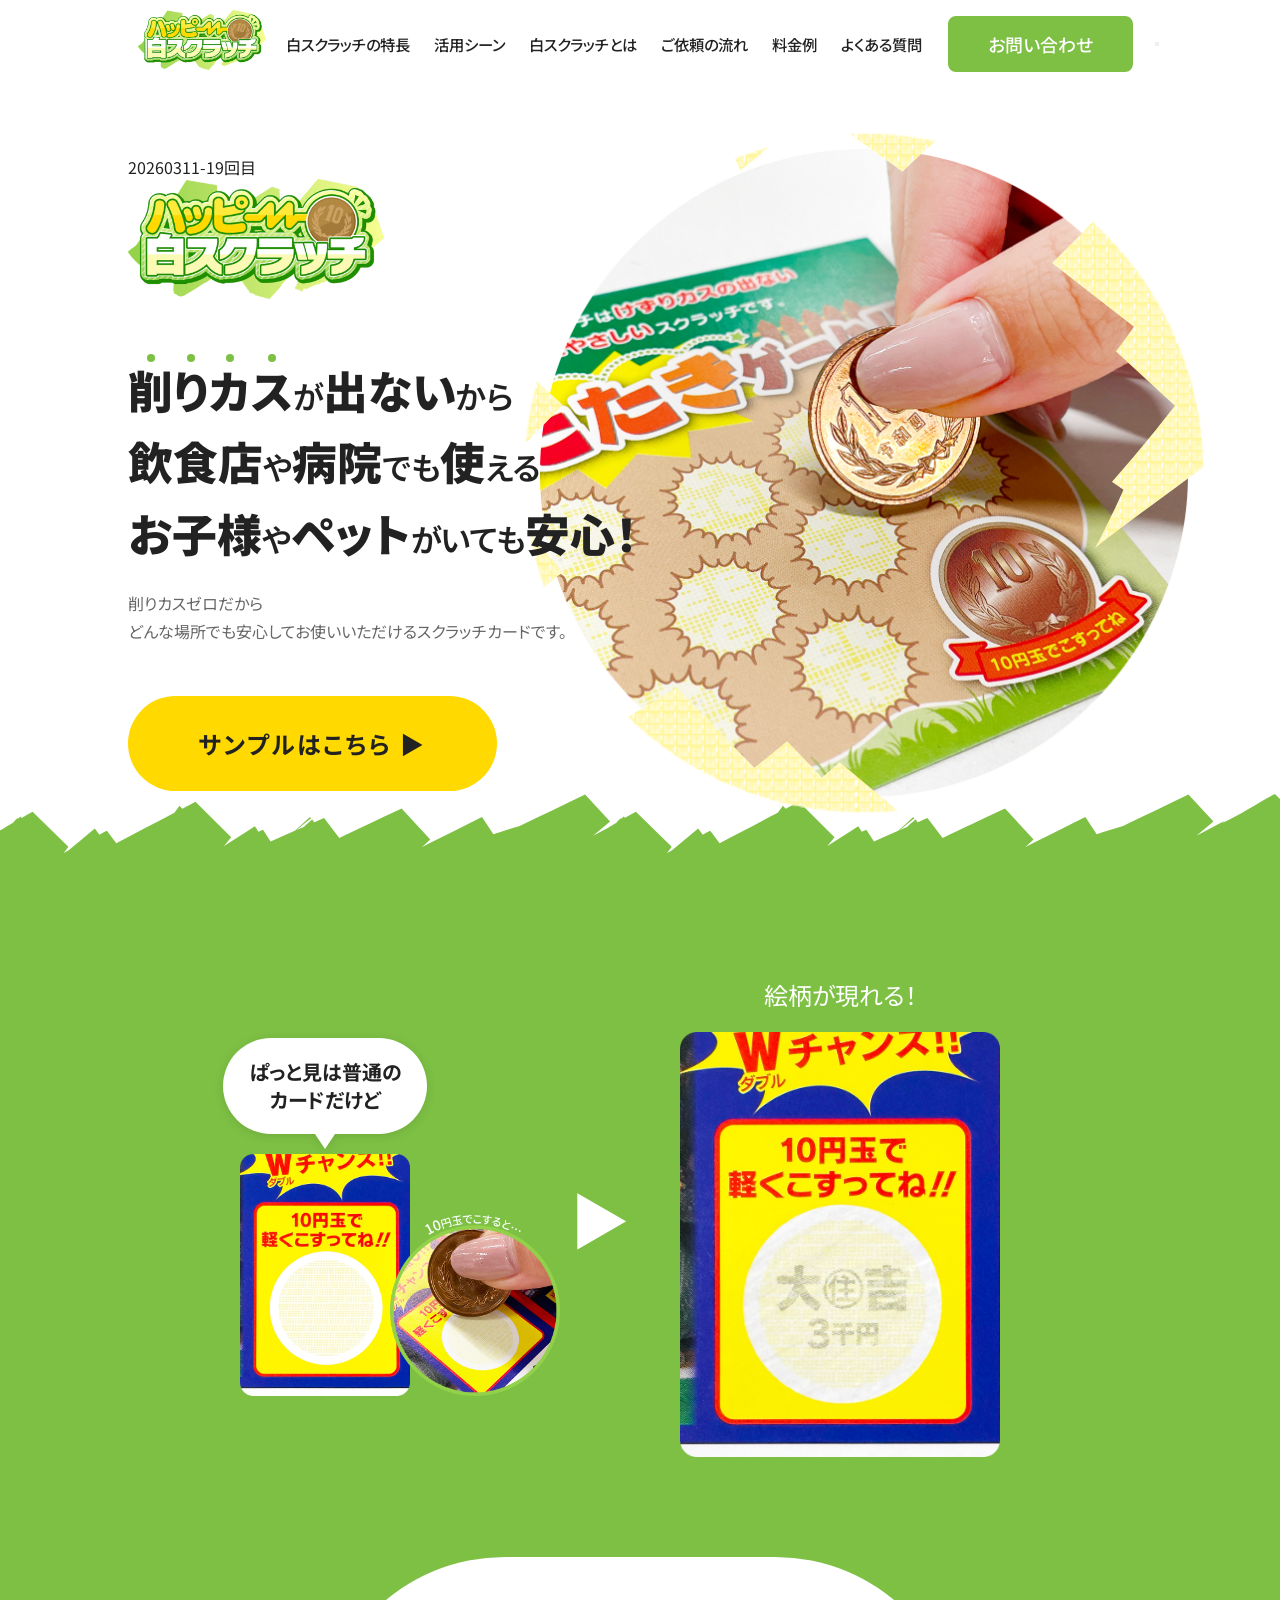
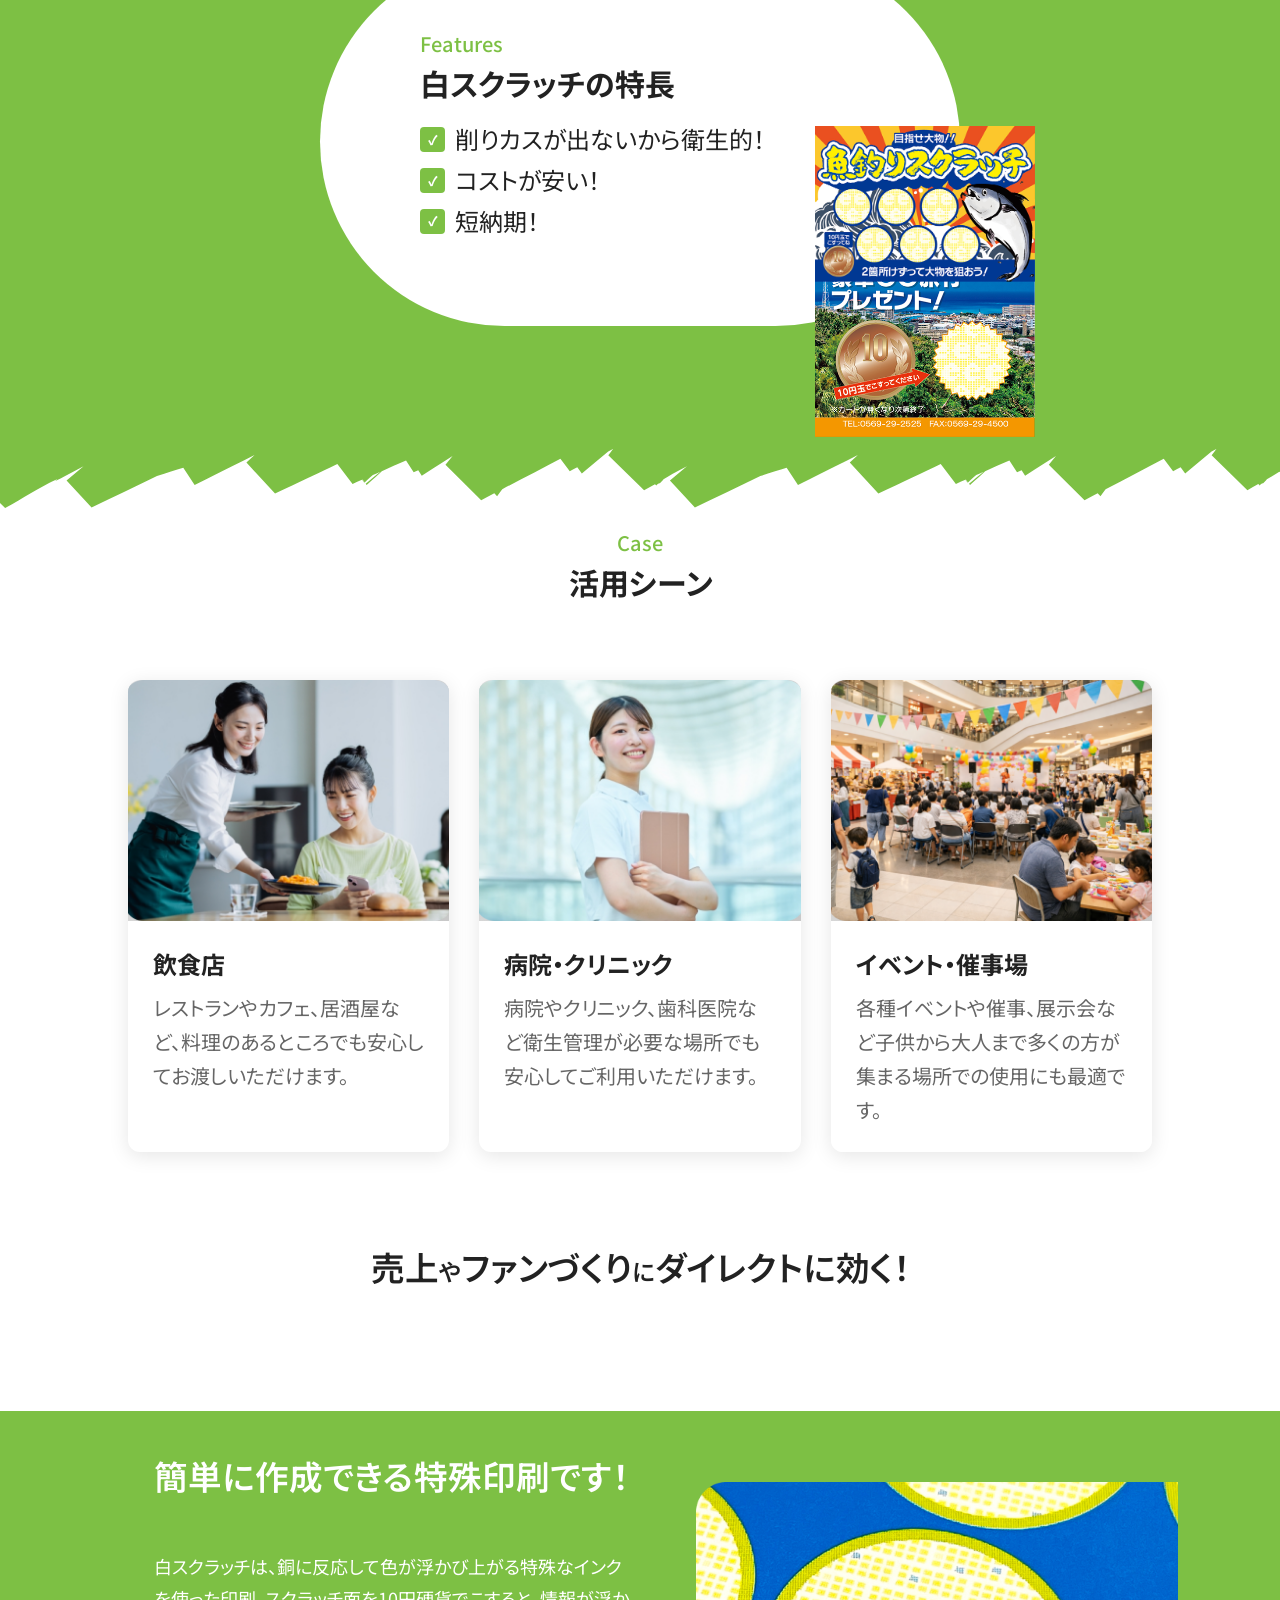
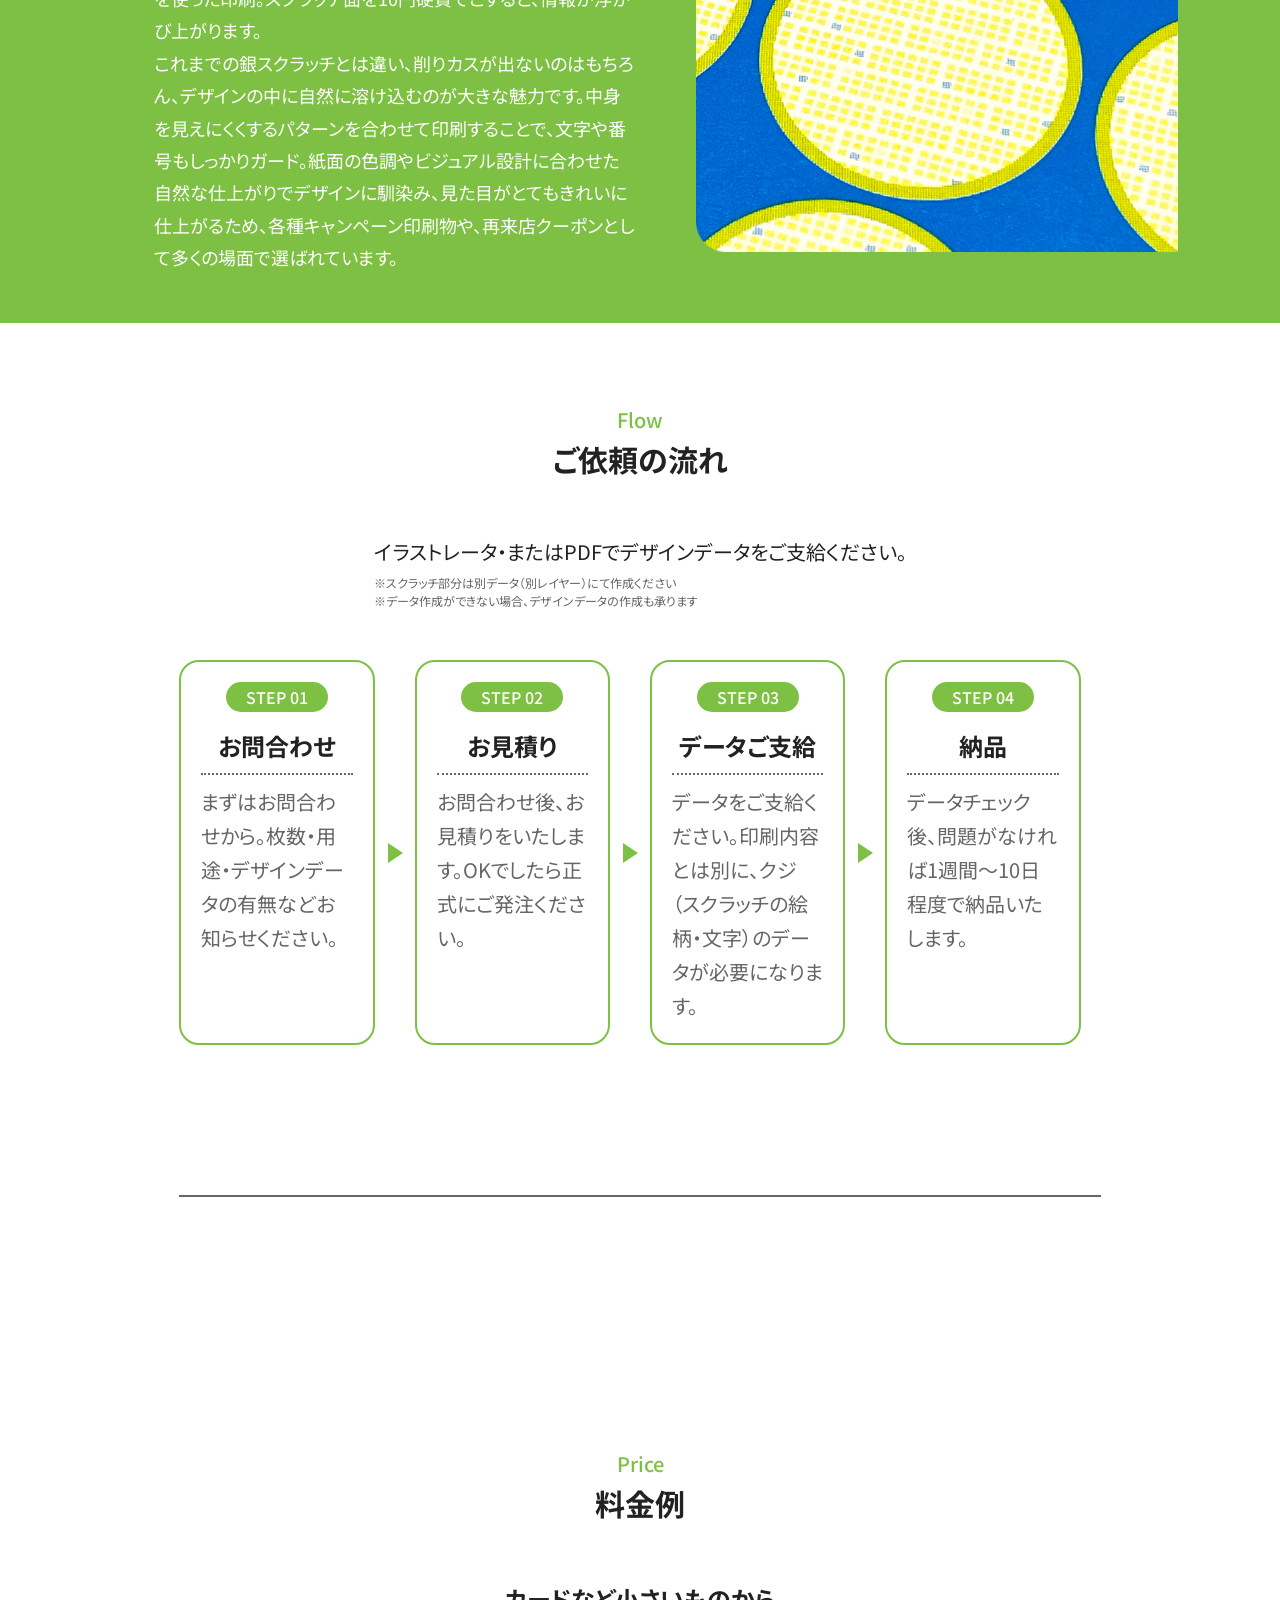
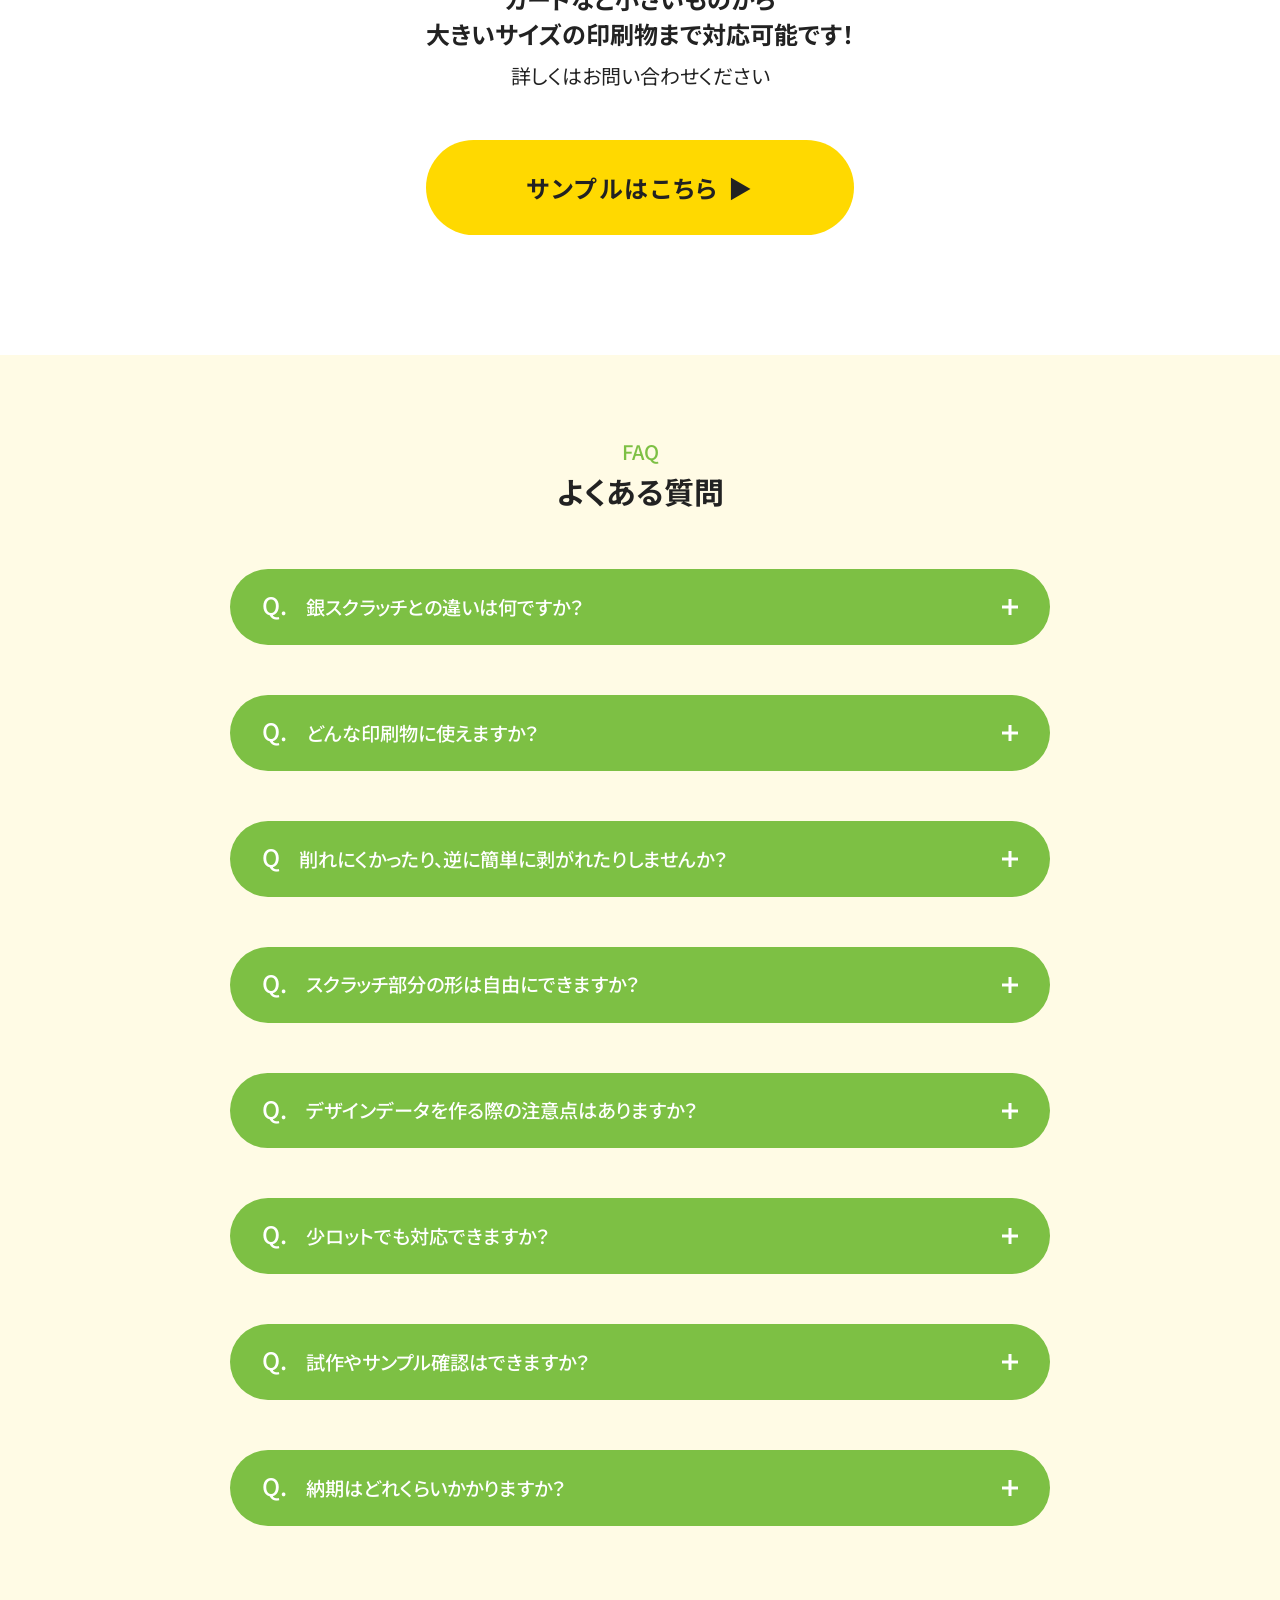
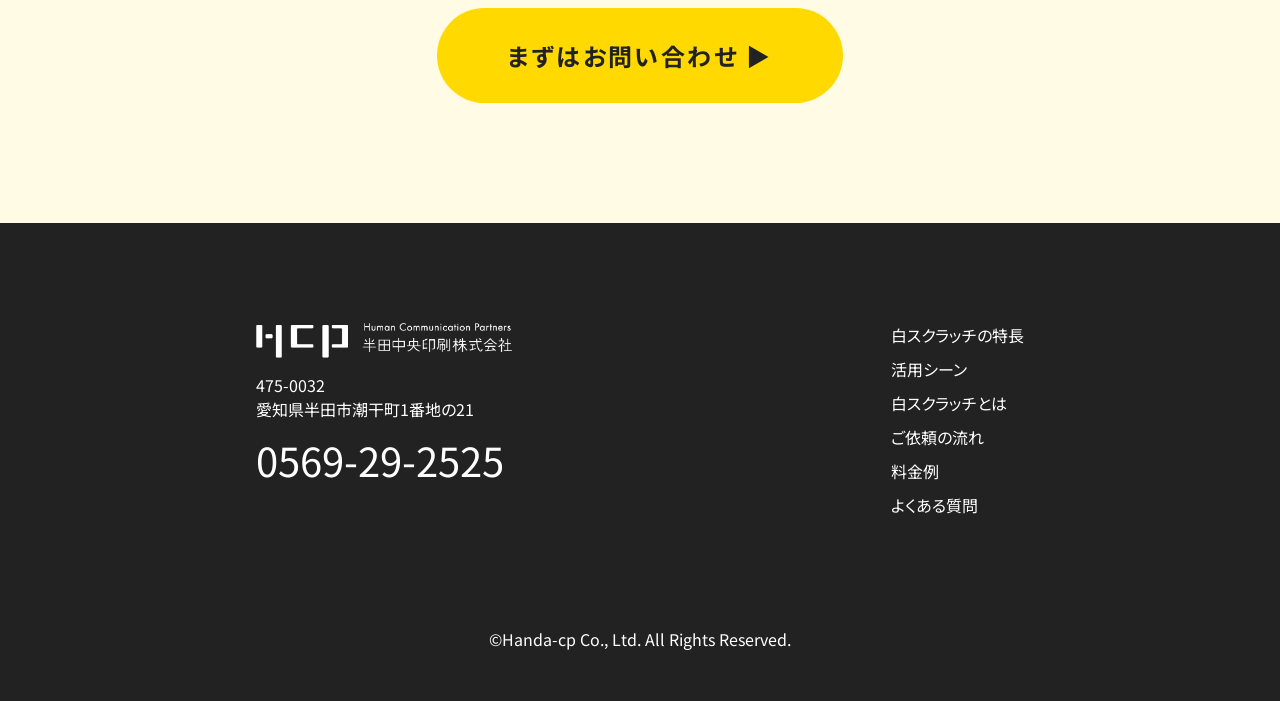
==== commit 2843bd59: "wip" ====
--- a/index.html
+++ b/index.html
@@ -48,7 +48,7 @@
 	<div class="hero-inner">
 		<div class="hero-text">
 
-			<p>20260311-18回目</p>
+			<p>20260311-19回目</p>
 
 			<div><img src="./images/scratch-logo.png" alt="ハッピー白スクラッチ"></div>
 			<h2 class="hero-title">
--- a/common/style.css
+++ b/common/style.css
@@ -1509,7 +1509,7 @@
 	}
 
 	.faq-list {
-		width: calc(100% - 20px);
+		width: calc(100% - 10px);
 		gap: 25px;
 	}
 
@@ -1615,7 +1615,7 @@
 	.hero-title {
 		display: block !important;
 		width: 100% !important;
-		font-size: clamp(18px, 5vw, 28px) !important;
+		font-size: clamp(24px, 8vw, 38px) !important;
 		line-height: 1.5 !important;
 		white-space: normal !important;
 		text-align: center !important;
@@ -1954,7 +1954,7 @@
 
 	footer {
 		width: 100vw;
-		padding: 100px 10px 50px;
+		padding: 100px 5px 50px;
 	}
 
 	.footer-logo {
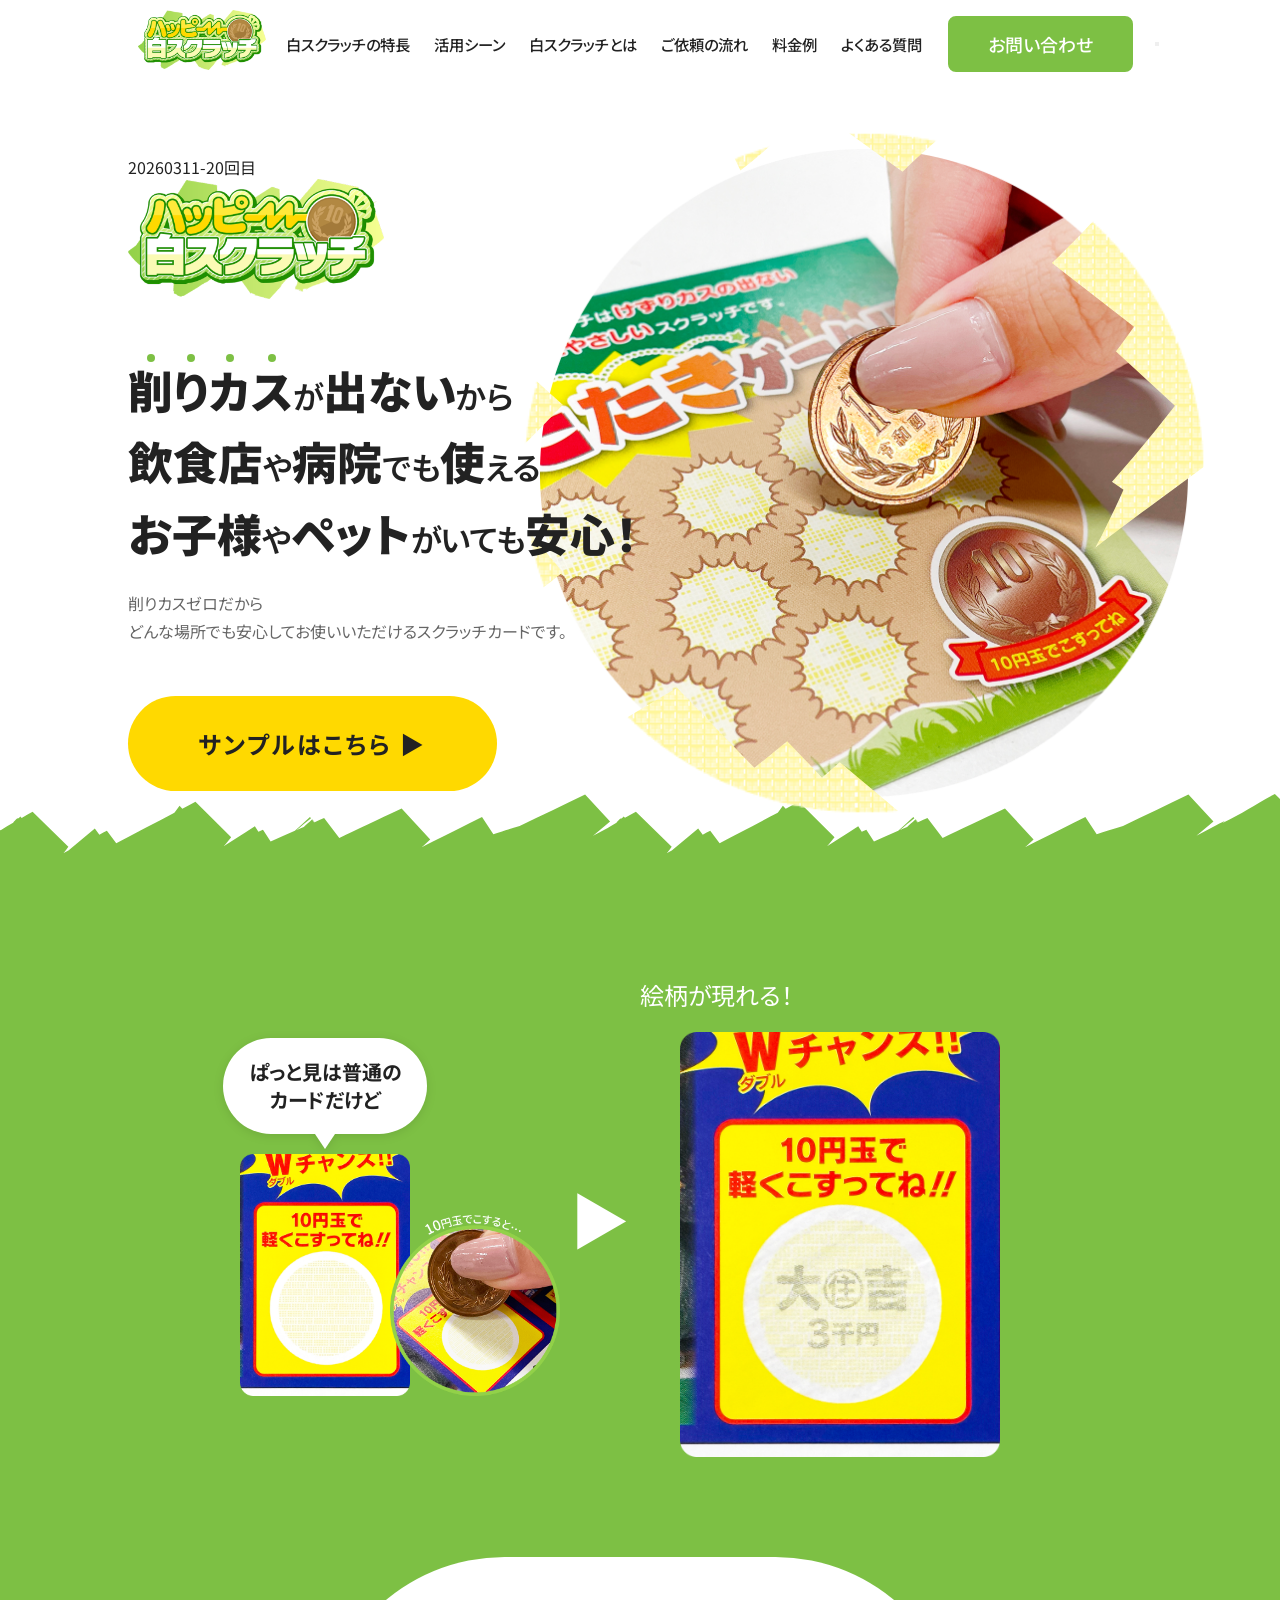
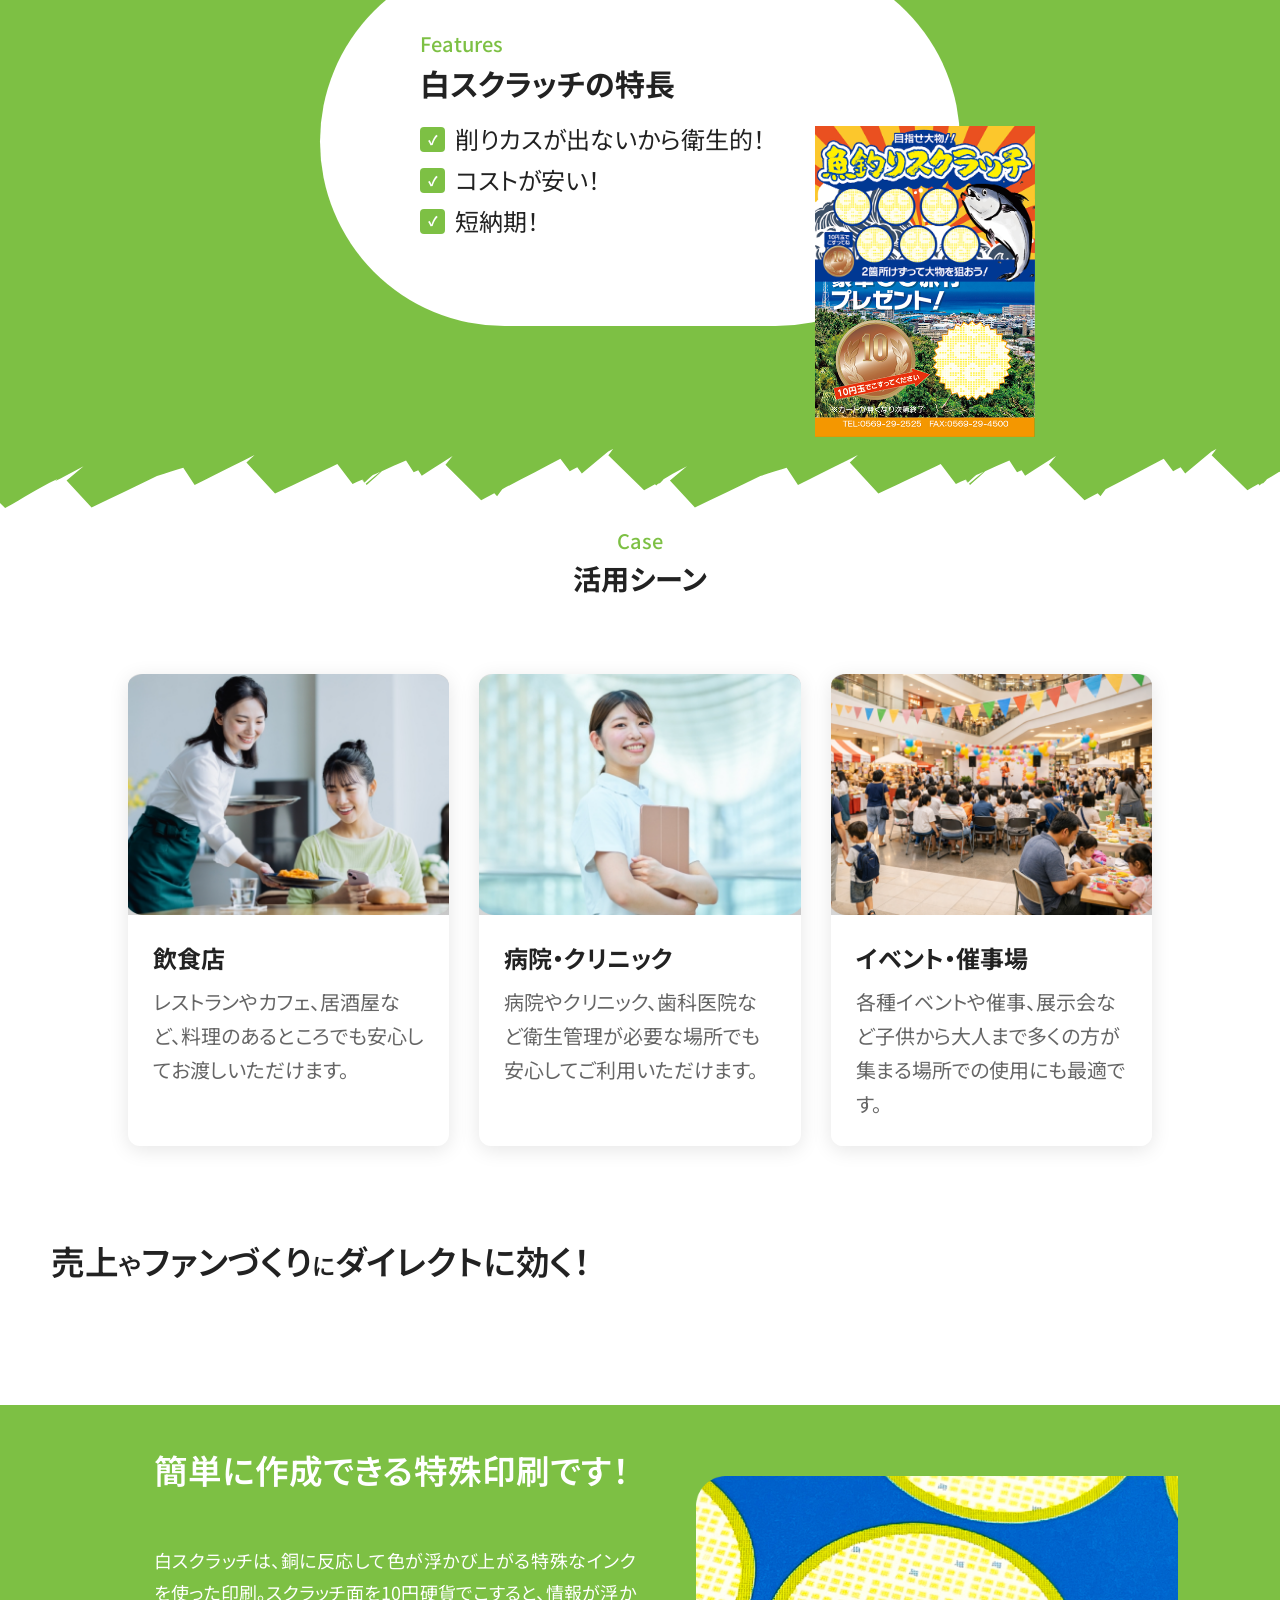
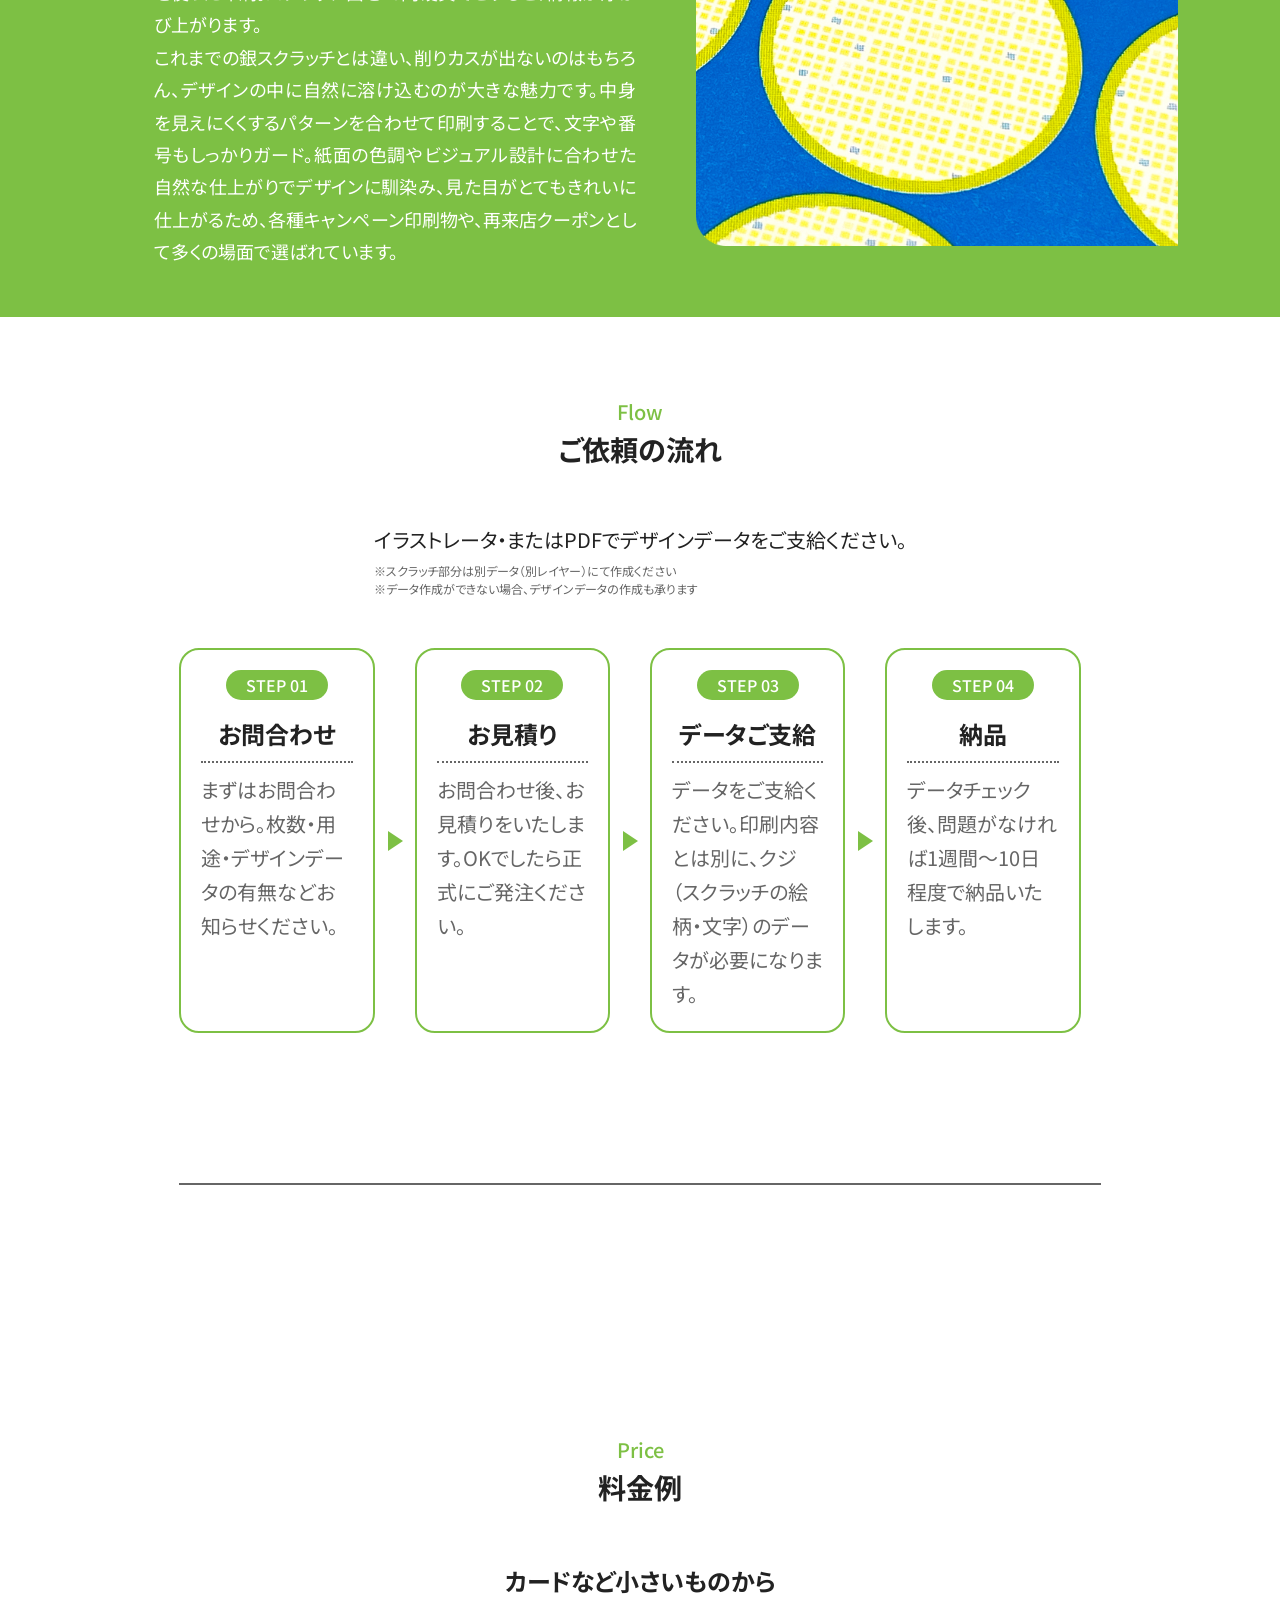
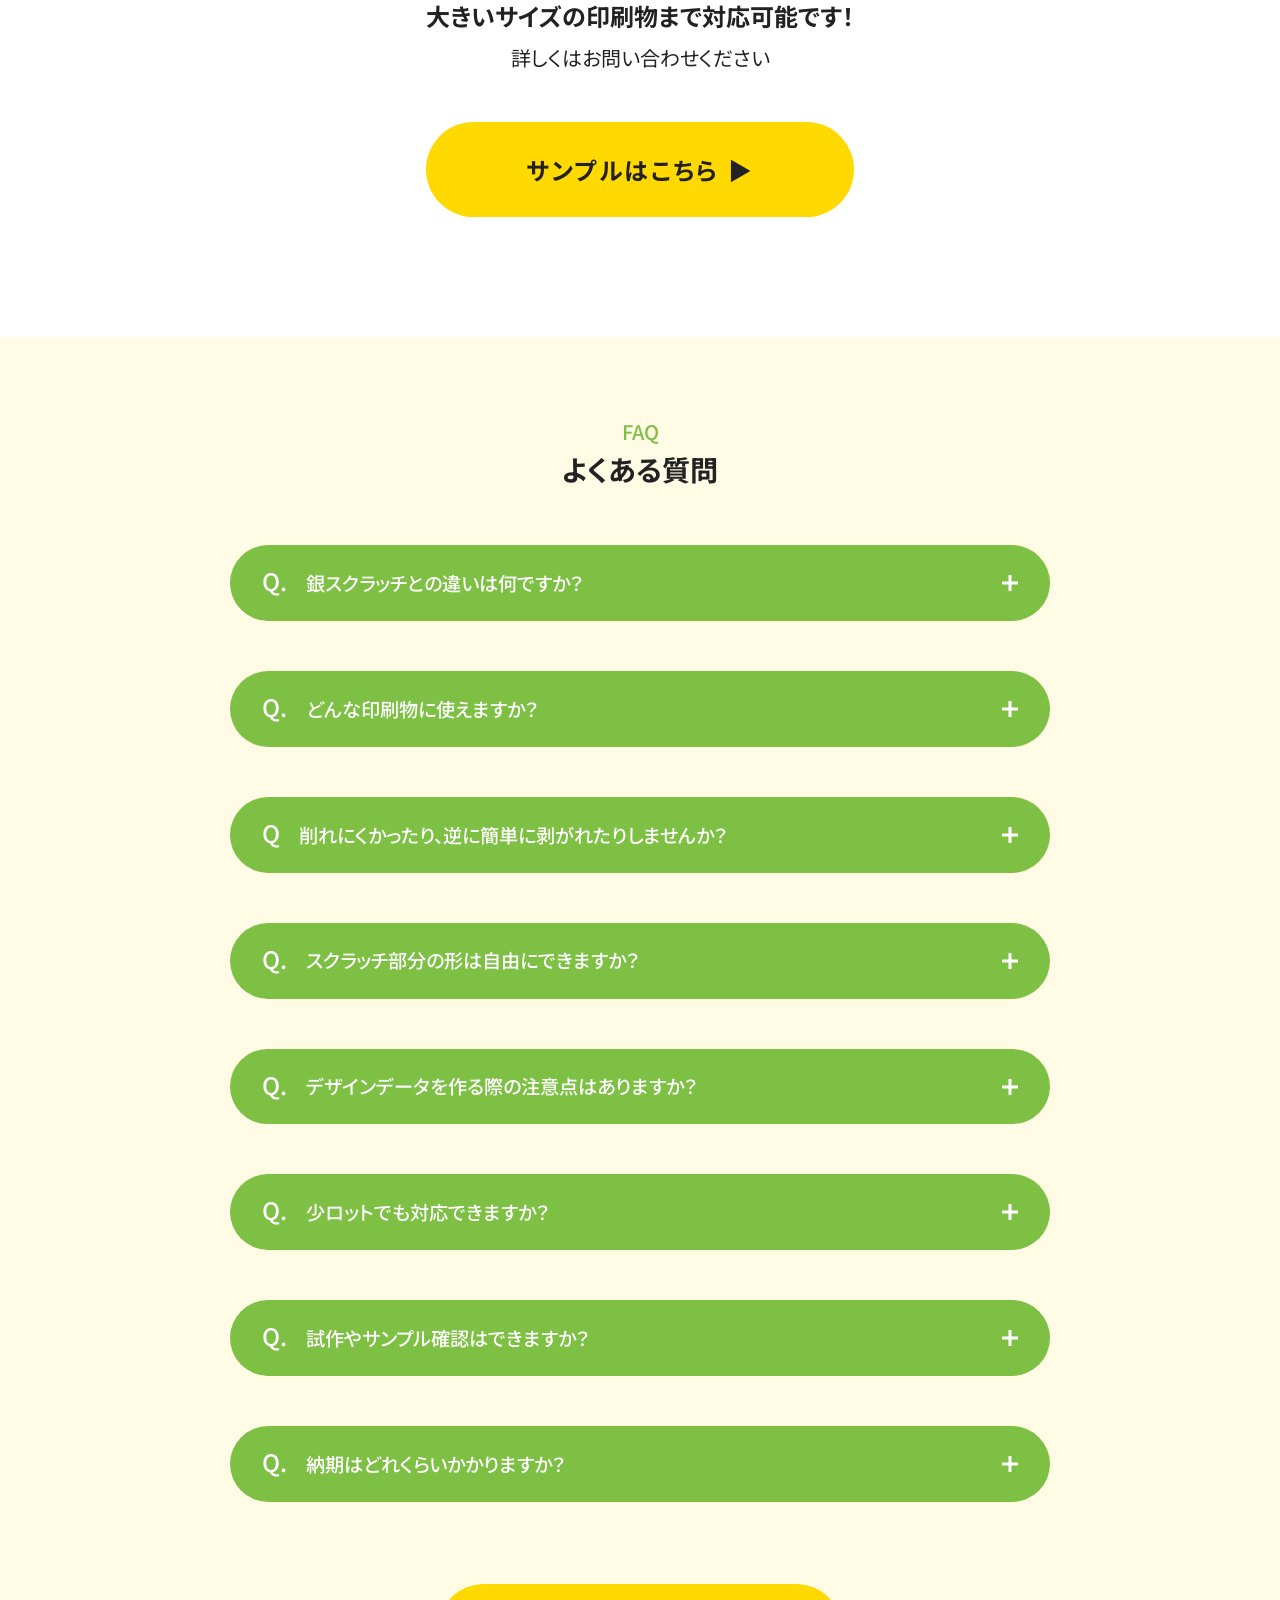
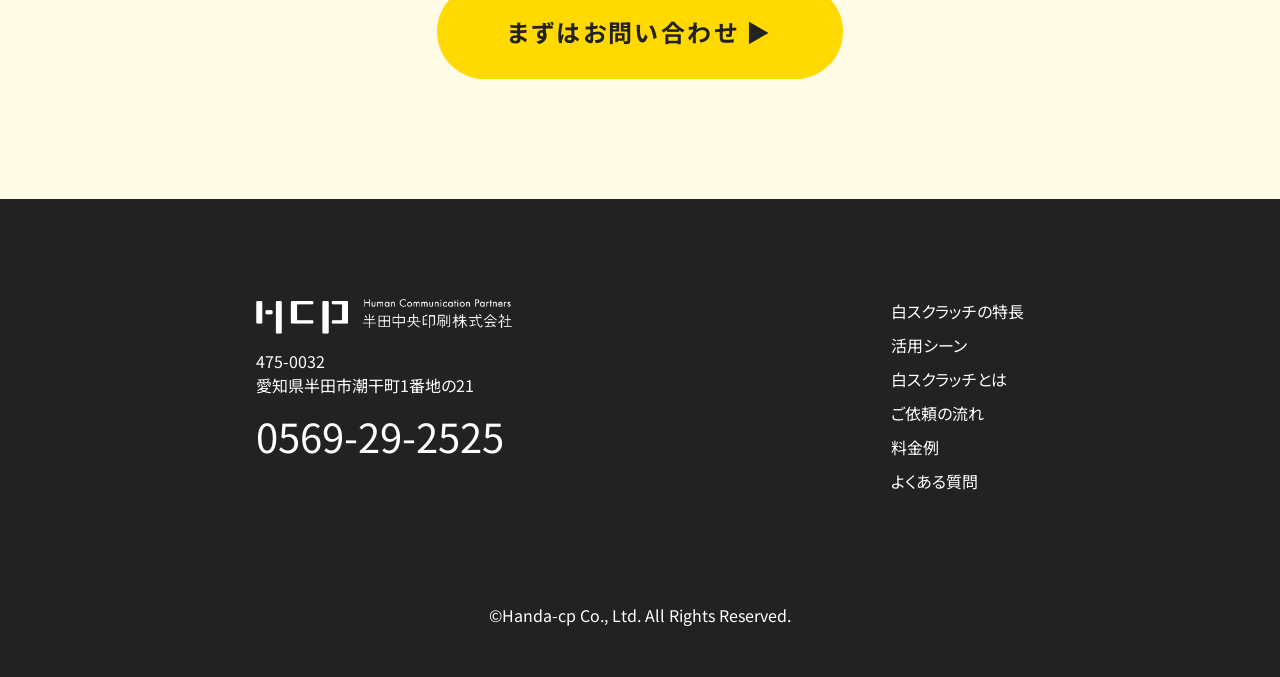
==== commit 741c2031: "wip" ====
--- a/index.html
+++ b/index.html
@@ -48,7 +48,7 @@
 	<div class="hero-inner">
 		<div class="hero-text">
 
-			<p>20260311-19回目</p>
+			<p>20260311-20回目</p>
 
 			<div><img src="./images/scratch-logo.png" alt="ハッピー白スクラッチ"></div>
 			<h2 class="hero-title">
--- a/common/style.css
+++ b/common/style.css
@@ -56,6 +56,10 @@
 	margin-bottom: 10px;
 }
 
+p {
+	text-align: justify;
+}
+
 h3,
 .header-logo,
 .hero-title,
@@ -415,6 +419,7 @@
 	text-align: center;
 	margin-bottom: 40px;
 	padding-bottom: 16px;
+	font-size: clamp(28px, 2.2vw, 32px);
 	/* afterの擬似要素使わないから非表示 */
 	/* position: relative; */
 }
@@ -433,7 +438,7 @@
 
 .section-point {
 	text-align: center;
-	font-size: clamp(20px,2.1em,40px);
+	font-size: clamp(22px,2.1em,42px);
 	font-weight: 600;
 	padding-top: 40px;
 	margin-bottom: 50px;
@@ -1508,8 +1513,17 @@
 		display: block;
 	}
 
+	.pricing-section {
+		padding-top: 20px;
+	}
+
+	.flow-section {
+		padding-bottom: 20px;
+	}
+
 	.faq-list {
-		width: calc(100% - 10px);
+		width: calc(100% - 20px);
+		margin: 0 10px;
 		gap: 25px;
 	}
 
@@ -1954,7 +1968,7 @@
 
 	footer {
 		width: 100vw;
-		padding: 100px 5px 50px;
+		padding: 100px 10px 50px;
 	}
 
 	.footer-logo {
